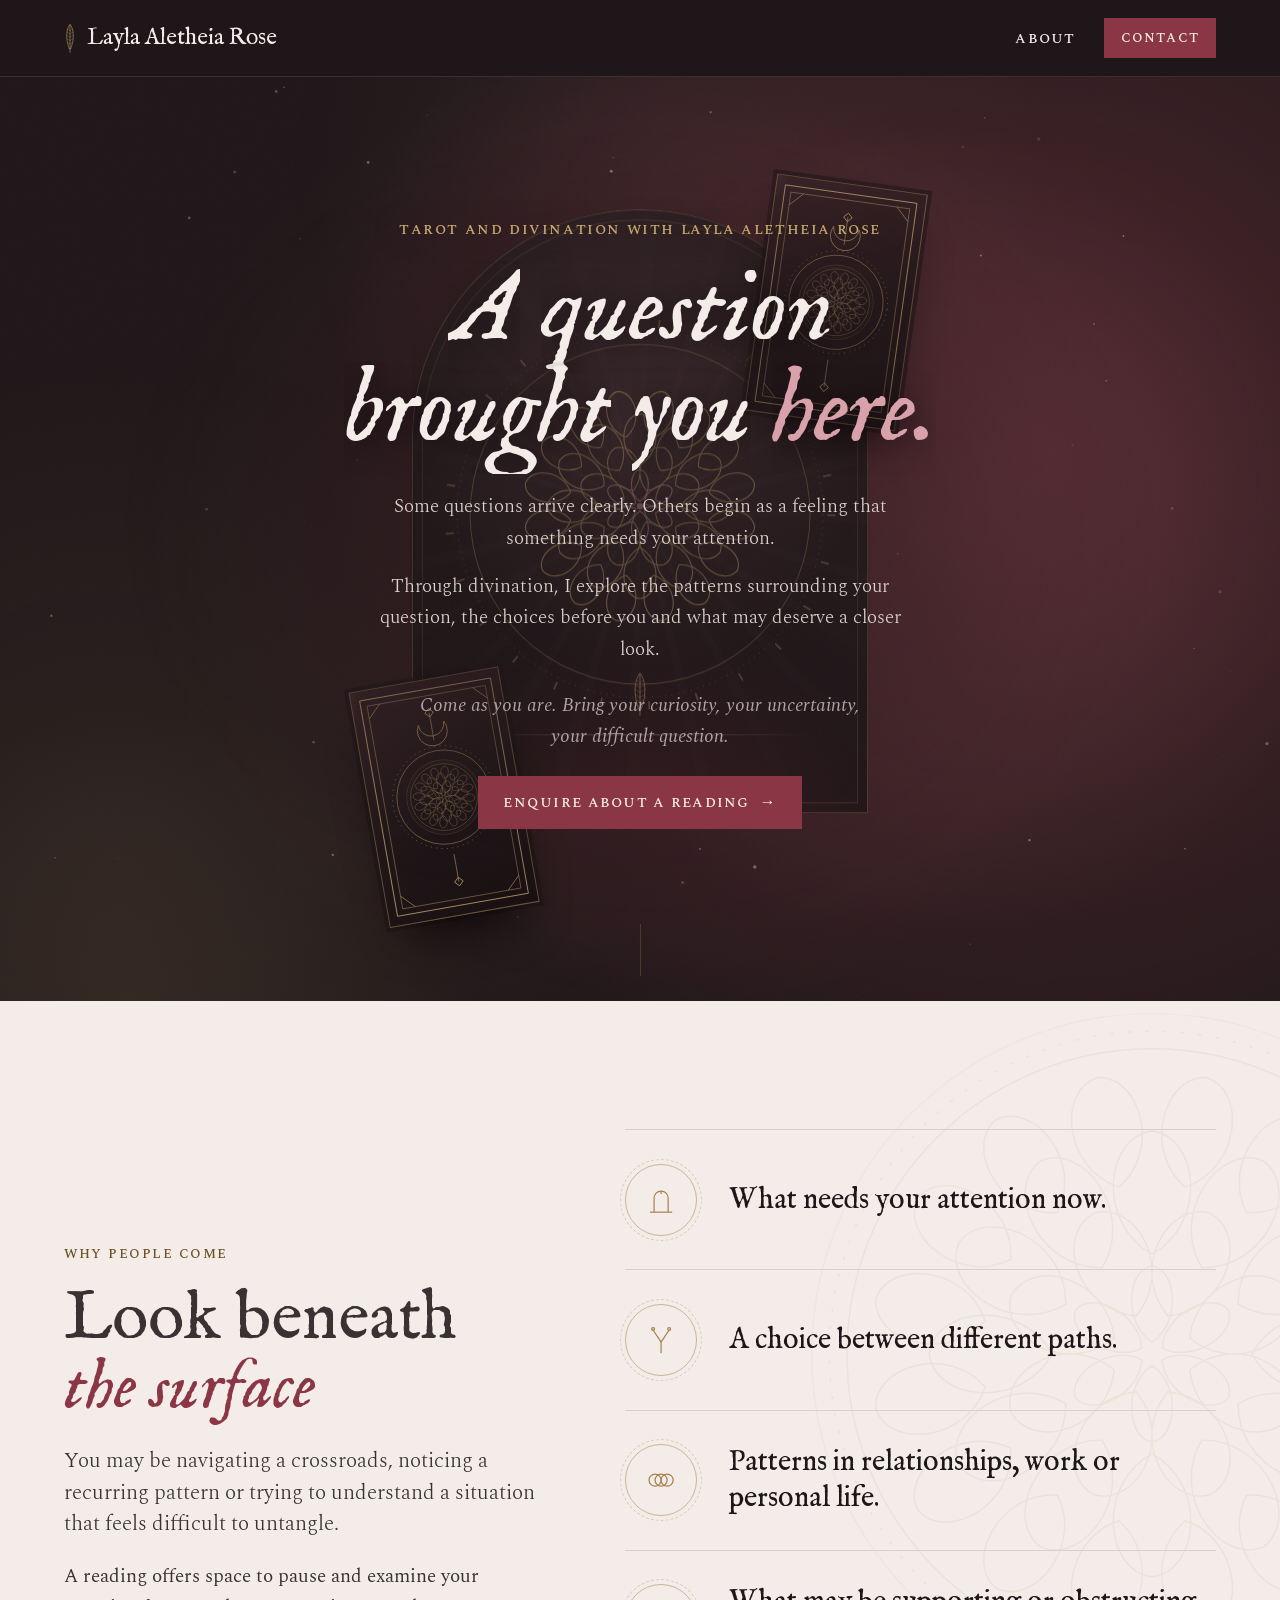
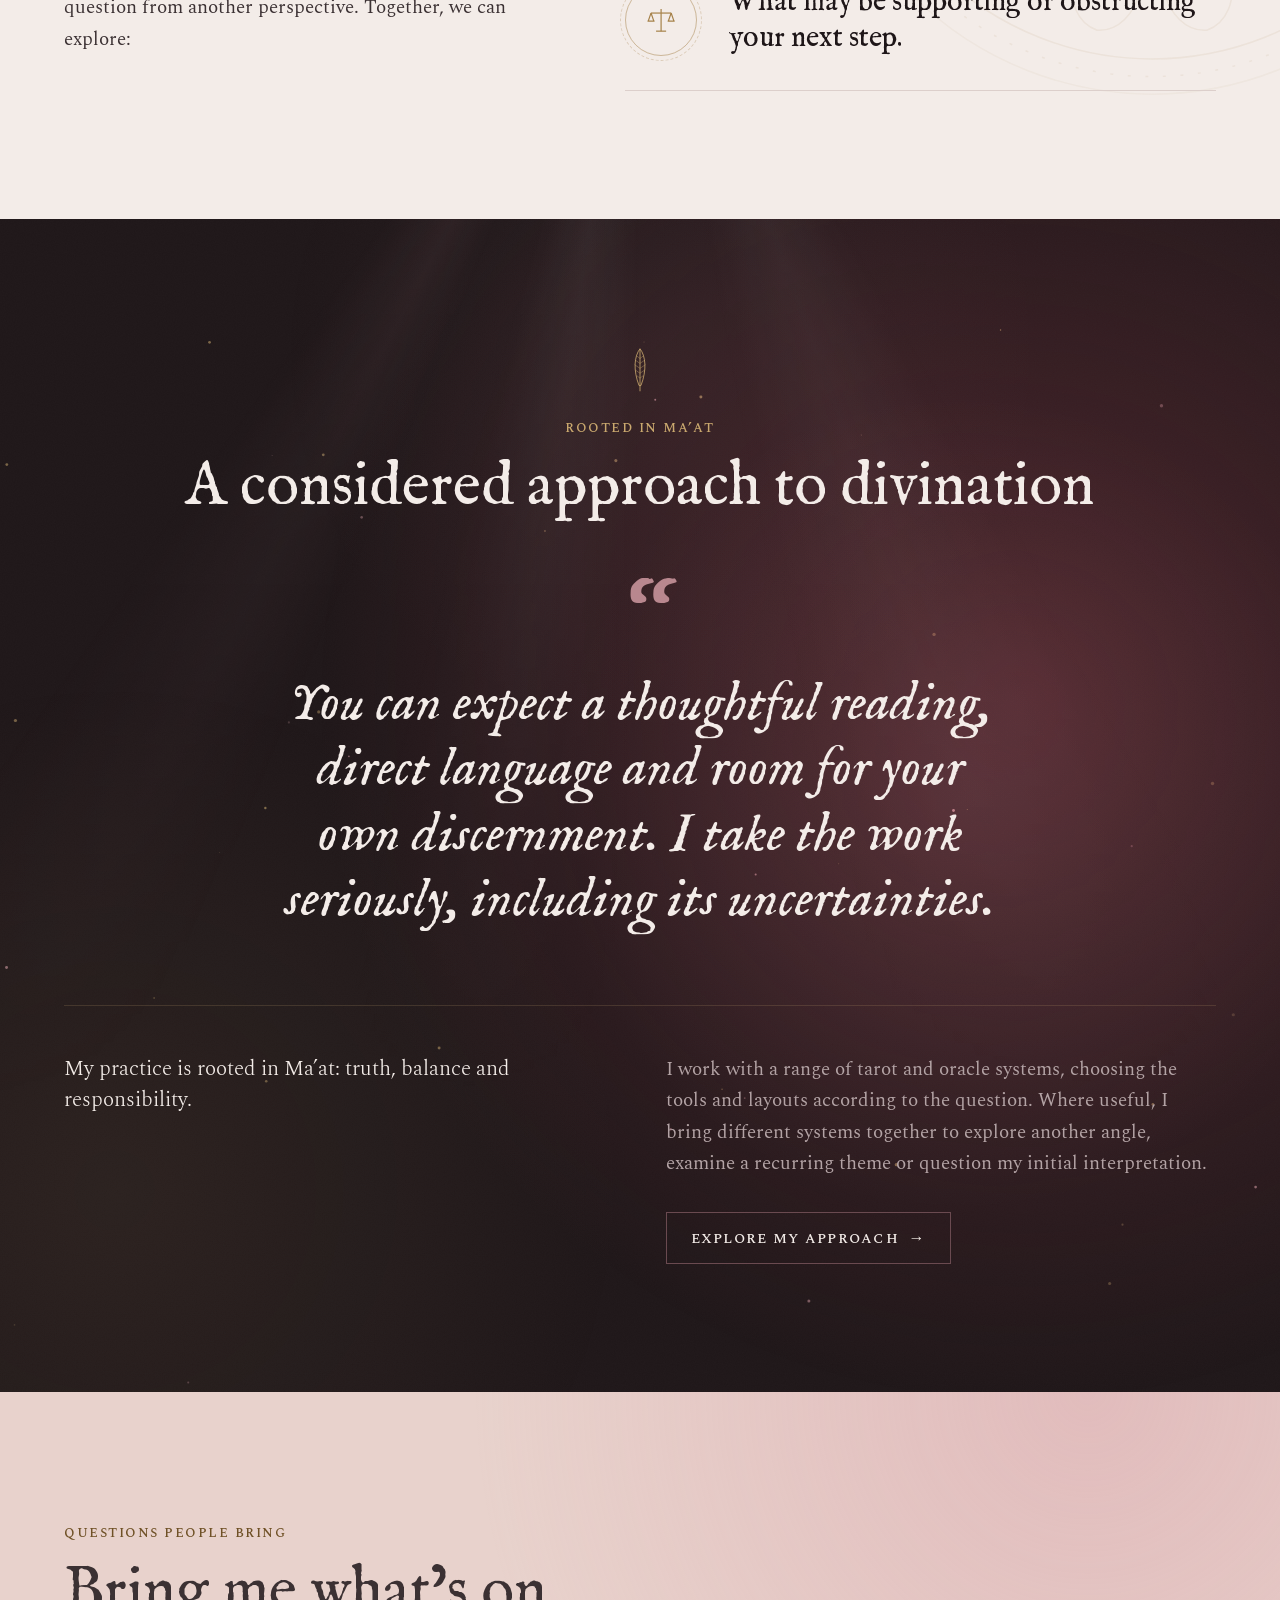
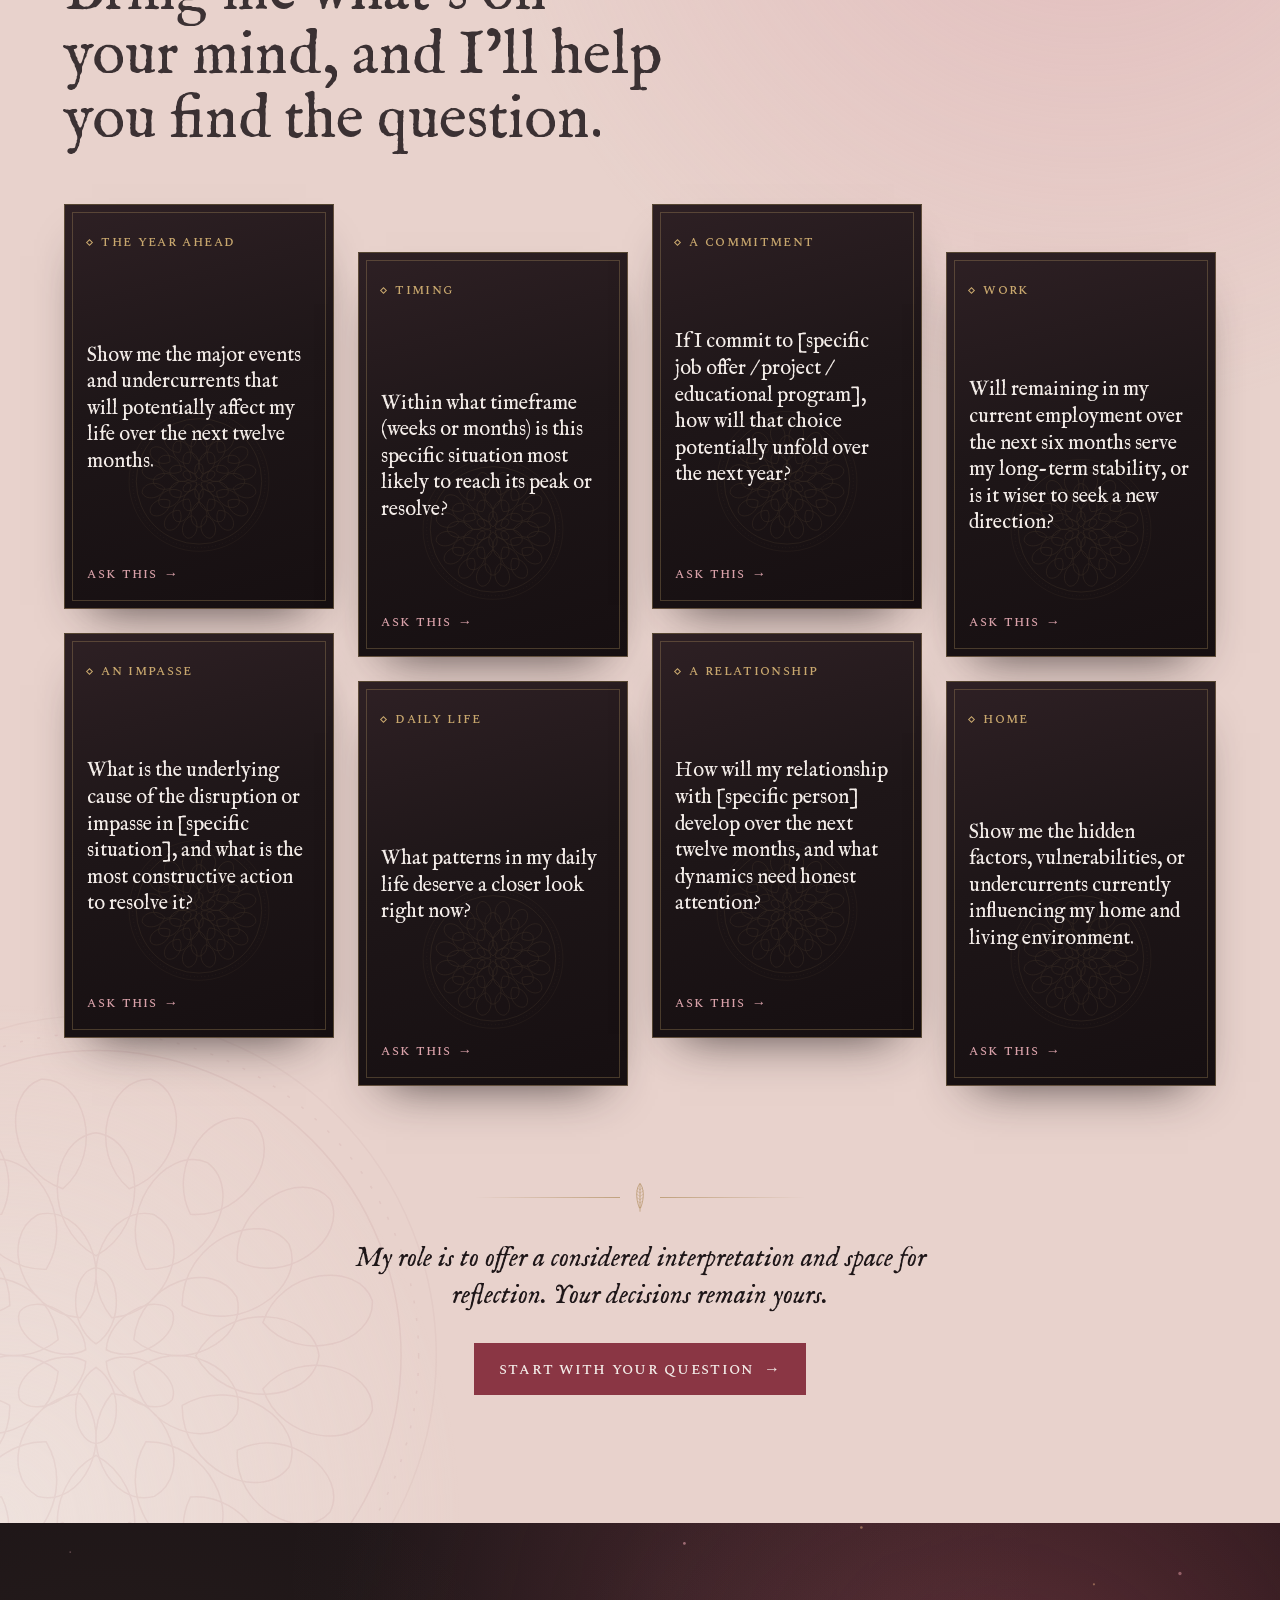
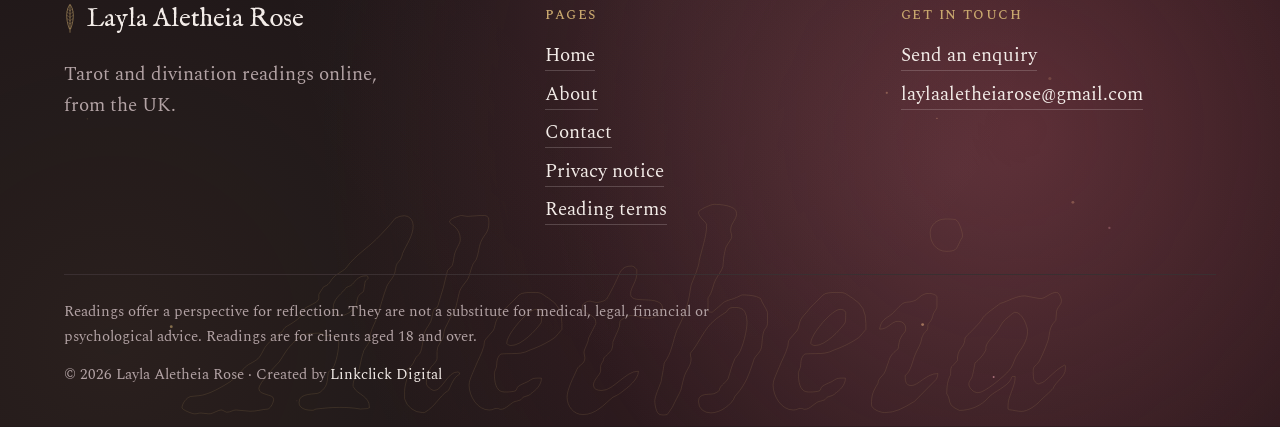
==== index.html @ e6409110 "Shorten footer credit to "Created by Linkclick Digital" Co-Authored-By: Claude Opus 5.5 <noreply@ant" ====
<!DOCTYPE html>
<html lang="en-GB">
<head>
<meta charset="utf-8">
<meta name="viewport" content="width=device-width, initial-scale=1, viewport-fit=cover">
<title>Tarot &amp; Divination Readings Online | Layla Aletheia Rose</title>
<meta name="description" content="Considered tarot and divination readings online from the UK. Bring your question; Layla reads across several systems, in direct language rooted in Ma’at.">
<link rel="canonical" href="https://laylaaletheiarose.com/">
<meta name="theme-color" content="#1E1618">
<link rel="icon" href="assets/img/favicon.svg" type="image/svg+xml">
<link rel="apple-touch-icon" href="assets/img/apple-touch-icon.png">
<link rel="preload" href="assets/fonts/im-fell-english-latin-400-italic.woff2" as="font" type="font/woff2" crossorigin>
<link rel="preload" href="assets/fonts/spectral-latin-400-normal.woff2" as="font" type="font/woff2" crossorigin>
<script>(function(){var d=document.documentElement;if("IntersectionObserver" in window&&!(window.matchMedia&&matchMedia("(prefers-reduced-motion: reduce)").matches)){d.classList.add("js-motion");setTimeout(function(){if(!window.__larMotion)d.classList.remove("js-motion")},3500)}})();</script>
<link rel="stylesheet" href="assets/css/site.css">
<meta property="og:type" content="website">
<meta property="og:site_name" content="Layla Aletheia Rose">
<meta property="og:locale" content="en_GB">
<meta property="og:title" content="Tarot &amp; divination with Layla Aletheia Rose">
<meta property="og:description" content="A question brought you here. Considered tarot and divination readings online, from the UK.">
<meta property="og:url" content="https://laylaaletheiarose.com/">
<meta property="og:image" content="https://laylaaletheiarose.com/assets/img/og-image.jpg">
<meta property="og:image:width" content="1200">
<meta property="og:image:height" content="630">
<meta property="og:image:alt" content="Layla Aletheia Rose: tarot and divination">
<meta name="twitter:card" content="summary_large_image">
<script type="application/ld+json">
{
  "@context": "https://schema.org",
  "@type": "Person",
  "name": "Layla Aletheia Rose",
  "url": "https://laylaaletheiarose.com/",
  "email": "mailto:laylaaletheiarose@gmail.com",
  "description": "Tarot and divination readings online from the UK, rooted in Ma’at: truth, balance and responsibility.",
  "knowsAbout": ["Tarot", "Divination", "Oracle cards", "Ma’at"],
  "makesOffer": [
    { "@type": "Offer", "name": "Live tarot reading, 30 minutes", "price": "20.00", "priceCurrency": "GBP" },
    { "@type": "Offer", "name": "Live tarot reading, 60 minutes", "price": "35.00", "priceCurrency": "GBP" }
  ]
}
</script>
</head>
<body>
<svg style="position:absolute;width:0;height:0;overflow:hidden" aria-hidden="true" focusable="false">
  <symbol id="feather" viewBox="0 0 22 56">
    <path d="M11 2 C18 11 19.5 28 12.2 47 L11 47 L9.8 47 C2.5 28 4 11 11 2 Z" fill="none" stroke="currentColor" stroke-width="1"/>
    <path d="M11 3 L11 54" fill="none" stroke="currentColor" stroke-width="1"/>
    <path d="M11 14 L16 10 M11 20 L17.3 15.5 M11 26 L17.6 21.5 M11 32 L16.8 28 M11 38 L14.8 35 M11 14 L6 10 M11 20 L4.7 15.5 M11 26 L4.4 21.5 M11 32 L5.2 28 M11 38 L7.2 35" fill="none" stroke="currentColor" stroke-width="0.7" opacity="0.7"/>
  </symbol>
  <symbol id="rosette" viewBox="-120 -120 240 240">
    <g fill="none" stroke="currentColor">
      <path class="ring ring--1" pathLength="1" d="M0.0 -4.0C10.0 -10.5 8.5 -28.7 0.0 -30.0C-8.5 -28.7 -10.0 -10.5 0.0 -4.0ZM3.5 -2.0C14.1 3.4 29.1 -7.0 26.0 -15.0C20.6 -21.7 4.1 -13.9 3.5 -2.0ZM3.5 2.0C4.1 13.9 20.6 21.7 26.0 15.0C29.1 7.0 14.1 -3.4 3.5 2.0ZM0.0 4.0C-10.0 10.5 -8.5 28.7 0.0 30.0C8.5 28.7 10.0 10.5 0.0 4.0ZM-3.5 2.0C-14.1 -3.4 -29.1 7.0 -26.0 15.0C-20.6 21.7 -4.1 13.9 -3.5 2.0ZM-3.5 -2.0C-4.1 -13.9 -20.6 -21.7 -26.0 -15.0C-29.1 -7.0 -14.1 3.4 -3.5 -2.0Z"/>
<path class="ring ring--2" pathLength="1" d="M5.4 -12.9C25.6 -14.8 33.3 -40.4 19.9 -48.0C5.0 -52.1 -7.6 -28.6 5.4 -12.9ZM12.9 -5.4C28.6 7.6 52.1 -5.0 48.0 -19.9C40.4 -33.3 14.8 -25.6 12.9 -5.4ZM12.9 5.4C14.8 25.6 40.4 33.3 48.0 19.9C52.1 5.0 28.6 -7.6 12.9 5.4ZM5.4 12.9C-7.6 28.6 5.0 52.1 19.9 48.0C33.3 40.4 25.6 14.8 5.4 12.9ZM-5.4 12.9C-25.6 14.8 -33.3 40.4 -19.9 48.0C-5.0 52.1 7.6 28.6 -5.4 12.9ZM-12.9 5.4C-28.6 -7.6 -52.1 5.0 -48.0 19.9C-40.4 33.3 -14.8 25.6 -12.9 5.4ZM-12.9 -5.4C-14.8 -25.6 -40.4 -33.3 -48.0 -19.9C-52.1 -5.0 -28.6 7.6 -12.9 -5.4ZM-5.4 -12.9C7.6 -28.6 -5.0 -52.1 -19.9 -48.0C-33.3 -40.4 -25.6 -14.8 -5.4 -12.9Z"/>
<path class="ring ring--3" pathLength="1" d="M0.0 -34.0C19.0 -44.5 16.1 -73.9 0.0 -76.0C-16.1 -73.9 -19.0 -44.5 0.0 -34.0ZM17.0 -29.4C38.7 -29.0 50.9 -55.9 38.0 -65.8C23.0 -72.1 5.8 -48.0 17.0 -29.4ZM29.4 -17.0C48.0 -5.8 72.1 -23.0 65.8 -38.0C55.9 -50.9 29.0 -38.7 29.4 -17.0ZM34.0 -0.0C44.5 19.0 73.9 16.1 76.0 -0.0C73.9 -16.2 44.5 -19.0 34.0 -0.0ZM29.4 17.0C29.0 38.7 55.9 50.9 65.8 38.0C72.1 23.0 48.0 5.8 29.4 17.0ZM17.0 29.4C5.8 48.0 23.0 72.1 38.0 65.8C50.9 55.9 38.7 29.0 17.0 29.4ZM0.0 34.0C-19.0 44.5 -16.1 73.9 0.0 76.0C16.2 73.9 19.0 44.5 0.0 34.0ZM-17.0 29.4C-38.7 29.0 -50.9 55.9 -38.0 65.8C-23.0 72.1 -5.8 48.0 -17.0 29.4ZM-29.4 17.0C-48.0 5.8 -72.1 23.0 -65.8 38.0C-55.9 50.9 -29.0 38.7 -29.4 17.0ZM-34.0 0.0C-44.5 -19.0 -73.9 -16.1 -76.0 0.0C-73.9 16.2 -44.5 19.0 -34.0 0.0ZM-29.4 -17.0C-29.0 -38.7 -55.9 -50.9 -65.8 -38.0C-72.1 -23.0 -48.0 -5.8 -29.4 -17.0ZM-17.0 -29.4C-5.8 -48.0 -23.0 -72.1 -38.0 -65.8C-50.9 -55.9 -38.7 -29.0 -17.0 -29.4Z"/>
<path class="ring ring--4" pathLength="1" d="M11.3 -56.9C29.8 -62.9 32.5 -89.5 18.7 -94.2C4.2 -95.1 -3.5 -69.5 11.3 -56.9ZM32.2 -48.2C51.6 -46.7 64.3 -70.2 53.3 -79.8C40.3 -86.3 23.4 -65.6 32.2 -48.2ZM48.2 -32.2C65.6 -23.4 86.3 -40.3 79.8 -53.3C70.2 -64.3 46.7 -51.6 48.2 -32.2ZM56.9 -11.3C69.5 3.5 95.1 -4.2 94.2 -18.7C89.5 -32.5 62.9 -29.8 56.9 -11.3ZM56.9 11.3C62.9 29.8 89.5 32.5 94.2 18.7C95.1 4.2 69.5 -3.5 56.9 11.3ZM48.2 32.2C46.7 51.6 70.2 64.3 79.8 53.3C86.3 40.3 65.6 23.4 48.2 32.2ZM32.2 48.2C23.4 65.6 40.3 86.3 53.3 79.8C64.3 70.2 51.6 46.7 32.2 48.2ZM11.3 56.9C-3.5 69.5 4.2 95.1 18.7 94.2C32.5 89.5 29.8 62.9 11.3 56.9ZM-11.3 56.9C-29.8 62.9 -32.5 89.5 -18.7 94.2C-4.2 95.1 3.5 69.5 -11.3 56.9ZM-32.2 48.2C-51.6 46.7 -64.3 70.2 -53.3 79.8C-40.3 86.3 -23.4 65.6 -32.2 48.2ZM-48.2 32.2C-65.6 23.4 -86.3 40.3 -79.8 53.3C-70.2 64.3 -46.7 51.6 -48.2 32.2ZM-56.9 11.3C-69.5 -3.5 -95.1 4.2 -94.2 18.7C-89.5 32.5 -62.9 29.8 -56.9 11.3ZM-56.9 -11.3C-62.9 -29.8 -89.5 -32.5 -94.2 -18.7C-95.1 -4.2 -69.5 3.5 -56.9 -11.3ZM-48.2 -32.2C-46.7 -51.6 -70.2 -64.3 -79.8 -53.3C-86.3 -40.3 -65.6 -23.4 -48.2 -32.2ZM-32.2 -48.2C-23.4 -65.6 -40.3 -86.3 -53.3 -79.8C-64.3 -70.2 -51.6 -46.7 -32.2 -48.2ZM-11.3 -56.9C3.5 -69.5 -4.2 -95.1 -18.7 -94.2C-32.5 -89.5 -29.8 -62.9 -11.3 -56.9Z"/>
      <circle r="104"/><circle r="110" stroke-dasharray="1 5"/><circle r="116" opacity="0.6"/>
    </g>
  </symbol>
  <symbol id="cardback" viewBox="0 0 140 220">
    <g fill="none" stroke="currentColor" stroke-width="0.8">
      <rect x="8" y="8" width="124" height="204"/>
      <rect x="14" y="14" width="112" height="192" opacity="0.55"/>
      <path d="M14 26 L26 14 M114 14 L126 26 M126 194 L114 206 M26 206 L14 194" opacity="0.7"/>
      <circle cx="70" cy="110" r="44" opacity="0.6"/>
      <circle cx="70" cy="110" r="48" stroke-dasharray="1 4" opacity="0.6"/>
      <path d="M70 30 L70 56 M70 164 L70 190" opacity="0.7"/>
      <path d="M70 26 l4 4 l-4 4 l-4 -4 Z M70 186 l4 4 l-4 4 l-4 -4 Z"/>
      <path d="M58 40 A14 14 0 1 0 82 40 A11 11 0 1 1 58 40 Z" opacity="0.8"/>
    </g>
    <use href="#rosette" x="34" y="74" width="72" height="72"/>
  </symbol>
</svg>
<a class="skip-link" href="#main">Skip to content</a>

<header class="site-header site-header--dark wrap on-dark">
  <div class="container">
    <a class="wordmark" href="index.html" aria-current="page"><svg class="feather" aria-hidden="true"><use href="#feather"/></svg><span>Layla Aletheia Rose</span></a>
    <nav class="site-nav" aria-label="Main">
      <a href="about.html">About</a>
      <a class="btn btn--small" href="contact.html">Contact</a>
    </nav>
  </div>
</header>

<main id="main">

  <!-- Hero: the darkest point of the site -->
  <section class="hero hero--layered section--dark wrap on-dark" data-atmos="1" aria-labelledby="hero-title">
    <div class="hero__glow" aria-hidden="true"></div>
    <div class="container hero__grid">
      <div class="hero__copy">
        <h1 class="hero__title" id="hero-title">
          <span class="kicker">Tarot and divination with Layla Aletheia Rose</span>
          <span class="display"><span class="rise"><span style="--i:0">A</span></span> <span class="rise"><span style="--i:1">question</span></span> <span class="rise"><span style="--i:2">brought</span></span> <span class="rise"><span style="--i:3">you</span></span> <em class="rise"><span style="--i:4">here.</span></em></span>
        </h1>
        <div class="hero__intro">
          <p>Some questions arrive clearly. Others begin as a feeling that something needs your attention.</p>
          <p>Through divination, I explore the patterns surrounding your question, the choices before you and what may deserve a closer look.</p>
        </div>
        <p class="hero__aside">Come as you are. Bring your curiosity, your uncertainty, your difficult question.</p>
        <div class="actions">
          <a class="btn" href="contact.html#enquiry">Enquire about a reading <span class="arrow" aria-hidden="true">→</span></a>
        </div>
      </div>
      <!-- Image slot: bespoke line art (rose window inside an arch of light, two card backs).
           A photograph can later replace .arch__stage with <img src="assets/img/hero.jpg" alt="…"> -->
      <div class="hero-art" aria-hidden="true">
        <div data-depth="-0.05">
          <div class="arch">
            <div class="arch__rays"></div>
            <div class="arch__stage">
              <svg class="arch__ring" viewBox="-120 -120 240 240" fill="none" stroke="currentColor" stroke-width="0.6">
                <circle r="112" stroke-dasharray="0.6 3.4"/>
                <circle r="104"/>
                <circle r="117" stroke-dasharray="1 28.6" stroke-width="5"/>
              </svg>
              <div class="arch__rose-wrap">
          <svg class="arch__rose" viewBox="-120 -120 240 240" aria-hidden="true">
            <path class="ring ring--1" pathLength="1" d="M0.0 -4.0C10.0 -10.5 8.5 -28.7 0.0 -30.0C-8.5 -28.7 -10.0 -10.5 0.0 -4.0ZM3.5 -2.0C14.1 3.4 29.1 -7.0 26.0 -15.0C20.6 -21.7 4.1 -13.9 3.5 -2.0ZM3.5 2.0C4.1 13.9 20.6 21.7 26.0 15.0C29.1 7.0 14.1 -3.4 3.5 2.0ZM0.0 4.0C-10.0 10.5 -8.5 28.7 0.0 30.0C8.5 28.7 10.0 10.5 0.0 4.0ZM-3.5 2.0C-14.1 -3.4 -29.1 7.0 -26.0 15.0C-20.6 21.7 -4.1 13.9 -3.5 2.0ZM-3.5 -2.0C-4.1 -13.9 -20.6 -21.7 -26.0 -15.0C-29.1 -7.0 -14.1 3.4 -3.5 -2.0Z"/>
<path class="ring ring--2" pathLength="1" d="M5.4 -12.9C25.6 -14.8 33.3 -40.4 19.9 -48.0C5.0 -52.1 -7.6 -28.6 5.4 -12.9ZM12.9 -5.4C28.6 7.6 52.1 -5.0 48.0 -19.9C40.4 -33.3 14.8 -25.6 12.9 -5.4ZM12.9 5.4C14.8 25.6 40.4 33.3 48.0 19.9C52.1 5.0 28.6 -7.6 12.9 5.4ZM5.4 12.9C-7.6 28.6 5.0 52.1 19.9 48.0C33.3 40.4 25.6 14.8 5.4 12.9ZM-5.4 12.9C-25.6 14.8 -33.3 40.4 -19.9 48.0C-5.0 52.1 7.6 28.6 -5.4 12.9ZM-12.9 5.4C-28.6 -7.6 -52.1 5.0 -48.0 19.9C-40.4 33.3 -14.8 25.6 -12.9 5.4ZM-12.9 -5.4C-14.8 -25.6 -40.4 -33.3 -48.0 -19.9C-52.1 -5.0 -28.6 7.6 -12.9 -5.4ZM-5.4 -12.9C7.6 -28.6 -5.0 -52.1 -19.9 -48.0C-33.3 -40.4 -25.6 -14.8 -5.4 -12.9Z"/>
<path class="ring ring--3" pathLength="1" d="M0.0 -34.0C19.0 -44.5 16.1 -73.9 0.0 -76.0C-16.1 -73.9 -19.0 -44.5 0.0 -34.0ZM17.0 -29.4C38.7 -29.0 50.9 -55.9 38.0 -65.8C23.0 -72.1 5.8 -48.0 17.0 -29.4ZM29.4 -17.0C48.0 -5.8 72.1 -23.0 65.8 -38.0C55.9 -50.9 29.0 -38.7 29.4 -17.0ZM34.0 -0.0C44.5 19.0 73.9 16.1 76.0 -0.0C73.9 -16.2 44.5 -19.0 34.0 -0.0ZM29.4 17.0C29.0 38.7 55.9 50.9 65.8 38.0C72.1 23.0 48.0 5.8 29.4 17.0ZM17.0 29.4C5.8 48.0 23.0 72.1 38.0 65.8C50.9 55.9 38.7 29.0 17.0 29.4ZM0.0 34.0C-19.0 44.5 -16.1 73.9 0.0 76.0C16.2 73.9 19.0 44.5 0.0 34.0ZM-17.0 29.4C-38.7 29.0 -50.9 55.9 -38.0 65.8C-23.0 72.1 -5.8 48.0 -17.0 29.4ZM-29.4 17.0C-48.0 5.8 -72.1 23.0 -65.8 38.0C-55.9 50.9 -29.0 38.7 -29.4 17.0ZM-34.0 0.0C-44.5 -19.0 -73.9 -16.1 -76.0 0.0C-73.9 16.2 -44.5 19.0 -34.0 0.0ZM-29.4 -17.0C-29.0 -38.7 -55.9 -50.9 -65.8 -38.0C-72.1 -23.0 -48.0 -5.8 -29.4 -17.0ZM-17.0 -29.4C-5.8 -48.0 -23.0 -72.1 -38.0 -65.8C-50.9 -55.9 -38.7 -29.0 -17.0 -29.4Z"/>
<path class="ring ring--4" pathLength="1" d="M11.3 -56.9C29.8 -62.9 32.5 -89.5 18.7 -94.2C4.2 -95.1 -3.5 -69.5 11.3 -56.9ZM32.2 -48.2C51.6 -46.7 64.3 -70.2 53.3 -79.8C40.3 -86.3 23.4 -65.6 32.2 -48.2ZM48.2 -32.2C65.6 -23.4 86.3 -40.3 79.8 -53.3C70.2 -64.3 46.7 -51.6 48.2 -32.2ZM56.9 -11.3C69.5 3.5 95.1 -4.2 94.2 -18.7C89.5 -32.5 62.9 -29.8 56.9 -11.3ZM56.9 11.3C62.9 29.8 89.5 32.5 94.2 18.7C95.1 4.2 69.5 -3.5 56.9 11.3ZM48.2 32.2C46.7 51.6 70.2 64.3 79.8 53.3C86.3 40.3 65.6 23.4 48.2 32.2ZM32.2 48.2C23.4 65.6 40.3 86.3 53.3 79.8C64.3 70.2 51.6 46.7 32.2 48.2ZM11.3 56.9C-3.5 69.5 4.2 95.1 18.7 94.2C32.5 89.5 29.8 62.9 11.3 56.9ZM-11.3 56.9C-29.8 62.9 -32.5 89.5 -18.7 94.2C-4.2 95.1 3.5 69.5 -11.3 56.9ZM-32.2 48.2C-51.6 46.7 -64.3 70.2 -53.3 79.8C-40.3 86.3 -23.4 65.6 -32.2 48.2ZM-48.2 32.2C-65.6 23.4 -86.3 40.3 -79.8 53.3C-70.2 64.3 -46.7 51.6 -48.2 32.2ZM-56.9 11.3C-69.5 -3.5 -95.1 4.2 -94.2 18.7C-89.5 32.5 -62.9 29.8 -56.9 11.3ZM-56.9 -11.3C-62.9 -29.8 -89.5 -32.5 -94.2 -18.7C-95.1 -4.2 -69.5 3.5 -56.9 -11.3ZM-48.2 -32.2C-46.7 -51.6 -70.2 -64.3 -79.8 -53.3C-86.3 -40.3 -65.6 -23.4 -48.2 -32.2ZM-32.2 -48.2C-23.4 -65.6 -40.3 -86.3 -53.3 -79.8C-64.3 -70.2 -51.6 -46.7 -32.2 -48.2ZM-11.3 -56.9C3.5 -69.5 -4.2 -95.1 -18.7 -94.2C-32.5 -89.5 -29.8 -62.9 -11.3 -56.9Z"/>
            <circle class="core" r="2.6"/>
          </svg>
              </div>
              <span class="arch__base"></span>
              <svg class="arch__feather"><use href="#feather"/></svg>
            </div>
          </div>
        </div>
        <div class="tcard tcard--a"><div data-depth="0.14"><div class="tcard__tilt"><div class="tcard__face"><svg><use href="#cardback"/></svg></div></div></div></div>
        <div class="tcard tcard--b"><div data-depth="0.26"><div class="tcard__tilt"><div class="tcard__face"><svg><use href="#cardback"/></svg></div></div></div></div>
      </div>
    </div>
    <span class="scroll-cue" aria-hidden="true"></span>
  </section>

  <!-- Look beneath the surface -->
  <section class="section section--vellum beneath wrap" aria-labelledby="beneath-title">
    <div class="watermark" aria-hidden="true"><div data-depth="0.12"><svg><use href="#rosette"/></svg></div></div>
    <div class="container beneath__grid">
      <div class="flow measure beneath__intro">
        <span class="eyebrow" data-reveal>Why people come</span>
        <h2 class="h2" id="beneath-title" data-reveal>Look beneath <em>the surface</em></h2>
        <p class="lede" data-reveal>You may be navigating a crossroads, noticing a recurring pattern or trying to understand a situation that feels difficult to untangle.</p>
        <p data-reveal>A reading offers space to pause and examine your question from another perspective. Together, we can explore:</p>
      </div>
      <ul class="prompts" role="list" data-stagger="140">
        <li class="prompt" data-reveal>
          <span class="prompt__icon"><svg viewBox="0 0 32 32" fill="none" stroke="currentColor" stroke-width="1.2" aria-hidden="true"><path d="M9 28V14a7 7 0 0 1 14 0v14"/><path d="M5 28h22"/><path d="M16 7v3"/></svg></span>
          <p>What needs your attention now.</p>
        </li>
        <li class="prompt" data-reveal>
          <span class="prompt__icon"><svg viewBox="0 0 32 32" fill="none" stroke="currentColor" stroke-width="1.2" aria-hidden="true"><path d="M16 29V18"/><path d="M16 18L8 6"/><path d="M16 18l8-12"/><circle cx="8" cy="5" r="1.4"/><circle cx="24" cy="5" r="1.4"/></svg></span>
          <p>A choice between different paths.</p>
        </li>
        <li class="prompt" data-reveal>
          <span class="prompt__icon"><svg viewBox="0 0 32 32" fill="none" stroke="currentColor" stroke-width="1.2" aria-hidden="true"><circle cx="10" cy="16" r="6"/><circle cx="16" cy="16" r="6"/><circle cx="22" cy="16" r="6"/></svg></span>
          <p>Patterns in relationships, work or personal life.</p>
        </li>
        <li class="prompt" data-reveal>
          <span class="prompt__icon"><svg viewBox="0 0 32 32" fill="none" stroke="currentColor" stroke-width="1.2" aria-hidden="true"><path d="M16 5v22"/><path d="M11 27h10"/><path d="M6 9h20"/><path d="M6 9l-2.8 8M6 9l2.8 8M2.5 17h7"/><path d="M26 9l-2.8 8M26 9l2.8 8M22.5 17h7"/></svg></span>
          <p>What may be supporting or obstructing your next step.</p>
        </li>
      </ul>
    </div>
  </section>

  <!-- A considered approach -->
  <section class="section section--dark approach wrap on-dark" data-atmos="0.7" aria-labelledby="approach-title">
    <div class="lightrays" aria-hidden="true"></div>
    <div class="container">
      <div class="approach__head">
        <svg class="feather" aria-hidden="true" data-reveal><use href="#feather"/></svg>
        <span class="eyebrow" data-reveal>Rooted in Ma’at</span>
        <h2 class="h2" id="approach-title" data-reveal>A considered approach to divination</h2>
      </div>
      <blockquote class="quote approach__quote" data-reveal="unveil">
        <p>You can expect a thoughtful reading, direct language and room for your own discernment. I take the work seriously, including its uncertainties.</p>
      </blockquote>
      <div class="approach__body" data-stagger="160">
        <p class="lede" data-reveal>My practice is rooted in Ma’at: truth, balance and responsibility.</p>
        <div class="flow" data-reveal>
          <p class="muted">I work with a range of tarot and oracle systems, choosing the tools and layouts according to the question. Where useful, I bring different systems together to explore another angle, examine a recurring theme or question my initial interpretation.</p>
          <div class="actions" style="margin-top:2rem">
            <a class="btn btn--ghost" href="about.html">Explore my approach <span class="arrow" aria-hidden="true">→</span></a>
          </div>
        </div>
      </div>
    </div>
  </section>

  <!-- Sample questions -->
  <section class="section deck wrap" aria-labelledby="questions-title">
    <div class="watermark" aria-hidden="true"><div data-depth="-0.1"><svg><use href="#rosette"/></svg></div></div>
    <div class="container">
      <div class="section-head measure">
        <span class="eyebrow" data-reveal>Questions people bring</span>
        <h2 class="h2" id="questions-title" data-reveal>Bring me what’s on your mind, and I’ll help you find the question.</h2>
      </div>
      <ul class="questions" role="list" data-stagger="90">
        <li data-reveal><a class="qcard" href="contact.html?q=year#enquiry" data-question="year"><span class="qcard__orn" aria-hidden="true"><svg><use href="#rosette"/></svg></span><span class="qcard__theme">The year ahead</span><span class="qcard__text">Show me the major events and undercurrents that will potentially affect my life over the next twelve months.</span><span class="qcard__ask">Ask this <span class="arr" aria-hidden="true">→</span></span></a></li>
        <li data-reveal><a class="qcard" href="contact.html?q=timing#enquiry" data-question="timing"><span class="qcard__orn" aria-hidden="true"><svg><use href="#rosette"/></svg></span><span class="qcard__theme">Timing</span><span class="qcard__text">Within what timeframe (weeks or months) is this specific situation most likely to reach its peak or resolve?</span><span class="qcard__ask">Ask this <span class="arr" aria-hidden="true">→</span></span></a></li>
        <li data-reveal><a class="qcard" href="contact.html?q=decision#enquiry" data-question="decision"><span class="qcard__orn" aria-hidden="true"><svg><use href="#rosette"/></svg></span><span class="qcard__theme">A commitment</span><span class="qcard__text">If I commit to [specific job offer / project / educational program], how will that choice potentially unfold over the next year?</span><span class="qcard__ask">Ask this <span class="arr" aria-hidden="true">→</span></span></a></li>
        <li data-reveal><a class="qcard" href="contact.html?q=work#enquiry" data-question="work"><span class="qcard__orn" aria-hidden="true"><svg><use href="#rosette"/></svg></span><span class="qcard__theme">Work</span><span class="qcard__text">Will remaining in my current employment over the next six months serve my long-term stability, or is it wiser to seek a new direction?</span><span class="qcard__ask">Ask this <span class="arr" aria-hidden="true">→</span></span></a></li>
        <li data-reveal><a class="qcard" href="contact.html?q=impasse#enquiry" data-question="impasse"><span class="qcard__orn" aria-hidden="true"><svg><use href="#rosette"/></svg></span><span class="qcard__theme">An impasse</span><span class="qcard__text">What is the underlying cause of the disruption or impasse in [specific situation], and what is the most constructive action to resolve it?</span><span class="qcard__ask">Ask this <span class="arr" aria-hidden="true">→</span></span></a></li>
        <li data-reveal><a class="qcard" href="contact.html?q=daily#enquiry" data-question="daily"><span class="qcard__orn" aria-hidden="true"><svg><use href="#rosette"/></svg></span><span class="qcard__theme">Daily life</span><span class="qcard__text">What patterns in my daily life deserve a closer look right now?</span><span class="qcard__ask">Ask this <span class="arr" aria-hidden="true">→</span></span></a></li>
        <li data-reveal><a class="qcard" href="contact.html?q=relationship#enquiry" data-question="relationship"><span class="qcard__orn" aria-hidden="true"><svg><use href="#rosette"/></svg></span><span class="qcard__theme">A relationship</span><span class="qcard__text">How will my relationship with [specific person] develop over the next twelve months, and what dynamics need honest attention?</span><span class="qcard__ask">Ask this <span class="arr" aria-hidden="true">→</span></span></a></li>
        <li data-reveal><a class="qcard" href="contact.html?q=home#enquiry" data-question="home"><span class="qcard__orn" aria-hidden="true"><svg><use href="#rosette"/></svg></span><span class="qcard__theme">Home</span><span class="qcard__text">Show me the hidden factors, vulnerabilities, or undercurrents currently influencing my home and living environment.</span><span class="qcard__ask">Ask this <span class="arr" aria-hidden="true">→</span></span></a></li>
      </ul>
      <div class="questions-foot">
        <span class="ornament" aria-hidden="true"><svg><use href="#feather"/></svg></span>
        <p class="measure" data-reveal>My role is to offer a considered interpretation and space for reflection. Your decisions remain yours.</p>
        <a class="btn" href="contact.html#enquiry" data-reveal>Start with your question <span class="arrow" aria-hidden="true">→</span></a>
      </div>
    </div>
  </section>

</main>

<footer class="site-footer wrap on-dark" data-atmos="0.5">
  <p class="footer-mark" aria-hidden="true"><span data-depth="-0.08">Aletheia</span></p>
  <div class="container">
    <div class="footer-grid">
      <div>
        <a class="wordmark" href="index.html"><svg class="feather" aria-hidden="true"><use href="#feather"/></svg><span>Layla Aletheia Rose</span></a>
        <p class="tagline">Tarot and divination readings online, from the UK.</p>
      </div>
      <nav aria-label="Footer">
        <p class="footer-title">Pages</p>
        <ul class="footer-links" role="list">
          <li><a href="index.html">Home</a></li>
          <li><a href="about.html">About</a></li>
          <li><a href="contact.html">Contact</a></li>
          <li><a href="privacy.html">Privacy notice</a></li>
          <li><a href="terms.html">Reading terms</a></li>
        </ul>
      </nav>
      <div>
        <p class="footer-title">Get in touch</p>
        <ul class="footer-links" role="list">
          <li><a href="contact.html#enquiry">Send an enquiry</a></li>
          <li class="footer-email"><a href="mailto:laylaaletheiarose@gmail.com">laylaaletheiarose@gmail.com</a></li>
        </ul>
      </div>
    </div>
    <div class="footer-base">
      <p class="advice">Readings offer a perspective for reflection. They are not a substitute for medical, legal, financial or psychological advice. Readings are for clients aged 18 and over.</p>
      <p>© 2026 Layla Aletheia Rose <span aria-hidden="true">·</span> Created by <a href="https://www.linkclickdigital.com" target="_blank" rel="noopener">Linkclick Digital</a></p>
    </div>
  </div>
</footer>
<script src="assets/js/site.js" defer></script>
</body>
</html>
---- assets/css/site.css ----
/* ==========================================================================
   Layla Aletheia Rose — site styles
   Brand idea: "coming into view". Sections move from shadow (Sub Rosa) to
   light (Vellum) as the visitor gets closer to their question.
   ========================================================================== */

/* ---------- Fonts (self-hosted, SIL Open Font License) ---------- */
@font-face {
  font-family: "IM Fell English";
  src: url("../fonts/im-fell-english-latin-400-normal.woff2") format("woff2");
  font-weight: 400; font-style: normal; font-display: swap;
}
@font-face {
  font-family: "IM Fell English";
  src: url("../fonts/im-fell-english-latin-400-italic.woff2") format("woff2");
  font-weight: 400; font-style: italic; font-display: swap;
}
@font-face {
  font-family: "Spectral";
  src: url("../fonts/spectral-latin-300-normal.woff2") format("woff2");
  font-weight: 300; font-style: normal; font-display: swap;
}
@font-face {
  font-family: "Spectral";
  src: url("../fonts/spectral-latin-400-normal.woff2") format("woff2");
  font-weight: 400; font-style: normal; font-display: swap;
  unicode-range: U+0000-00FF, U+0131, U+0152-0153, U+02BB-02BC, U+02C6, U+02DA, U+02DC, U+0304, U+0308, U+0329, U+2000-206F, U+20AC, U+2122, U+2191, U+2193, U+2212, U+2215, U+FEFF, U+FFFD;
}
@font-face {
  font-family: "Spectral";
  src: url("../fonts/spectral-latin-ext-400-normal.woff2") format("woff2");
  font-weight: 400; font-style: normal; font-display: swap;
  unicode-range: U+0100-02BA, U+02BD-02C5, U+02C7-02CC, U+02CE-02D7, U+02DD-02FF, U+0304, U+0308, U+0329, U+1D00-1DBF, U+1E00-1E9F, U+1EF2-1EFF, U+2020, U+20A0-20AB, U+20AD-20C0, U+2113, U+2C60-2C7F, U+A720-A7FF;
}
@font-face {
  font-family: "Spectral";
  src: url("../fonts/spectral-latin-400-italic.woff2") format("woff2");
  font-weight: 400; font-style: italic; font-display: swap;
}
@font-face {
  font-family: "Spectral";
  src: url("../fonts/spectral-latin-500-normal.woff2") format("woff2");
  font-weight: 500; font-style: normal; font-display: swap;
}
@font-face {
  font-family: "Spectral SC";
  src: url("../fonts/spectral-sc-latin-500-normal.woff2") format("woff2");
  font-weight: 500; font-style: normal; font-display: swap;
}

/* ---------- Tokens ---------- */
:root {
  /* Brand palette */
  --subrosa: #1E1618;      /* primary ground: the darkest petal of a red rose */
  --subrosa-raised: #282023;
  --rose: #8A3644;         /* Aletheia Rose: actions and links */
  --rose-deep: #742B39;
  --rose-light: #D9A1A9;   /* rose for text on dark grounds */
  --vellum: #F3ECE8;       /* light ground */
  --vellum-bright: #FAF6F4;
  --petal: #E8D2CC;        /* soft panels */
  --ochre: #A6824A;        /* Ma'at ochre: hairlines and marks only on light */
  --ochre-text: #6F5126;   /* ochre for small text on light grounds */
  --ochre-light: #C9A86E;  /* ochre for text on dark grounds */
  --ink: #3B3133;          /* body text on light */
  --ink-soft: #5E5052;     /* secondary text on light */
  --mist: #B3A3A5;         /* secondary text on dark */
  --line-light: #DCCFCB;
  --line-dark: #3A2F31;
  --error: #8A3644;

  /* Type */
  --f-display: "IM Fell English", "Iowan Old Style", "Palatino Linotype", Palatino, Georgia, serif;
  --f-text: "Spectral", "Iowan Old Style", Georgia, "Times New Roman", serif;
  --f-label: "Spectral SC", "Spectral", Georgia, serif;

  --t-small: 0.9rem;
  --t-body: 1.125rem;
  --t-lede: 1.3rem;
  --t-h3: 1.6rem;
  --t-h2: clamp(2.1rem, 4.6vw, 3.3rem);
  --t-h1: clamp(2.7rem, 7vw, 5rem);

  /* Space */
  --gutter: max(20px, env(safe-area-inset-left, 0px));
  --gutter-r: max(20px, env(safe-area-inset-right, 0px));
  --wide: 72rem;
  --measure: 38rem;
  --section: clamp(4.5rem, 10vw, 8rem);

  /* Atmosphere: a fine grain laid over dark grounds */
  --grain: url("data:image/svg+xml,%3Csvg xmlns='http://www.w3.org/2000/svg' width='160' height='160'%3E%3Cfilter id='n'%3E%3CfeTurbulence type='fractalNoise' baseFrequency='0.9' numOctaves='2' stitchTiles='stitch'/%3E%3CfeColorMatrix values='0 0 0 0 1 0 0 0 0 1 0 0 0 0 1 0 0 0 0.5 0'/%3E%3C/filter%3E%3Crect width='100%25' height='100%25' filter='url(%23n)'/%3E%3C/svg%3E");
}
@media (min-width: 48rem) {
  :root { --t-body: 1.1875rem; }
}

/* ---------- Base ---------- */
*, *::before, *::after { box-sizing: border-box; }
html { -webkit-text-size-adjust: 100%; text-size-adjust: 100%; }
body {
  margin: 0;
  background: var(--vellum);
  color: var(--ink);
  font-family: var(--f-text);
  font-size: var(--t-body);
  line-height: 1.65;
  font-weight: 400;
  -webkit-font-smoothing: antialiased;
  text-rendering: optimizeLegibility;
}
[hidden] { display: none !important; }
img, svg { max-width: 100%; display: block; }
h1, h2, h3, h4 {
  font-family: var(--f-display);
  font-weight: 400;
  line-height: 1.1;
  margin: 0;
  text-wrap: balance;
  color: inherit;
}
p, ul, ol, figure, blockquote, dl, dd { margin: 0; }
ul, ol { padding: 0; }
a { color: var(--rose); text-decoration-thickness: 1px; text-underline-offset: 0.2em; }
a:hover { color: var(--rose-deep); }
strong { font-weight: 500; }
em { font-style: italic; }
:focus-visible { outline: 2px solid var(--rose); outline-offset: 3px; }
.on-dark :focus-visible { outline-color: var(--rose-light); }
::selection { background: var(--petal); color: var(--subrosa); }

.skip-link {
  position: absolute; left: 1rem; top: -4rem; z-index: 50;
  background: var(--vellum); color: var(--subrosa);
  padding: 0.6rem 1rem; font-family: var(--f-label); letter-spacing: 0.06em;
}
.skip-link:focus { top: 1rem; }
.visually-hidden {
  position: absolute !important; width: 1px; height: 1px; padding: 0; margin: -1px;
  overflow: hidden; clip: rect(0, 0, 0, 0); white-space: nowrap; border: 0;
}

/* ---------- Layout ---------- */
.wrap { padding-left: var(--gutter); padding-right: var(--gutter-r); }
.container { max-width: var(--wide); margin-inline: auto; }
.measure { max-width: var(--measure); }
.flow > * + * { margin-top: 1.1em; }
.section { padding-block: var(--section); position: relative; }
.section--dark { background-color: var(--subrosa); color: var(--vellum); }
.section--dark::before {
  content: ""; position: absolute; inset: 0; pointer-events: none;
  background-image: var(--grain); opacity: 0.035; mix-blend-mode: screen;
}
.section--dark > * { position: relative; }
.section--vellum { background: var(--vellum); }
.section--petal { background: var(--petal); }
.section--bright { background: var(--vellum-bright); }
.split {
  display: grid; gap: clamp(2.5rem, 6vw, 5rem);
  grid-template-columns: 1fr;
  align-items: start;
}
.split > * { min-width: 0; }
@media (min-width: 56rem) {
  .split { grid-template-columns: minmax(0, 1fr) minmax(0, 1fr); }
  .split--wide-left { grid-template-columns: minmax(0, 1.15fr) minmax(0, 0.85fr); }
  .split--center { align-items: center; }
}

/* ---------- Type helpers ---------- */
.eyebrow {
  font-family: var(--f-label); font-weight: 500; text-transform: lowercase;
  letter-spacing: 0.1em; font-size: 0.95rem; color: var(--ochre-text);
  display: block;
}
.on-dark .eyebrow, .section--dark .eyebrow { color: var(--ochre-light); }
.h2 { font-size: var(--t-h2); }
.h3 { font-size: var(--t-h3); }
.lede { font-size: var(--t-lede); font-weight: 300; line-height: 1.5; }
.muted { color: var(--ink-soft); }
.section--dark .muted, .on-dark .muted { color: var(--mist); }
.quote {
  font-family: var(--f-display); font-style: italic;
  font-size: clamp(1.7rem, 3.4vw, 2.4rem); line-height: 1.25;
  text-wrap: balance;
}
.small { font-size: var(--t-small); }
.section-head { display: grid; gap: 1rem; margin-bottom: clamp(2rem, 5vw, 3.25rem); }

/* ---------- Buttons ---------- */
.btn {
  display: inline-flex; align-items: center; justify-content: center; gap: 0.6rem;
  min-height: 3rem; padding: 0.75rem 1.5rem;
  font-family: var(--f-label); font-weight: 500; font-size: 1rem;
  letter-spacing: 0.08em; text-transform: lowercase; text-decoration: none;
  background: var(--rose); color: var(--vellum); border: 1px solid var(--rose);
  cursor: pointer; transition: background-color 0.2s ease, border-color 0.2s ease, color 0.2s ease;
}
.btn:hover { background: var(--rose-deep); border-color: var(--rose-deep); color: var(--vellum); }
.btn--ghost { background: transparent; color: var(--rose); border-color: var(--rose); }
.btn--ghost:hover { background: var(--rose); color: var(--vellum); }
.section--dark .btn--ghost, .on-dark .btn--ghost { color: var(--vellum); border-color: #6A4A50; }
.section--dark .btn--ghost:hover, .on-dark .btn--ghost:hover { background: var(--vellum); color: var(--subrosa); border-color: var(--vellum); }
.btn--small { min-height: 2.5rem; padding: 0.45rem 1rem; font-size: 0.92rem; }
.btn .arrow { transition: transform 0.2s ease; }
.btn:hover .arrow { transform: translateX(3px); }
.actions { display: flex; flex-wrap: wrap; gap: 0.9rem 1.25rem; align-items: center; }

/* ---------- Marks ---------- */
.feather { width: 18px; height: 46px; color: var(--ochre); flex: none; }
.section--dark .feather, .on-dark .feather { color: var(--ochre-light); }
.feather--large { width: 28px; height: 72px; }
.rule {
  display: flex; align-items: center; gap: 1rem; color: var(--ochre);
}
.rule::before, .rule::after { content: ""; flex: 1; height: 1px; background: currentColor; opacity: 0.45; }
.section--dark .rule { color: var(--ochre-light); }

/* ---------- Header ---------- */
.site-header { position: relative; z-index: 5; }
.site-header--dark { background: var(--subrosa); color: var(--vellum); border-bottom: 1px solid var(--line-dark); }
.site-header--light { background: var(--vellum); color: var(--ink); border-bottom: 1px solid var(--line-light); }
.site-header .container {
  display: flex; align-items: center; justify-content: space-between; gap: 1rem;
  min-height: 4.75rem; padding-block: 0.75rem;
}
.wordmark {
  display: inline-flex; align-items: center; gap: 0.7rem;
  font-family: var(--f-display); font-size: clamp(1.15rem, 3.6vw, 1.45rem);
  color: inherit; text-decoration: none; line-height: 1.1;
}
.wordmark:hover { color: inherit; }
.wordmark .feather { width: 12px; height: 31px; }
.site-header--light .wordmark .feather { color: var(--rose); }
.site-nav { display: flex; align-items: center; gap: clamp(0.9rem, 3vw, 1.75rem); }
.site-nav a:not(.btn) {
  font-family: var(--f-label); font-weight: 500; letter-spacing: 0.08em;
  text-transform: lowercase; font-size: 1rem; color: inherit; text-decoration: none;
  padding-block: 0.4rem; border-bottom: 1px solid transparent;
}
.site-nav a:not(.btn):hover, .site-nav a[aria-current="page"]:not(.btn) { border-bottom-color: currentColor; }

/* ---------- Hero ---------- */
.hero { padding-block: clamp(3.5rem, 9vw, 7rem) clamp(4rem, 10vw, 8rem); overflow: hidden; }
.hero__grid {
  display: grid; gap: clamp(2.5rem, 6vw, 4rem); grid-template-columns: 1fr; align-items: center;
}
.hero__grid > * { min-width: 0; }
@media (min-width: 56rem) {
  .hero__grid { grid-template-columns: minmax(0, 1.15fr) minmax(0, 0.85fr); }
}
.hero__copy { display: grid; gap: 1.5rem; }
.hero__title { font-size: var(--t-h1); line-height: 1.02; }
.hero__title .display { display: block; font-style: italic; }
.hero__title .kicker {
  display: block; margin-bottom: 1.25rem;
  font-family: var(--f-label); font-style: normal; font-weight: 500; font-size: 1rem;
  letter-spacing: 0.1em; text-transform: lowercase; line-height: 1.5; color: var(--ochre-light);
}
.hero__intro { display: grid; gap: 1rem; max-width: 33rem; color: #DED2CE; font-weight: 300; font-size: 1.2rem; }
.hero__aside { color: var(--mist); font-style: italic; max-width: 30rem; }

/* Light panel: stands in for photography until the stock image or portrait is added */
.light-panel {
  position: relative; aspect-ratio: 4 / 5; width: 100%; max-width: 100%;
  background: #150F11; overflow: hidden; isolation: isolate;
  border: 1px solid var(--line-dark);
}
.light-panel::before {
  /* window light falling from the upper left */
  content: ""; position: absolute; inset: -20%;
  background:
    radial-gradient(ellipse 38% 30% at 34% 36%, rgba(243, 236, 232, 0.30), transparent 70%),
    radial-gradient(ellipse 60% 52% at 36% 40%, rgba(217, 161, 169, 0.20), transparent 72%),
    linear-gradient(118deg, rgba(243, 236, 232, 0.10) 0%, rgba(243, 236, 232, 0.04) 28%, transparent 46%);
  z-index: -1;
}
.light-panel::after {
  content: ""; position: absolute; inset: 0; background-image: var(--grain); opacity: 0.06; mix-blend-mode: screen; z-index: -1;
}
.light-panel .feather { position: absolute; left: 50%; top: 50%; transform: translate(-50%, -50%); width: 34px; height: 88px; color: var(--ochre-light); opacity: 0.9; }
.light-panel img { width: 100%; height: 100%; object-fit: cover; }
.light-panel--wide { aspect-ratio: 16 / 10; }
@media (prefers-reduced-motion: no-preference) {
  .light-panel::before { animation: emerge 2.6s ease-out both; }
  .light-panel .feather { animation: emerge-mark 2.6s ease-out both; }
  @keyframes emerge { from { opacity: 0.15; } to { opacity: 1; } }
  @keyframes emerge-mark { from { opacity: 0; } to { opacity: 0.9; } }
}

/* ---------- Home: look beneath the surface ---------- */
.prompts { display: grid; gap: 1px; background: var(--line-light); border: 1px solid var(--line-light); grid-template-columns: 1fr; }
@media (min-width: 36rem) { .prompts { grid-template-columns: 1fr 1fr; } }
.prompt { background: var(--vellum); padding: 1.5rem 1.4rem 1.6rem; display: grid; gap: 0.9rem; align-content: start; }
.prompt svg { width: 34px; height: 34px; color: var(--ochre); }
.prompt p { font-size: 1.1rem; line-height: 1.45; color: var(--subrosa); }

/* ---------- Home: approach ---------- */
.approach__mark { margin-bottom: 1.5rem; }
.approach .quote { color: var(--vellum); border-left: 1px solid var(--ochre-light); padding-left: clamp(1.25rem, 3vw, 2rem); }

/* ---------- Home: sample questions ---------- */
.questions {
  display: grid; gap: 1rem; grid-template-columns: 1fr;
  list-style: none;
}
@media (min-width: 36rem) { .questions { grid-template-columns: repeat(2, minmax(0, 1fr)); } }
@media (min-width: 64rem) { .questions { grid-template-columns: repeat(4, minmax(0, 1fr)); } }
.qcard {
  position: relative; height: 100%;
  display: flex; flex-direction: column; justify-content: space-between; gap: 1.5rem;
  min-height: 15rem; padding: 1.4rem 1.3rem 1.25rem;
  background: var(--subrosa); color: var(--vellum); text-decoration: none;
  border: 1px solid #4A3A3E; transition: border-color 0.25s ease, transform 0.25s ease;
}
@media (min-width: 64rem) { .qcard { aspect-ratio: 7 / 10.5; min-height: 0; } }
.qcard::after { content: ""; position: absolute; inset: 6px; border: 1px solid rgba(201, 168, 110, 0.32); pointer-events: none; transition: border-color 0.25s ease; }
.qcard:hover, .qcard:focus-visible { color: var(--vellum); border-color: var(--rose-light); }
.qcard:hover::after, .qcard:focus-visible::after { border-color: var(--rose-light); }
@media (prefers-reduced-motion: no-preference) { .qcard:hover { transform: translateY(-3px); } }
.qcard__theme { font-family: var(--f-label); font-weight: 500; font-size: 0.85rem; letter-spacing: 0.1em; text-transform: lowercase; color: var(--ochre-light); }
.qcard__text { font-family: var(--f-display); font-size: 1.22rem; line-height: 1.3; }
.qcard__ask { font-family: var(--f-label); font-weight: 500; font-size: 0.88rem; letter-spacing: 0.08em; text-transform: lowercase; color: var(--rose-light); display: inline-flex; gap: 0.4rem; align-items: center; }
.questions-foot { margin-top: clamp(2rem, 5vw, 3rem); display: grid; gap: 1.5rem; justify-items: start; }

/* ---------- About ---------- */
.maat { text-align: center; }
.maat .measure { margin-inline: auto; }
.maat .feather { margin: 0 auto 1.75rem; }
.maat .quote { color: var(--subrosa); margin-block: 2rem; }
.convergence { width: 100%; max-width: 26rem; color: var(--ochre-light); margin-inline: auto; }
.tools { list-style: none; border-top: 1px solid var(--line-dark); margin-top: 0.5rem; }
.tools li {
  font-family: var(--f-label); font-weight: 500; letter-spacing: 0.06em; font-size: 1.05rem;
  padding-block: 0.7rem; border-bottom: 1px solid var(--line-dark);
  display: flex; gap: 1rem; align-items: baseline;
}
.tools li::before { content: ""; width: 0.6rem; height: 1px; background: var(--ochre-light); flex: none; transform: translateY(-0.3em); }
.tools-coda { font-family: var(--f-display); font-style: italic; font-size: 1.5rem; color: var(--rose-light); margin-top: 1.5rem; }
.entries { display: grid; gap: 1.5rem; }
.entry { border-top: 1px solid rgba(59, 49, 51, 0.25); padding-top: 1.1rem; display: grid; gap: 0.35rem; }
.entry__word { font-family: var(--f-display); font-size: clamp(2rem, 4vw, 2.6rem); line-height: 1.1; color: var(--subrosa); }
.entry__word [lang="grc"] { font-family: "Gentium Plus", "GFS Didot", Georgia, "Times New Roman", serif; font-size: 0.85em; margin-right: 0.35em; }
.entry__meta { font-family: var(--f-label); font-weight: 500; letter-spacing: 0.08em; text-transform: lowercase; font-size: 0.92rem; color: var(--rose); }
.entry__gloss { font-style: italic; color: var(--ink); }

/* ---------- Contact ---------- */
.offers { display: grid; gap: 1.25rem; grid-template-columns: 1fr; }
@media (min-width: 48rem) { .offers { grid-template-columns: 1fr 1fr; } }
.offer {
  background: var(--vellum-bright); border: 1px solid var(--line-light);
  padding: clamp(1.4rem, 3vw, 2rem); display: grid; gap: 1rem; align-content: start;
}
.offer__name { font-size: 1.7rem; color: var(--subrosa); }
.offer__how { color: var(--ink-soft); }
.prices { list-style: none; border-top: 1px solid var(--line-light); }
.prices li {
  display: flex; justify-content: space-between; align-items: baseline; gap: 1rem;
  padding-block: 0.65rem; border-bottom: 1px solid var(--line-light);
}
.prices .amount { font-family: var(--f-text); font-weight: 500; font-size: 1.4rem; color: var(--rose); font-variant-numeric: lining-nums tabular-nums; white-space: nowrap; }
.prices .amount--note { font-family: var(--f-text); font-size: 1rem; font-style: italic; color: var(--ink-soft); }

.enquiry { background: var(--petal); padding: clamp(1.5rem, 4vw, 2.75rem); border: 1px solid #D5BDB6; }
.form { display: grid; gap: 1.5rem; }
.field { display: grid; gap: 0.45rem; }
.field label, .field legend, .field .label {
  font-family: var(--f-label); font-weight: 500; letter-spacing: 0.06em; text-transform: lowercase;
  font-size: 1rem; color: var(--subrosa);
}
.field .optional { font-family: var(--f-text); text-transform: none; letter-spacing: 0; font-style: italic; color: var(--ink-soft); font-size: 0.95rem; margin-left: 0.35rem; }
.field .hint { font-size: 0.98rem; color: var(--ink-soft); line-height: 1.5; }
.field input[type="text"], .field input[type="tel"], .field input[type="email"], .field textarea {
  width: 100%; font: inherit; font-size: 1.05rem; color: var(--subrosa);
  background: var(--vellum-bright); border: 1px solid #C9B2AB; border-radius: 0;
  padding: 0.8rem 0.9rem; min-height: 3rem;
  transition: border-color 0.2s ease, box-shadow 0.2s ease;
}
.field textarea { min-height: 10rem; resize: vertical; line-height: 1.55; }
.field input:focus, .field textarea:focus { outline: none; border-color: var(--rose); box-shadow: 0 0 0 3px rgba(138, 54, 68, 0.18); }
.field [aria-invalid="true"] { border-color: var(--error); }
.field .error { color: var(--error); font-size: 0.95rem; font-style: italic; }
.field .counter { font-size: 0.85rem; color: var(--ink-soft); justify-self: end; font-variant-numeric: tabular-nums; }
fieldset.field { border: 0; padding: 0; margin: 0; min-width: 0; }
.choices { display: flex; flex-wrap: wrap; gap: 0.6rem; margin-top: 0.3rem; }
.choice { position: relative; }
.choice input { position: absolute; opacity: 0; inset: 0; width: 100%; height: 100%; margin: 0; cursor: pointer; }
.choice span {
  display: inline-block; padding: 0.55rem 1rem; border: 1px solid #C9B2AB; background: var(--vellum-bright);
  font-size: 1rem; color: var(--subrosa); transition: background-color 0.2s ease, border-color 0.2s ease, color 0.2s ease;
}
.choice input:checked + span { background: var(--subrosa); border-color: var(--subrosa); color: var(--vellum); }
.choice input:focus-visible + span { outline: 2px solid var(--rose); outline-offset: 2px; }
.check { display: grid; grid-template-columns: auto 1fr; gap: 0.75rem; align-items: start; font-size: 1.02rem; line-height: 1.5; }
.check input { width: 1.25rem; height: 1.25rem; margin: 0.15rem 0 0; accent-color: var(--rose); }
.form-foot { display: grid; gap: 0.9rem; }
.form-foot .note { font-size: 0.98rem; color: var(--ink-soft); }
.status { border-left: 2px solid var(--rose); padding: 0.9rem 1rem; background: var(--vellum-bright); display: grid; gap: 0.6rem; }
.status pre { white-space: pre-wrap; font-family: var(--f-text); font-size: 0.97rem; margin: 0; color: var(--ink); background: var(--vellum); padding: 0.75rem; border: 1px solid var(--line-light); overflow-wrap: anywhere; }

.steps { list-style: none; display: grid; gap: 0; counter-reset: step; border-top: 1px solid var(--line-light); }
.steps li { counter-increment: step; display: grid; grid-template-columns: 2.75rem 1fr; gap: 1rem; padding-block: 1rem; border-bottom: 1px solid var(--line-light); align-items: baseline; }
.steps li::before { content: counter(step); font-family: var(--f-display); font-style: italic; font-size: 1.8rem; color: var(--ochre); line-height: 1; }

.faq { border-top: 1px solid var(--line-light); }
.faq details { border-bottom: 1px solid var(--line-light); }
.faq summary {
  list-style: none; cursor: pointer; display: flex; justify-content: space-between; gap: 1rem; align-items: baseline;
  padding-block: 1.1rem; font-family: var(--f-display); font-size: 1.35rem; color: var(--subrosa);
}
.faq summary::-webkit-details-marker { display: none; }
.faq summary::after { content: "+"; font-family: var(--f-text); font-size: 1.4rem; color: var(--rose); line-height: 1; transition: transform 0.2s ease; }
.faq details[open] summary::after { transform: rotate(45deg); }
.faq .answer { padding-bottom: 1.3rem; display: grid; gap: 0.8rem; max-width: var(--measure); }

.signoff { display: grid; gap: 0.6rem; }
.signature { font-family: var(--f-display); font-style: italic; font-size: clamp(1.9rem, 4vw, 2.5rem); color: var(--subrosa); }

/* ---------- Legal pages ---------- */
.legal h1 { font-size: clamp(2.4rem, 5vw, 3.4rem); }
.legal h2 { font-size: 1.6rem; margin-top: 2.6rem; margin-bottom: 0.8rem; color: var(--subrosa); }
.legal p + p, .legal p + ul, .legal ul + p { margin-top: 0.9rem; }
.legal ul { padding-left: 1.2rem; display: grid; gap: 0.45rem; }
.legal .updated { font-family: var(--f-label); font-weight: 500; letter-spacing: 0.08em; text-transform: lowercase; color: var(--ochre-text); }

/* ---------- Footer ---------- */
.site-footer { background: var(--subrosa); color: var(--vellum); padding-block: clamp(3.5rem, 8vw, 5rem) 2.5rem; }
.footer-grid { display: grid; gap: 2.5rem; grid-template-columns: 1fr; }
@media (min-width: 48rem) { .footer-grid { grid-template-columns: minmax(0, 1.4fr) minmax(0, 1fr) minmax(0, 1fr); } }
.footer-grid > * { min-width: 0; }
.site-footer .wordmark { font-size: 1.6rem; }
.site-footer .tagline { color: var(--mist); margin-top: 0.9rem; max-width: 22rem; }
.footer-title { font-family: var(--f-label); font-weight: 500; letter-spacing: 0.1em; text-transform: lowercase; font-size: 0.92rem; color: var(--ochre-light); margin-bottom: 0.8rem; }
.footer-links { list-style: none; display: grid; gap: 0.45rem; }
.site-footer a { color: var(--vellum); text-decoration-color: rgba(243, 236, 232, 0.35); }
.site-footer a:hover { color: var(--rose-light); }
.footer-email { overflow-wrap: anywhere; }
.footer-base { margin-top: 3rem; padding-top: 1.5rem; border-top: 1px solid var(--line-dark); display: grid; gap: 0.8rem; color: var(--mist); font-size: 0.95rem; }
.footer-base .advice { max-width: 46rem; }

/* ---------- 404 ---------- */
.notfound { min-height: 60vh; display: grid; align-content: center; }

/* ---------- Fixes and small screens ---------- */
.hero { position: relative; }
.site-header .container { flex-wrap: wrap; row-gap: 0.5rem; }
@media (max-width: 26rem) {
  .site-header .wordmark .feather { display: none; }
  .site-nav { gap: 0.85rem; }
  .site-nav .btn--small { padding-inline: 0.85rem; }
}
@media (max-width: 26rem) {
  .site-header .container { gap: 0.75rem; }
  .site-header.wrap { padding-left: max(16px, env(safe-area-inset-left, 0px)); padding-right: max(16px, env(safe-area-inset-right, 0px)); }
  .site-header .wordmark { font-size: 1rem; }
  .site-nav { gap: 0.75rem; }
  .site-nav a:not(.btn) { font-size: 0.92rem; }
  .site-nav .btn--small { font-size: 0.85rem; padding-inline: 0.7rem; }
}
@media (max-width: 35.99rem) {
  .qcard { min-height: 0; }
}

/* ==========================================================================
   Atmosphere layer (v2)
   Motion idea: light moving slowly in a dark room. Candle glow drifts, dust
   rises, line drawings come into view the way an image surfaces in shadow.
   Everything here degrades to a still, complete page under reduced motion.
   ========================================================================== */
:root {
  --ease-out: cubic-bezier(0.16, 1, 0.3, 1);
  --ease-soft: cubic-bezier(0.45, 0, 0.2, 1);
  --gold-sheen: linear-gradient(105deg, transparent 20%, rgba(232, 205, 150, 0.0) 35%, rgba(232, 205, 150, 0.35) 50%, rgba(232, 205, 150, 0.0) 65%, transparent 80%);
}
html { overflow-x: clip; scroll-behavior: smooth; }
@media (prefers-reduced-motion: reduce) { html { scroll-behavior: auto; } }
body { overflow-x: clip; }

/* ---------- Sticky header with glass on scroll ---------- */
.site-header {
  position: sticky; top: env(safe-area-inset-top, 0px); z-index: 40;
  transition: background-color 0.5s var(--ease-soft), border-color 0.5s ease, box-shadow 0.5s ease;
}
.site-header .container { transition: min-height 0.5s var(--ease-out); }
.site-header--dark.is-scrolled { background: rgba(30, 22, 24, 0.78); border-bottom-color: rgba(201, 168, 110, 0.18); box-shadow: 0 10px 40px -20px rgba(0,0,0,0.6); }
.site-header--light.is-scrolled { background: rgba(243, 236, 232, 0.82); box-shadow: 0 10px 40px -24px rgba(30,22,24,0.35); }
.site-header.is-scrolled { -webkit-backdrop-filter: blur(14px) saturate(1.2); backdrop-filter: blur(14px) saturate(1.2); }
.site-header.is-scrolled .container { min-height: 4rem; }
.site-nav a:not(.btn) { position: relative; border-bottom: 0; }
.site-nav a:not(.btn)::after {
  content: ""; position: absolute; left: 0; right: 0; bottom: 0.15rem; height: 1px; background: currentColor;
  transform: scaleX(0); transform-origin: center; transition: transform 0.45s var(--ease-out);
}
.site-nav a:not(.btn):hover::after, .site-nav a[aria-current="page"]:not(.btn)::after { transform: scaleX(1); }
.wordmark .feather { transition: transform 0.8s var(--ease-out); }
.wordmark:hover .feather { transform: rotate(-12deg) translateY(-2px); }

/* ---------- Buttons: a slow gold sweep ---------- */
.btn { position: relative; overflow: hidden; isolation: isolate; transition: background-color 0.35s ease, border-color 0.35s ease, color 0.35s ease, box-shadow 0.5s ease, transform 0.5s var(--ease-out); }
.btn::after {
  content: ""; position: absolute; inset: 0; z-index: -1; pointer-events: none;
  background: var(--gold-sheen); transform: translateX(-110%);
}
.btn:hover { box-shadow: 0 14px 34px -16px rgba(138, 54, 68, 0.9); }
@media (prefers-reduced-motion: no-preference) {
  .btn:hover::after { transition: transform 1.1s var(--ease-soft); transform: translateX(110%); }
}

/* ---------- Atmosphere canvas (inserted by site.js) ---------- */
[data-atmos] { position: relative; isolation: isolate; }
.atmos-canvas { position: absolute; inset: 0; width: 100%; height: 100%; z-index: -1; pointer-events: none; }
.section--dark::before { z-index: 0; }

/* ---------- Reveal on scroll (only when JS confirmed it can run) ---------- */
.js-motion [data-reveal] {
  opacity: 0; transform: translate3d(0, 28px, 0);
  transition: opacity 1.2s var(--ease-out), transform 1.4s var(--ease-out), filter 1.6s var(--ease-out);
  transition-delay: calc(var(--d, 0) * 1ms);
}
.js-motion [data-reveal="fade"] { transform: none; }
.js-motion [data-reveal="unveil"] { transform: none; filter: blur(12px); opacity: 0.08; }
.js-motion [data-reveal].is-in { opacity: 1; transform: none; filter: none; }

/* Hero title: words rise out of a mask on load */
.rise { display: inline-block; overflow: hidden; vertical-align: top; padding-bottom: 0.12em; margin-bottom: -0.12em; }
.rise > span { display: inline-block; }
@media (prefers-reduced-motion: no-preference) {
  .rise > span { animation: rise 1.5s var(--ease-out) both; animation-delay: calc(var(--i, 0) * 90ms + 200ms); }
  .hero__copy > :not(.hero__title), .hero__title .kicker { animation: fade-up 1.4s var(--ease-out) both; animation-delay: 0.9s; }
  .hero__title .kicker { animation-delay: 0.05s; }
  .hero__intro { animation-delay: 0.85s !important; }
  .hero__aside { animation-delay: 1.05s !important; }
  .hero__copy .actions { animation-delay: 1.2s !important; }
}
@keyframes rise { from { transform: translateY(110%) rotate(2deg); } to { transform: none; } }
@keyframes fade-up { from { opacity: 0; transform: translateY(18px); } to { opacity: 1; transform: none; } }

/* ---------- Hero ---------- */
.hero { padding-block: clamp(3rem, 8vw, 6rem) clamp(4.5rem, 10vw, 8rem); }
.hero__title { font-size: clamp(3rem, 8.2vw, 6.4rem); line-height: 0.98; letter-spacing: -0.01em; }
.hero__title .display { padding-bottom: 0.05em; }
.hero__title .display em { font-style: italic; color: var(--rose-light); }
.hero__glow {
  position: absolute; inset: 0; z-index: -1; pointer-events: none;
  background:
    radial-gradient(60% 70% at 78% 40%, rgba(138, 54, 68, 0.28), transparent 70%),
    radial-gradient(40% 50% at 10% 100%, rgba(166, 130, 74, 0.10), transparent 70%);
}
.scroll-cue { position: absolute; left: 50%; bottom: 1.6rem; width: 1px; height: 3.25rem; background: rgba(201, 168, 110, 0.22); overflow: hidden; }
.scroll-cue::after { content: ""; position: absolute; left: 0; top: -40%; width: 1px; height: 40%; background: var(--ochre-light); }
@media (prefers-reduced-motion: no-preference) { .scroll-cue::after { animation: cue 2.8s var(--ease-soft) infinite; } }
@keyframes cue { 0% { top: -40%; } 100% { top: 110%; } }
@media (max-width: 55.99rem) { .scroll-cue { display: none; } }

/* The arch: a doorway of light standing in for photography */
.hero-art { position: relative; width: 100%; max-width: 31rem; margin-inline: auto; padding: 2.5rem 2.75rem 3.5rem; }
.arch {
  position: relative; aspect-ratio: 4 / 5.3; max-width: 100%;
  border-radius: 999px 999px 0 0; overflow: hidden; isolation: isolate;
  background:
    radial-gradient(70% 55% at 50% 38%, rgba(217, 161, 169, 0.22), transparent 70%),
    radial-gradient(90% 60% at 50% 110%, rgba(138, 54, 68, 0.35), transparent 70%),
    linear-gradient(180deg, #2A1E21 0%, #150F11 100%);
  box-shadow: inset 0 0 0 1px rgba(201, 168, 110, 0.35), 0 40px 90px -40px rgba(0, 0, 0, 0.9);
}
.arch::after { /* the second, inner frame */
  content: ""; position: absolute; inset: 10px; border-radius: 999px 999px 0 0;
  border: 1px solid rgba(201, 168, 110, 0.22); pointer-events: none; z-index: 3;
}
.arch::before { content: ""; position: absolute; inset: 0; background-image: var(--grain); opacity: 0.08; mix-blend-mode: screen; z-index: 2; pointer-events: none; }
.arch__rays {
  position: absolute; inset: -40%; z-index: 0; opacity: 0.55;
  background: repeating-conic-gradient(from 0deg at 50% 50%, rgba(243, 236, 232, 0.07) 0deg 3deg, transparent 3deg 15deg);
  -webkit-mask-image: radial-gradient(circle at 50% 50%, #000 0%, transparent 55%);
          mask-image: radial-gradient(circle at 50% 50%, #000 0%, transparent 55%);
}
.arch__stage { position: absolute; inset: 0; z-index: 1; display: grid; place-items: center; }
.arch__ring, .arch__rose { position: absolute; width: 86%; left: 7%; top: 18%; color: var(--ochre-light); overflow: visible; }
.arch__ring { opacity: 0.55; }
.arch__rose { width: 64%; left: 18%; top: 25%; fill: none; stroke: currentColor; stroke-width: 0.9; }
.arch__rose .ring { stroke-dasharray: 1; stroke-dashoffset: 0; }
.arch__rose .ring--1 { stroke: var(--rose-light); }
.arch__rose .core { fill: var(--rose-light); stroke: none; }
.arch__base { position: absolute; left: 12%; right: 12%; bottom: 13%; height: 1px; background: linear-gradient(90deg, transparent, rgba(201,168,110,0.6), transparent); }
.arch__feather { position: absolute; left: 0; right: 0; margin-inline: auto; bottom: 16%; width: 18px; height: 46px; color: var(--ochre-light); }
.arch__feather--big { width: 64px; height: 164px; bottom: auto; top: 26%; }
.arch__feather--big path { stroke-width: 0.6; }

@media (prefers-reduced-motion: no-preference) {
  .arch { animation: arch-in 2.4s var(--ease-out) both 0.2s; }
  .arch__rays { animation: spin 140s linear infinite; }
  .arch__ring { animation: spin 240s linear infinite; }
  .arch__rose .ring { animation: draw 3.6s var(--ease-soft) both; }
  .arch__rose .ring--1 { animation-delay: 0.6s; }
  .arch__rose .ring--2 { animation-delay: 1.0s; }
  .arch__rose .ring--3 { animation-delay: 1.4s; }
  .arch__rose .ring--4 { animation-delay: 1.8s; }
  .arch__rose .core { animation: pulse 5s ease-in-out infinite 3s; transform-origin: center; transform-box: fill-box; }
  .arch__rose-wrap { animation: breathe 14s ease-in-out infinite; }
  .arch__feather { animation: fade-up 2s var(--ease-out) both 2.6s; }
  .arch__feather.arch__feather--big { animation: none; }
  .arch__feather--big path { stroke-dasharray: 1; animation: draw 4s var(--ease-soft) both 0.6s; }
}
@keyframes arch-in { from { opacity: 0; transform: translateY(30px) scale(0.98); clip-path: inset(100% 0 0 0); } to { opacity: 1; transform: none; clip-path: inset(0 0 0 0); } }
@keyframes spin { to { transform: rotate(360deg); } }
@keyframes draw { from { stroke-dashoffset: 1; } to { stroke-dashoffset: 0; } }
@keyframes pulse { 0%, 100% { opacity: 0.7; transform: scale(1); } 50% { opacity: 1; transform: scale(1.5); } }
@keyframes breathe { 0%, 100% { transform: scale(1) rotate(0deg); } 50% { transform: scale(1.03) rotate(4deg); } }
.arch__rose-wrap { position: absolute; inset: 0; }

/* Floating tarot cards around the arch */
.tcard { position: absolute; width: 34%; max-width: 9.5rem; z-index: 4; }
.tcard--a { right: 0; top: 4%; }
.tcard--b { left: 0; bottom: 4%; width: 30%; }
.tcard__tilt { transform: rotate(var(--rot, 8deg)); }
.tcard--b .tcard__tilt { --rot: -10deg; }
.tcard__face {
  position: relative; aspect-ratio: 7 / 11; color: var(--ochre-light); overflow: hidden;
  background: linear-gradient(160deg, #3A2529 0%, #1E1618 55%, #170F12 100%);
  border: 1px solid rgba(201, 168, 110, 0.45);
  box-shadow: 0 30px 50px -18px rgba(0, 0, 0, 0.85), 0 0 0 4px rgba(30, 22, 24, 0.6);
}
.tcard__face svg { width: 100%; height: 100%; }
.tcard__face::after { content: ""; position: absolute; inset: -50%; background: var(--gold-sheen); transform: translateX(-60%) rotate(8deg); opacity: 0.8; }
@media (prefers-reduced-motion: no-preference) {
  .tcard { animation: fade-up 1.8s var(--ease-out) both 1.6s; }
  .tcard--b { animation-delay: 1.9s; }
  .tcard__tilt { animation: float 9s ease-in-out infinite; }
  .tcard--b .tcard__tilt { animation-duration: 11s; animation-delay: -3s; }
  .tcard__face::after { animation: sheen 7s ease-in-out infinite 3s; }
  .tcard--b .tcard__face::after { animation-delay: 5.5s; }
}
@keyframes float { 0%, 100% { transform: translateY(0) rotate(var(--rot, 8deg)); } 50% { transform: translateY(-12px) rotate(calc(var(--rot, 8deg) + 2deg)); } }
@keyframes sheen { 0%, 70% { transform: translateX(-60%) rotate(8deg); } 100% { transform: translateX(60%) rotate(8deg); } }

/* ---------- Ornamental divider ---------- */
.ornament { display: flex; align-items: center; justify-content: center; gap: 0.9rem; color: var(--ochre); }
.ornament::before, .ornament::after { content: ""; height: 1px; width: min(9rem, 28vw); background: linear-gradient(90deg, transparent, currentColor); opacity: 0.6; }
.ornament::after { transform: scaleX(-1); }
.ornament svg { width: 12px; height: 31px; }
.section--dark .ornament, .on-dark .ornament { color: var(--ochre-light); }

/* ---------- Watermark rosette (parallax) ---------- */
.watermark { position: absolute; pointer-events: none; z-index: 0; color: var(--ochre); opacity: 0.09; width: min(44rem, 90vw); aspect-ratio: 1; }
.watermark svg { width: 100%; height: 100%; fill: none; stroke: currentColor; stroke-width: 0.5; }
@media (prefers-reduced-motion: no-preference) { .watermark svg { animation: spin 300s linear infinite; } }
.section > .container { position: relative; z-index: 1; }

/* ---------- Home: beneath the surface ---------- */
.beneath { overflow: hidden; }
.beneath .watermark { right: -14rem; top: -6rem; }
.beneath__grid { display: grid; gap: clamp(2.5rem, 6vw, 6rem); grid-template-columns: 1fr; align-items: start; }
@media (min-width: 56rem) {
  .beneath__grid { grid-template-columns: minmax(0, 0.9fr) minmax(0, 1.1fr); }
  .beneath__intro { position: sticky; top: 7rem; }
}
.beneath__grid > * { min-width: 0; }
.beneath .h2 { font-size: clamp(2.4rem, 5.6vw, 4.2rem); line-height: 1.02; }
.beneath .h2 em { color: var(--rose); }
.prompts { display: grid; gap: 0; background: none; border: 0; border-top: 1px solid var(--line-light); grid-template-columns: 1fr !important; }
.prompt {
  background: transparent; padding: clamp(1.5rem, 3vw, 2.1rem) 0; border-bottom: 1px solid var(--line-light);
  display: grid; grid-template-columns: auto 1fr; gap: clamp(1.1rem, 3vw, 2rem); align-items: center;
}
.prompt__icon {
  width: clamp(3.5rem, 7vw, 4.5rem); aspect-ratio: 1; border-radius: 50%; display: grid; place-items: center;
  border: 1px solid rgba(166, 130, 74, 0.5); color: var(--ochre); position: relative;
  transition: background-color 0.6s ease, color 0.6s ease, border-color 0.6s ease, transform 0.8s var(--ease-out);
}
.prompt__icon::after { content: ""; position: absolute; inset: -6px; border-radius: 50%; border: 1px dashed rgba(166, 130, 74, 0.3); }
.prompt svg { width: 46%; height: 46%; color: inherit; }
.prompt p { font-family: var(--f-display); font-size: clamp(1.35rem, 2.6vw, 1.8rem); line-height: 1.25; color: var(--subrosa); transition: transform 0.8s var(--ease-out); }
.prompt:hover .prompt__icon { background: var(--subrosa); color: var(--ochre-light); border-color: var(--subrosa); transform: rotate(-8deg); }
.prompt:hover p { transform: translateX(6px); }
@media (prefers-reduced-motion: no-preference) { .prompt__icon::after { animation: spin 40s linear infinite; } }

/* ---------- Home: approach ---------- */
.approach { overflow: hidden; text-align: left; }
.approach__head { display: grid; justify-items: center; text-align: center; gap: 0.9rem; }
.approach__head .feather { margin: 0 0 0.5rem; }
.approach .h2 { font-size: clamp(2.2rem, 5vw, 3.8rem); }
.approach__quote {
  margin: clamp(2.5rem, 6vw, 4.5rem) auto; max-width: 56rem; text-align: center;
  font-size: clamp(1.9rem, 4.4vw, 3.4rem); line-height: 1.2; color: var(--vellum);
  border: 0; padding: 0; position: relative;
}
.approach__quote::before {
  content: "“"; display: block; font-family: var(--f-display); font-size: 1.8em; line-height: 0.6; color: var(--rose-light); opacity: 0.8; margin-bottom: 0.2em;
}
.approach__body { display: grid; gap: clamp(1.75rem, 4vw, 4rem); grid-template-columns: 1fr; margin-top: clamp(2.5rem, 6vw, 4rem); padding-top: clamp(2rem, 5vw, 3rem); border-top: 1px solid rgba(201, 168, 110, 0.18); }
@media (min-width: 56rem) { .approach__body { grid-template-columns: minmax(0, 1fr) minmax(0, 1fr); } }
.approach__body > * { min-width: 0; }
.lightrays {
  position: absolute; left: 50%; top: -30%; width: 140%; aspect-ratio: 1; transform: translateX(-50%); pointer-events: none; z-index: 0;
  background: conic-gradient(from 180deg at 50% 0%, transparent 0deg, rgba(243, 236, 232, 0.06) 8deg, transparent 16deg, transparent 22deg, rgba(217, 161, 169, 0.07) 28deg, transparent 36deg, transparent 330deg, rgba(243, 236, 232, 0.05) 340deg, transparent 350deg);
  -webkit-mask-image: linear-gradient(180deg, #000 10%, transparent 70%); mask-image: linear-gradient(180deg, #000 10%, transparent 70%);
  transform-origin: 50% 0%;
}
@media (prefers-reduced-motion: no-preference) { .lightrays { animation: sway 18s ease-in-out infinite; } }
@keyframes sway { 0%, 100% { transform: translateX(-50%) rotate(-4deg); } 50% { transform: translateX(-50%) rotate(4deg); } }

/* ---------- Home: the deck of questions ---------- */
.deck { overflow: hidden; background: radial-gradient(80% 60% at 85% 0%, rgba(217, 161, 169, 0.45), transparent 60%), radial-gradient(60% 50% at 0% 100%, rgba(243, 236, 232, 0.6), transparent 60%), var(--petal); }
.deck .watermark { left: -16rem; bottom: -10rem; color: var(--rose); opacity: 0.07; }
.deck .h2 { font-size: clamp(2.2rem, 5vw, 3.8rem); line-height: 1.05; }
.questions { gap: clamp(1rem, 2vw, 1.5rem); perspective: 1400px; }
@media (min-width: 64rem) {
  .questions { padding-bottom: 3rem; }
  .questions li:nth-child(4n+2), .questions li:nth-child(4n+4) { margin-top: 3rem; margin-bottom: -3rem; }
}
.qcard {
  --rx: 0; --ry: 0; --mx: 50%; --my: 50%;
  background: linear-gradient(165deg, #2E2024 0%, #1E1618 45%, #160F11 100%);
  border: 1px solid rgba(201, 168, 110, 0.35);
  box-shadow: 0 24px 48px -28px rgba(30, 22, 24, 0.85);
  padding: 1.6rem 1.4rem 1.4rem; overflow: hidden; transform-style: preserve-3d;
  transition: border-color 0.5s ease, box-shadow 0.6s ease, transform 0.7s var(--ease-out);
}
.qcard::before { /* foil light that follows the pointer */
  content: ""; position: absolute; inset: 0; pointer-events: none; opacity: 0; transition: opacity 0.5s ease;
  background: radial-gradient(circle at var(--mx) var(--my), rgba(232, 205, 150, 0.22), transparent 45%);
}
.qcard::after { inset: 7px; border-color: rgba(201, 168, 110, 0.28); }
.qcard__orn { position: absolute; left: 50%; bottom: 3.4rem; width: 54%; transform: translateX(-50%); color: var(--ochre-light); opacity: 0.12; pointer-events: none; transition: opacity 0.6s ease, transform 1.2s var(--ease-out); }
.qcard__orn svg { width: 100%; height: auto; aspect-ratio: 1; fill: none; stroke: currentColor; stroke-width: 1.2; }
.qcard__theme, .qcard__text, .qcard__ask { position: relative; z-index: 1; }
.qcard__theme { display: flex; align-items: center; gap: 0.55rem; }
.qcard__theme::before { content: ""; width: 5px; height: 5px; transform: rotate(45deg); border: 1px solid currentColor; flex: none; }
.qcard__text { font-size: 1.28rem; }
.qcard__ask .arr { transition: transform 0.5s var(--ease-out); }
.qcard:hover, .qcard:focus-visible { border-color: rgba(217, 161, 169, 0.7); box-shadow: 0 40px 70px -30px rgba(30, 22, 24, 0.95), 0 0 0 1px rgba(217, 161, 169, 0.25); }
.qcard:hover::before, .qcard:focus-visible::before { opacity: 1; }
.qcard:hover .qcard__orn { opacity: 0.22; transform: translateX(-50%) rotate(30deg) scale(1.08); }
.qcard:hover .qcard__ask .arr { transform: translateX(5px); }
@media (prefers-reduced-motion: no-preference) { .qcard:hover { transform: translateY(-4px); } }
@media (hover: hover) and (pointer: fine) and (prefers-reduced-motion: no-preference) {
  .qcard:hover { transform: rotateX(calc(var(--ry) * -9deg)) rotateY(calc(var(--rx) * 11deg)) translateY(-6px); }
}
.questions-foot { justify-items: center; text-align: center; margin-top: clamp(4rem, 8vw, 6rem); gap: 1.75rem; }
.questions-foot p { font-family: var(--f-display); font-style: italic; font-size: clamp(1.35rem, 2.6vw, 1.7rem); line-height: 1.35; color: var(--subrosa); }

/* ---------- Footer ---------- */
.site-footer { position: relative; overflow: hidden; isolation: isolate; }
.site-footer > .container { position: relative; z-index: 1; }
.footer-mark {
  position: absolute; left: 50%; bottom: -0.28em; transform: translateX(-50%); z-index: 0; pointer-events: none;
  font-family: var(--f-display); font-style: italic; font-size: clamp(6rem, 22vw, 20rem); line-height: 1; white-space: nowrap;
  color: transparent; -webkit-text-stroke: 1px rgba(201, 168, 110, 0.14);
  background: linear-gradient(180deg, rgba(138, 54, 68, 0.22), transparent 80%); -webkit-background-clip: text; background-clip: text;
}
.footer-mark span { display: block; }
.site-footer a:not(.wordmark) { background: linear-gradient(currentColor, currentColor) 0 100% / 0 1px no-repeat; text-decoration: none; transition: background-size 0.5s var(--ease-out), color 0.3s ease; }
.site-footer a:not(.wordmark):hover { background-size: 100% 1px; }
.footer-links a { border-bottom: 1px solid rgba(243, 236, 232, 0.2); }
.footer-links a:hover { border-bottom-color: transparent; }

/* ---------- About: scales of Ma'at ---------- */
.scales { width: min(15rem, 70vw); margin: 0 auto 2rem; color: var(--ochre); overflow: visible; }
.scales * { vector-effect: non-scaling-stroke; }
.scales .beam { transform-box: view-box; transform-origin: 120px 46px; }
.scales .pan-l { transform-box: view-box; transform-origin: 40px 46px; }
.scales .pan-r { transform-box: view-box; transform-origin: 200px 46px; }
@media (prefers-reduced-motion: no-preference) {
  .scales .beam { animation: tip 9s ease-in-out infinite; }
  .scales .pan-l, .scales .pan-r { animation: untip 9s ease-in-out infinite; }
}
@keyframes tip { 0%, 100% { transform: rotate(-3deg); } 50% { transform: rotate(3deg); } }
@keyframes untip { 0%, 100% { transform: rotate(3deg); } 50% { transform: rotate(-3deg); } }
.maat { overflow: hidden; background: radial-gradient(50% 60% at 50% 30%, rgba(232, 210, 204, 0.8), transparent 70%), var(--vellum); }
.maat .quote { font-size: clamp(2rem, 4.6vw, 3.2rem); }
.maat .h2 { font-size: clamp(2.4rem, 5.6vw, 4rem); }

/* About: convergent sight */
.sight { overflow: hidden; }
.convergence { overflow: visible; filter: drop-shadow(0 0 18px rgba(201, 168, 110, 0.15)); }
.convergence circle { transform-box: view-box; }
.convergence .c { stroke-dasharray: 1; stroke-dashoffset: 0; }
@media (prefers-reduced-motion: no-preference) {
  .convergence .c1 { animation: orbit-a 16s ease-in-out infinite; }
  .convergence .c2 { animation: orbit-b 19s ease-in-out infinite; }
  .convergence .c3 { animation: orbit-c 22s ease-in-out infinite; }
  .convergence .dot { animation: glow 4s ease-in-out infinite; transform-origin: 120px 117px; }
  .js-motion .convergence:not(.is-in) .c { stroke-dashoffset: 1; }
  .convergence.is-in .c { transition: stroke-dashoffset 3s var(--ease-soft); }
  .convergence.is-in .c2 { transition-delay: 0.4s; }
  .convergence.is-in .c3 { transition-delay: 0.8s; }
}
@keyframes orbit-a { 0%, 100% { transform: translate(0, 0); } 50% { transform: translate(0, -7px); } }
@keyframes orbit-b { 0%, 100% { transform: translate(0, 0); } 50% { transform: translate(-7px, 5px); } }
@keyframes orbit-c { 0%, 100% { transform: translate(0, 0); } 50% { transform: translate(7px, 5px); } }
@keyframes glow { 0%, 100% { transform: scale(1); opacity: 0.8; } 50% { transform: scale(1.8); opacity: 1; } }
.tools li { transition: padding-left 0.6s var(--ease-out), color 0.4s ease; }
.tools li::before { transition: width 0.6s var(--ease-out); }
.tools li:hover { padding-left: 0.4rem; color: var(--rose-light); }
.tools li:hover::before { width: 1.6rem; }

/* About: the name */
.name { overflow: hidden; }
.name .watermark { right: -12rem; top: -8rem; color: var(--rose); opacity: 0.08; }
.entry__word { font-size: clamp(2.6rem, 6vw, 4.2rem); }
.entry__word [lang="grc"] { display: block; font-size: 0.7em; color: var(--rose); margin: 0 0 0.1em; }

/* About: welcome */
.welcome { overflow: hidden; }
.welcome .h2 { font-size: clamp(2.4rem, 5.6vw, 4rem); }

/* ---------- Contact ---------- */
.dawn { overflow: hidden; }
.dawn::after {
  content: ""; position: absolute; inset: -20% -10% auto auto; width: 70%; aspect-ratio: 1; pointer-events: none; z-index: 0;
  background: radial-gradient(closest-side, rgba(217, 161, 169, 0.45), rgba(232, 210, 204, 0.25) 50%, transparent);
  filter: blur(10px);
}
@media (prefers-reduced-motion: no-preference) { .dawn::after { animation: drift 20s ease-in-out infinite; } }
@keyframes drift { 0%, 100% { transform: translate(0, 0) scale(1); } 50% { transform: translate(-8%, 6%) scale(1.08); } }
.dawn .hero__title { font-size: clamp(2.8rem, 7vw, 5.4rem); }
.offer { position: relative; overflow: hidden; transition: transform 0.7s var(--ease-out), box-shadow 0.7s ease, border-color 0.5s ease; }
.offer::before { content: ""; position: absolute; inset: 7px; border: 1px solid rgba(166, 130, 74, 0.28); pointer-events: none; }
.offer::after { content: ""; position: absolute; inset: -50%; background: var(--gold-sheen); opacity: 0.6; transform: translateX(-70%) rotate(8deg); pointer-events: none; }
.offer:hover { border-color: rgba(166, 130, 74, 0.6); box-shadow: 0 30px 60px -34px rgba(30, 22, 24, 0.55); }
@media (prefers-reduced-motion: no-preference) {
  .offer:hover { transform: translateY(-5px); }
  .offer:hover::after { transition: transform 1.4s var(--ease-soft); transform: translateX(70%) rotate(8deg); }
}
.offer__name { font-size: clamp(1.9rem, 3.4vw, 2.4rem); font-style: italic; }
.prices .amount { font-family: var(--f-display); font-weight: 400; font-style: italic; font-size: 2rem; line-height: 1; }
.enquiry { position: relative; background: linear-gradient(170deg, #EFDDD8 0%, var(--petal) 100%); box-shadow: 0 40px 80px -50px rgba(30, 22, 24, 0.5); }
.enquiry::before { content: ""; position: absolute; inset: 8px; border: 1px solid rgba(166, 130, 74, 0.3); pointer-events: none; }
.enquiry > * { position: relative; }
.steps { border-top: 0; position: relative; }
.steps::before { content: ""; position: absolute; left: 1.35rem; top: 1.6rem; bottom: 1.6rem; width: 1px; background: linear-gradient(180deg, var(--ochre), rgba(166, 130, 74, 0.1)); }
.steps li { grid-template-columns: 2.7rem 1fr; border-bottom: 0; padding-block: 0.85rem; align-items: center; }
.steps li::before {
  width: 2.7rem; height: 2.7rem; border-radius: 50%; display: grid; place-items: center; position: relative;
  background: var(--vellum-bright); border: 1px solid rgba(166, 130, 74, 0.55); font-size: 1.35rem; padding-top: 0.15rem;
}
.faq summary { transition: color 0.3s ease, padding-left 0.5s var(--ease-out); }
.faq summary:hover { color: var(--rose); padding-left: 0.35rem; }
.faq details { interpolate-size: allow-keywords; }
.faq details::details-content { height: 0; overflow: clip; transition: height 0.6s var(--ease-out), content-visibility 0.6s allow-discrete; }
.faq details[open]::details-content { height: auto; }
.signature { font-size: clamp(2.4rem, 5vw, 3.4rem); }
.js-motion .signature[data-reveal] { opacity: 1; transform: none; clip-path: inset(0 100% 0 0); transition: clip-path 2.2s var(--ease-soft); }
.js-motion .signature[data-reveal].is-in { clip-path: inset(0 0 0 0); }

/* ---------- Reduced motion: everything still and visible ---------- */
@media (prefers-reduced-motion: reduce) {
  *, *::before, *::after { animation-duration: 0.001ms !important; animation-iteration-count: 1 !important; transition-duration: 0.001ms !important; }
}
.watermark > div { width: 100%; height: 100%; }
.flow > .eyebrow + .h2 { margin-top: 0.3em; }
.approach .approach__quote { border-left: 0; padding-left: 0; }

/* ---------- Home hero: artwork sits behind the text ---------- */
.hero--layered .hero__grid { grid-template-columns: minmax(0, 1fr) !important; place-items: center; }
.hero--layered .hero__grid > * { grid-area: 1 / 1; }
.hero--layered .hero-art { z-index: 0; max-width: 34rem; opacity: 0.85; pointer-events: none; }
.hero--layered .hero__glow { background: radial-gradient(55% 75% at 50% 50%, rgba(138, 54, 68, 0.32), transparent 70%), radial-gradient(40% 50% at 10% 100%, rgba(166, 130, 74, 0.10), transparent 70%); }
.hero--layered .hero__copy { position: relative; z-index: 1; justify-items: center; text-align: center; max-width: 46rem; }
.hero--layered .hero__copy::before {
  content: ""; position: absolute; inset: -14% -20%; z-index: -1; pointer-events: none;
  background: radial-gradient(closest-side, rgba(30, 22, 24, 0.62), rgba(30, 22, 24, 0.32) 60%, transparent);
}
.hero--layered .hero__title, .hero--layered .hero__intro, .hero--layered .hero__aside { margin-inline: auto; }
.hero--layered .hero__title { text-shadow: 0 2px 30px rgba(20, 14, 16, 0.6); }
.hero--layered .actions { justify-content: center; }
@media (max-width: 55.99rem) { .hero--layered .hero-art { opacity: 0.55; max-width: 30rem; } }

/* ==========================================================================
   Enquiry form errors (v4): say exactly which part needs filling in.
   A summary at the top lists every problem; each field shows its own message.
   ========================================================================== */
.form-intro { font-size: 0.98rem; color: var(--ink-soft); margin-bottom: -0.5rem; }
.error-summary {
  display: grid; gap: 0.45rem;
  background: var(--vellum-bright); color: var(--ink);
  border: 2px solid var(--error); border-left-width: 6px;
  padding: 1.1rem 1.25rem 1.25rem;
  scroll-margin-top: 6rem;
}
.error-summary:focus { outline: 3px solid rgba(138, 54, 68, 0.35); outline-offset: 3px; }
.error-summary__title { font-family: var(--f-display); font-size: 1.5rem; line-height: 1.2; color: var(--error); }
.error-summary__list { list-style: none; display: grid; gap: 0.4rem; margin-top: 0.2rem; }
.error-summary__list li { display: flex; gap: 0.6rem; align-items: baseline; }
.error-summary__list li::before { content: ""; width: 0.45rem; height: 0.45rem; border-radius: 50%; background: var(--error); flex: none; transform: translateY(-0.1rem); }
.error-summary__list a { color: var(--error); font-weight: 500; text-decoration-thickness: 2px; text-underline-offset: 0.18em; }
.error-summary__list a:hover { color: var(--rose-deep); }

.field--error { border-left: 4px solid var(--error); padding-left: 0.9rem; }
.field--error > label, .field--error > legend { color: var(--error); }
.field .error {
  display: flex; gap: 0.55rem; align-items: flex-start;
  font-style: normal; font-weight: 500; font-size: 1rem; line-height: 1.4; color: var(--error);
}
.field .error::before {
  content: "!"; flex: none; display: inline-grid; place-items: center;
  width: 1.3rem; height: 1.3rem; border-radius: 50%;
  background: var(--error); color: var(--vellum);
  font-family: var(--f-text); font-size: 0.85rem; font-weight: 600; line-height: 1;
  margin-top: 0.05rem;
}
.field--error input[type="text"], .field--error input[type="tel"],
.field--error input[type="email"], .field--error textarea {
  border: 2px solid var(--error); background: #FFF8F8;
}
.field--error .check input { outline: 2px solid var(--error); outline-offset: 2px; }

/* Footer credit: underline so the link is recognisable without relying on colour */
.footer-base a { text-decoration: underline; text-decoration-thickness: 1px; text-underline-offset: 0.2em; text-decoration-color: rgba(243, 236, 232, 0.6); }
.footer-base a:hover { color: var(--rose-light); text-decoration-color: currentColor; }
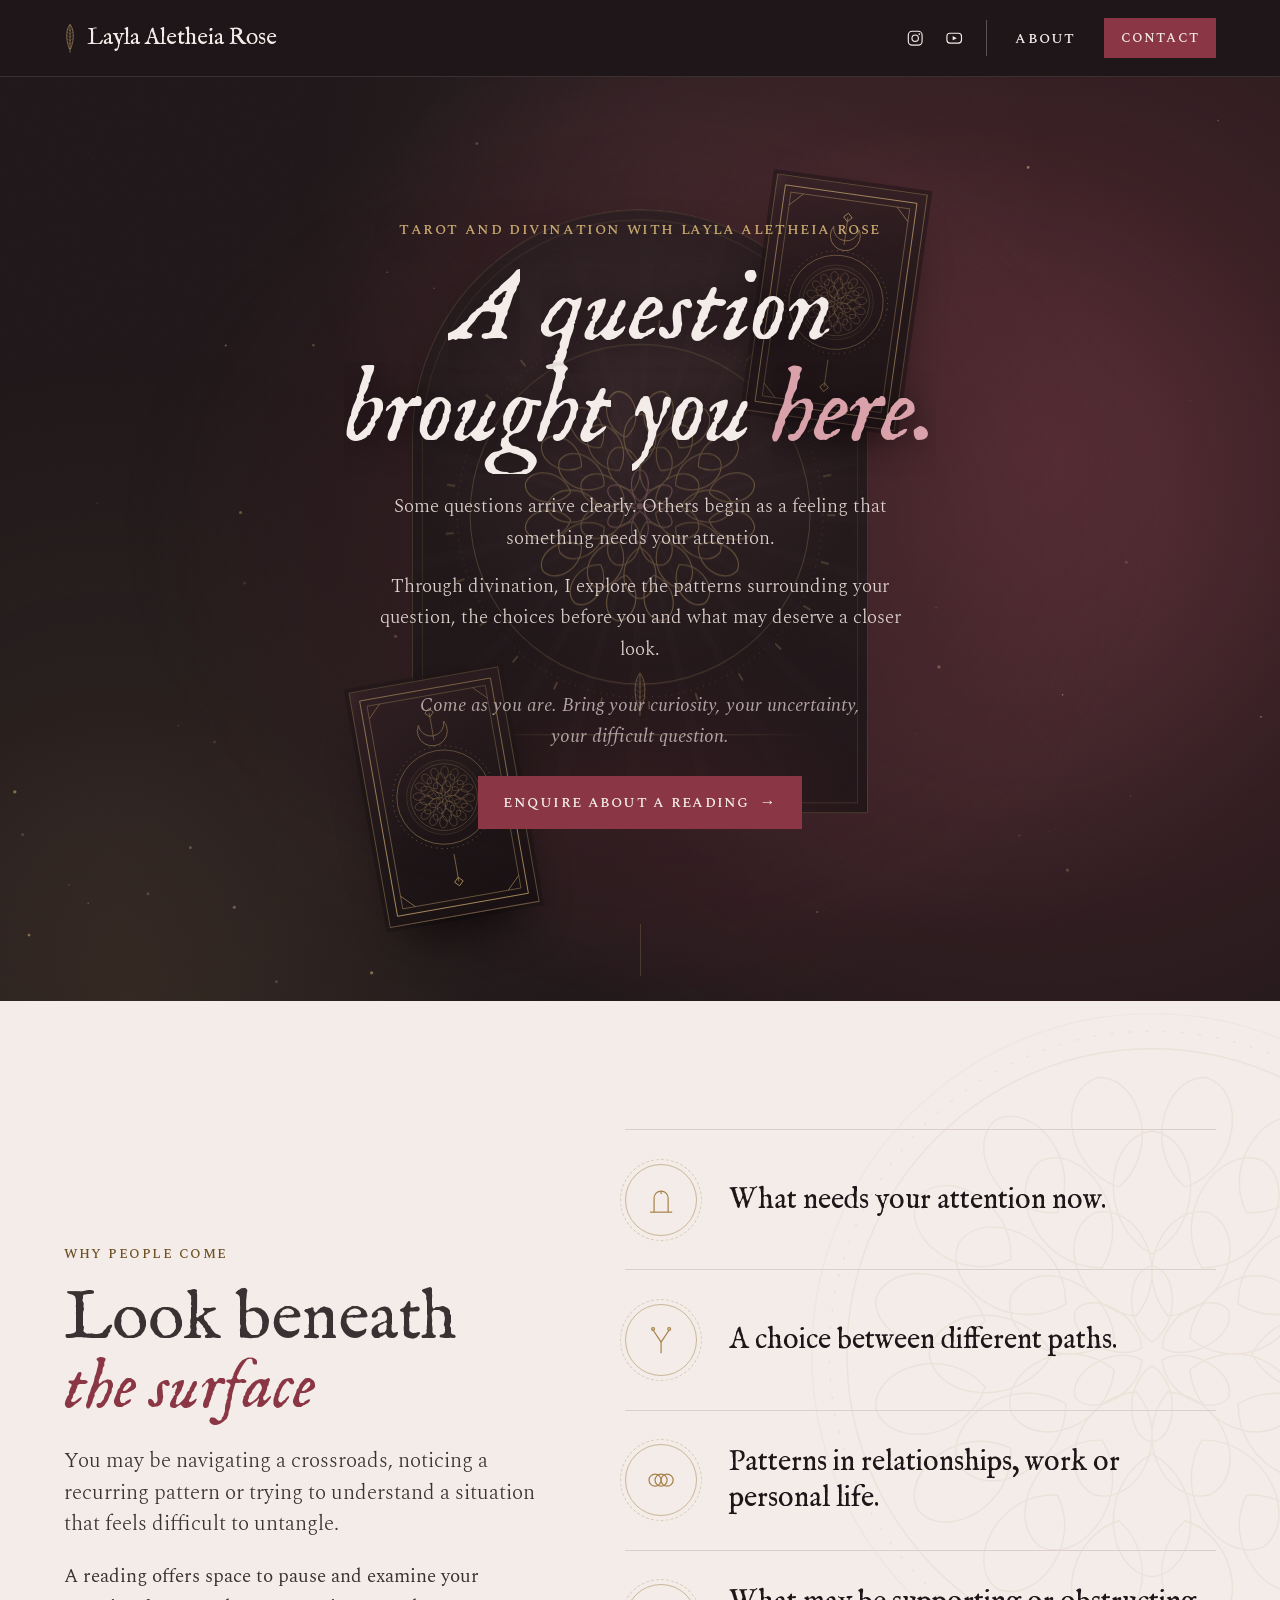
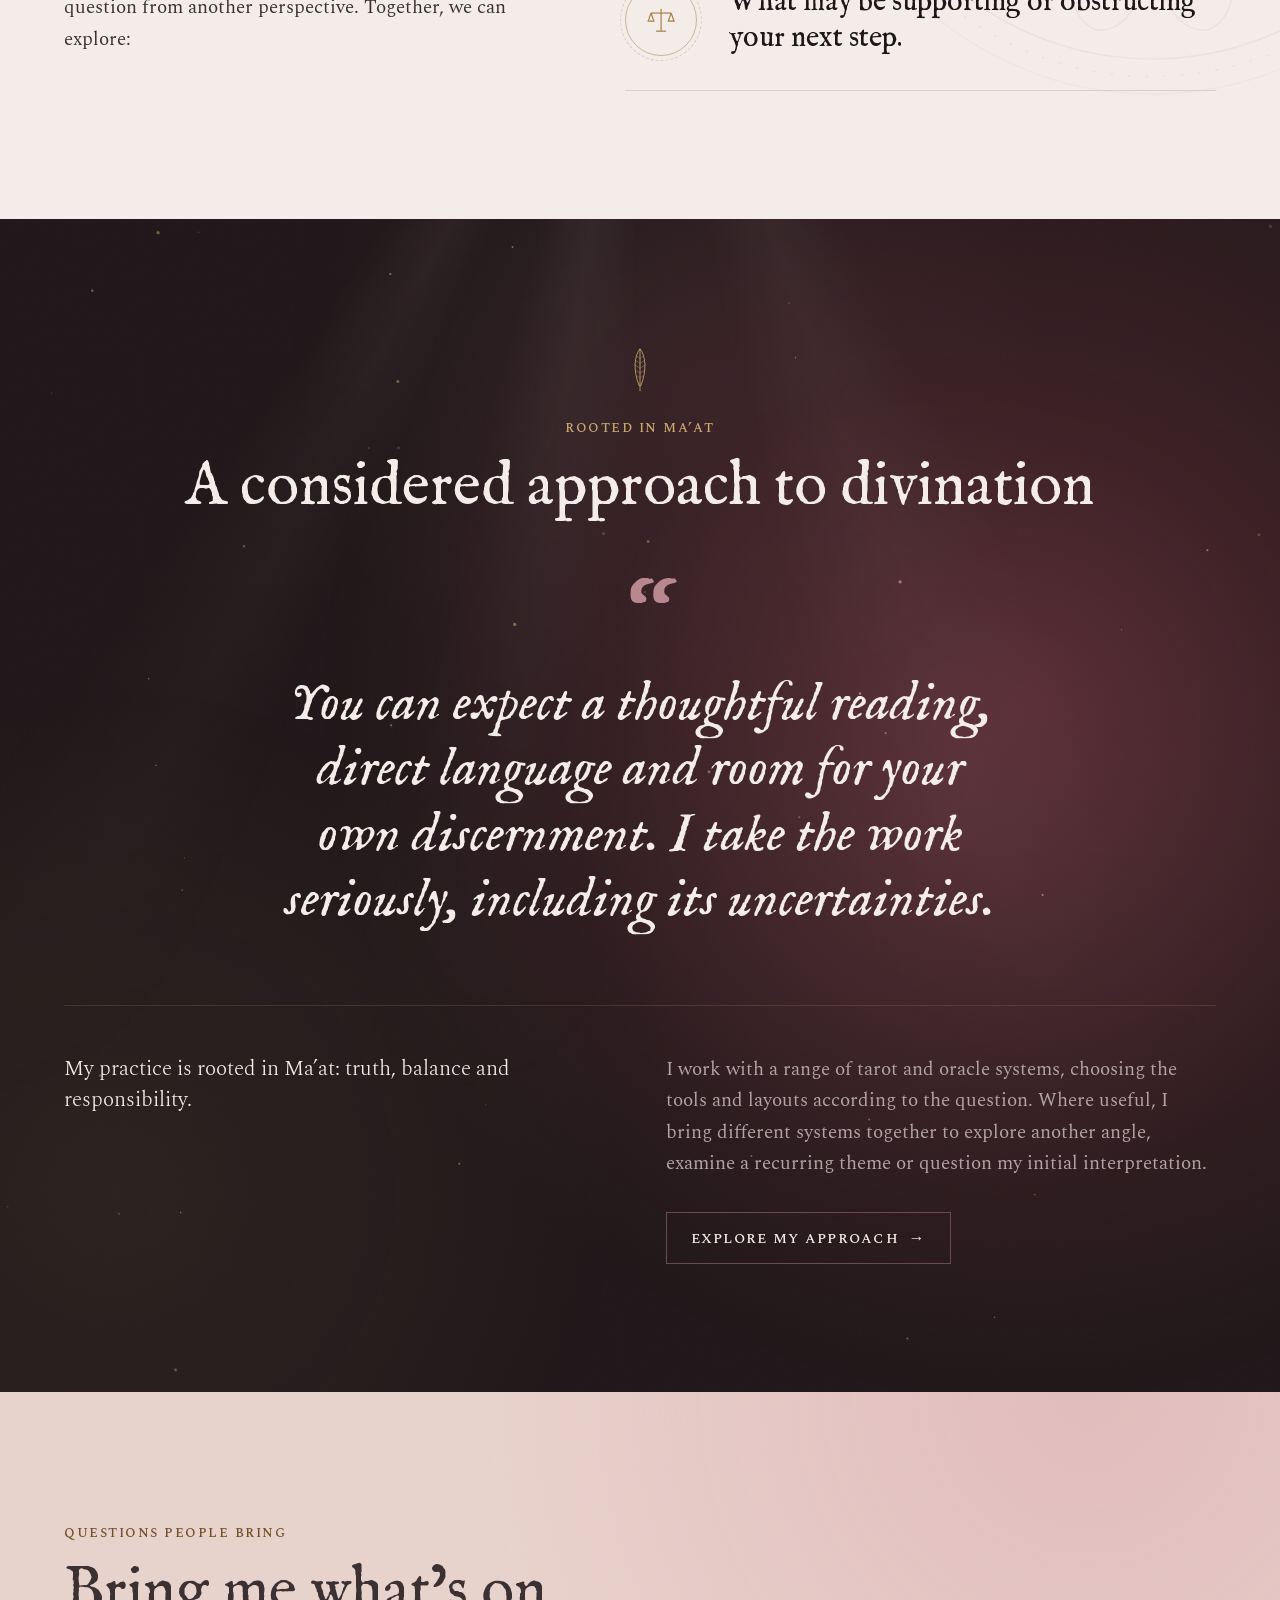
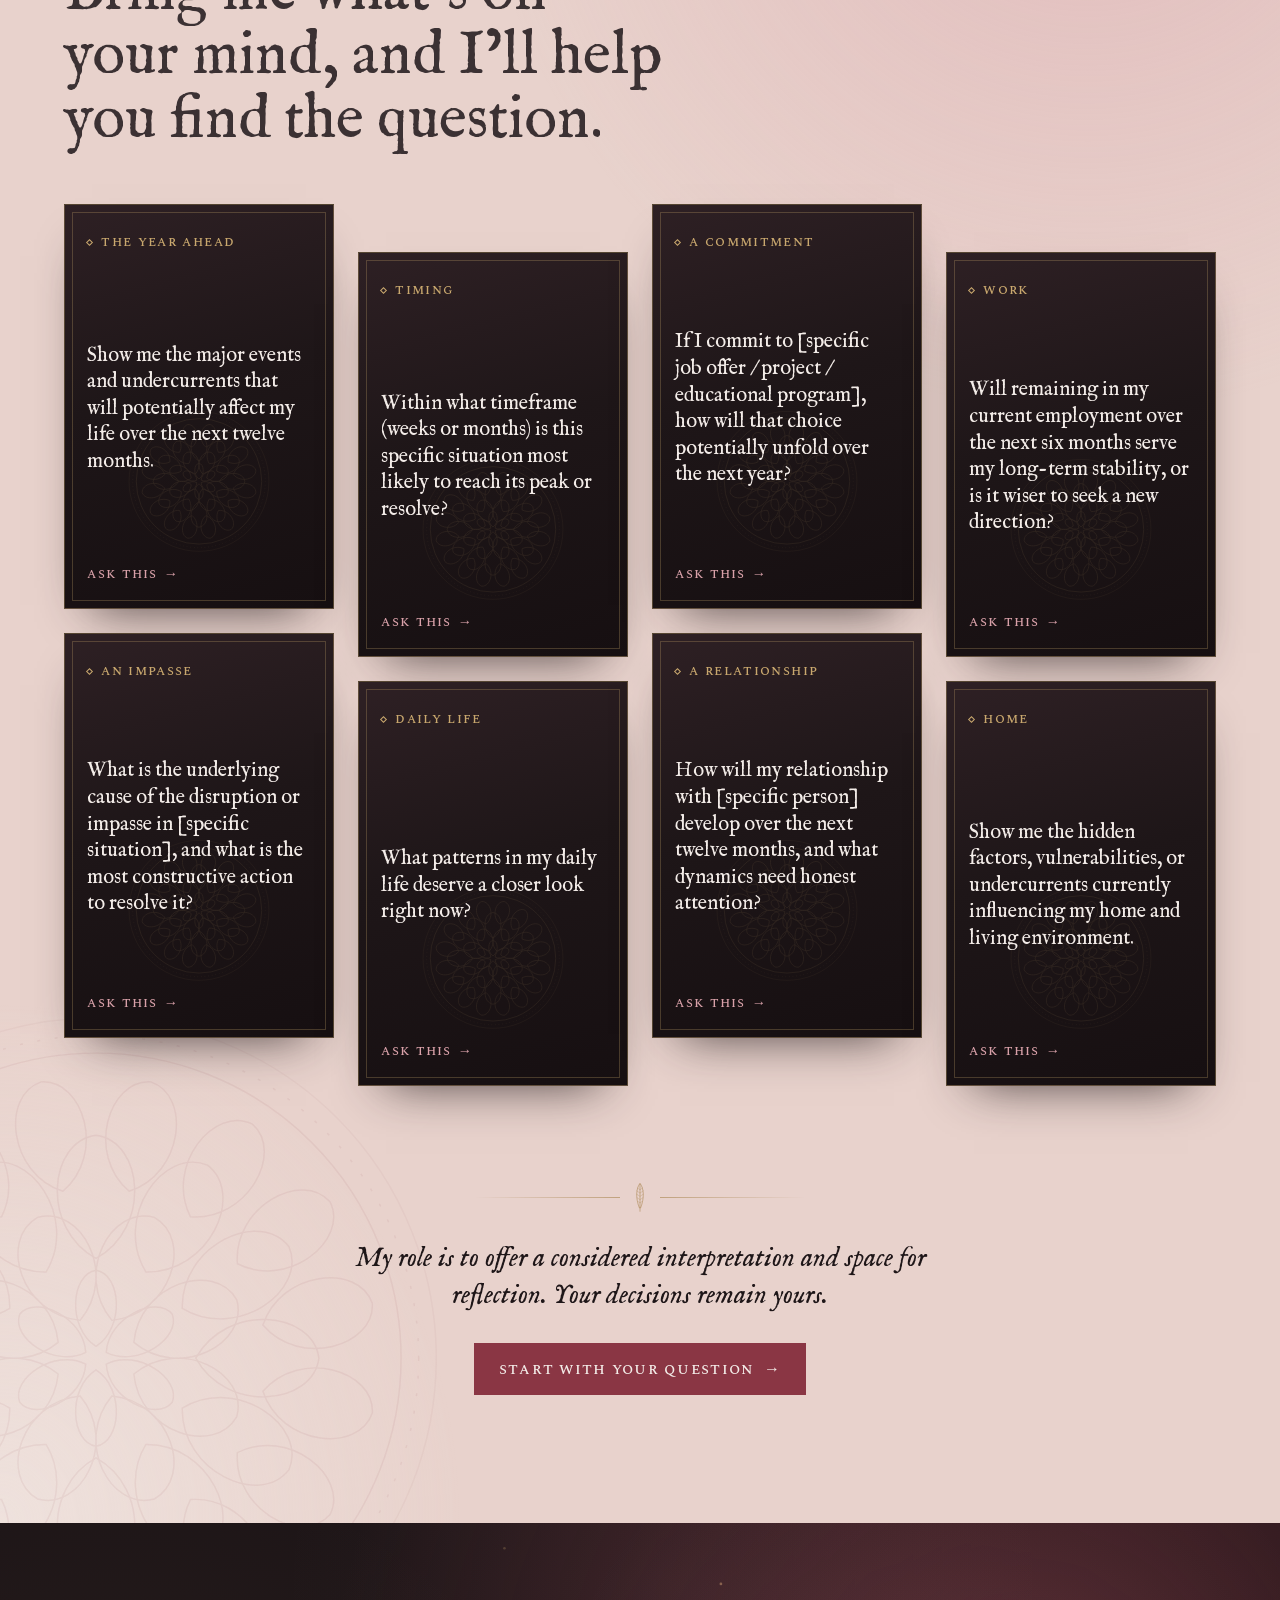
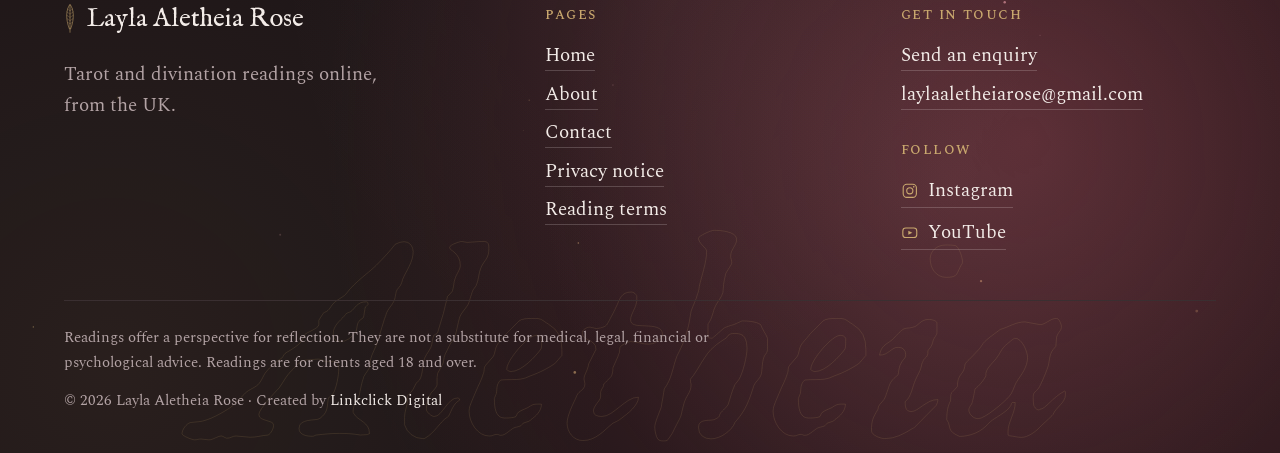
==== commit 0707359e: "Add Instagram and YouTube links to header and footer - Header: Instagram and YouTube icons beside th" ====
--- a/index.html
+++ b/index.html
@@ -32,6 +32,7 @@
   "url": "https://laylaaletheiarose.com/",
   "email": "mailto:laylaaletheiarose@gmail.com",
   "description": "Tarot and divination readings online from the UK, rooted in Ma’at: truth, balance and responsibility.",
+  "sameAs": ["https://www.instagram.com/laylaaletheiarose/", "https://www.youtube.com/@LaylaAletheiaRose"],
   "knowsAbout": ["Tarot", "Divination", "Oracle cards", "Ma’at"],
   "makesOffer": [
     { "@type": "Offer", "name": "Live tarot reading, 30 minutes", "price": "20.00", "priceCurrency": "GBP" },
@@ -47,6 +48,14 @@
     <path d="M11 3 L11 54" fill="none" stroke="currentColor" stroke-width="1"/>
     <path d="M11 14 L16 10 M11 20 L17.3 15.5 M11 26 L17.6 21.5 M11 32 L16.8 28 M11 38 L14.8 35 M11 14 L6 10 M11 20 L4.7 15.5 M11 26 L4.4 21.5 M11 32 L5.2 28 M11 38 L7.2 35" fill="none" stroke="currentColor" stroke-width="0.7" opacity="0.7"/>
   </symbol>
+  <symbol id="icon-instagram" viewBox="0 0 24 24">
+    <g fill="none" stroke="currentColor" stroke-width="1.5"><rect x="3" y="3" width="18" height="18" rx="5"/><circle cx="12" cy="12" r="4.2"/></g>
+    <circle cx="17.4" cy="6.6" r="1.1" fill="currentColor"/>
+  </symbol>
+  <symbol id="icon-youtube" viewBox="0 0 24 24">
+    <rect x="2.5" y="5.5" width="19" height="13" rx="4" fill="none" stroke="currentColor" stroke-width="1.5"/>
+    <path d="M10 9.2 L15.4 12 L10 14.8 Z" fill="currentColor"/>
+  </symbol>
   <symbol id="rosette" viewBox="-120 -120 240 240">
     <g fill="none" stroke="currentColor">
       <path class="ring ring--1" pathLength="1" d="M0.0 -4.0C10.0 -10.5 8.5 -28.7 0.0 -30.0C-8.5 -28.7 -10.0 -10.5 0.0 -4.0ZM3.5 -2.0C14.1 3.4 29.1 -7.0 26.0 -15.0C20.6 -21.7 4.1 -13.9 3.5 -2.0ZM3.5 2.0C4.1 13.9 20.6 21.7 26.0 15.0C29.1 7.0 14.1 -3.4 3.5 2.0ZM0.0 4.0C-10.0 10.5 -8.5 28.7 0.0 30.0C8.5 28.7 10.0 10.5 0.0 4.0ZM-3.5 2.0C-14.1 -3.4 -29.1 7.0 -26.0 15.0C-20.6 21.7 -4.1 13.9 -3.5 2.0ZM-3.5 -2.0C-4.1 -13.9 -20.6 -21.7 -26.0 -15.0C-29.1 -7.0 -14.1 3.4 -3.5 -2.0Z"/>
@@ -76,6 +85,10 @@
   <div class="container">
     <a class="wordmark" href="index.html" aria-current="page"><svg class="feather" aria-hidden="true"><use href="#feather"/></svg><span>Layla Aletheia Rose</span></a>
     <nav class="site-nav" aria-label="Main">
+      <span class="social social--header">
+        <a class="social__link" href="https://www.instagram.com/laylaaletheiarose/" target="_blank" rel="noopener" aria-label="Instagram (opens in a new tab)"><svg aria-hidden="true"><use href="#icon-instagram"/></svg></a>
+        <a class="social__link" href="https://www.youtube.com/@LaylaAletheiaRose" target="_blank" rel="noopener" aria-label="YouTube (opens in a new tab)"><svg aria-hidden="true"><use href="#icon-youtube"/></svg></a>
+      </span>
       <a href="about.html">About</a>
       <a class="btn btn--small" href="contact.html">Contact</a>
     </nav>
@@ -242,11 +255,16 @@
           <li><a href="contact.html#enquiry">Send an enquiry</a></li>
           <li class="footer-email"><a href="mailto:laylaaletheiarose@gmail.com">laylaaletheiarose@gmail.com</a></li>
         </ul>
+        <p class="footer-title footer-title--follow">Follow</p>
+        <ul class="footer-links footer-social" role="list">
+          <li><a href="https://www.instagram.com/laylaaletheiarose/" target="_blank" rel="noopener"><svg aria-hidden="true"><use href="#icon-instagram"/></svg>Instagram<span class="visually-hidden"> (opens in a new tab)</span></a></li>
+          <li><a href="https://www.youtube.com/@LaylaAletheiaRose" target="_blank" rel="noopener"><svg aria-hidden="true"><use href="#icon-youtube"/></svg>YouTube<span class="visually-hidden"> (opens in a new tab)</span></a></li>
+        </ul>
       </div>
     </div>
     <div class="footer-base">
       <p class="advice">Readings offer a perspective for reflection. They are not a substitute for medical, legal, financial or psychological advice. Readings are for clients aged 18 and over.</p>
-      <p>© 2026 Layla Aletheia Rose <span aria-hidden="true">·</span> Created by <a href="https://www.linkclickdigital.com" target="_blank" rel="noopener">Linkclick Digital</a></p>
+      <p>© 2026 Layla Aletheia Rose <span aria-hidden="true">·</span> Created by <a href="https://www.linkclickdigital.com" target="_blank" rel="noopener">Linkclick Digital<span class="visually-hidden"> (opens in a new tab)</span></a></p>
     </div>
   </div>
 </footer>
--- a/assets/css/site.css
+++ b/assets/css/site.css
@@ -908,3 +908,21 @@
 /* Footer credit: underline so the link is recognisable without relying on colour */
 .footer-base a { text-decoration: underline; text-decoration-thickness: 1px; text-underline-offset: 0.2em; text-decoration-color: rgba(243, 236, 232, 0.6); }
 .footer-base a:hover { color: var(--rose-light); text-decoration-color: currentColor; }
+
+/* ---------- Social links (Instagram, YouTube) ---------- */
+.social { display: inline-flex; align-items: center; gap: 0.15rem; }
+.social--header { padding-right: clamp(0.5rem, 1.4vw, 0.9rem); border-right: 1px solid color-mix(in srgb, currentColor 28%, transparent); }
+.social__link {
+  display: inline-grid; place-items: center; width: 2.25rem; height: 2.25rem; border-radius: 50%;
+  color: inherit; transition: color 0.2s ease, background-color 0.2s ease;
+}
+.social__link svg { width: 1.15rem; height: 1.15rem; }
+.site-header--dark .social__link:hover { color: var(--rose-light); background: rgba(243, 236, 232, 0.07); }
+.site-header--light .social__link:hover { color: var(--rose); background: rgba(138, 54, 68, 0.07); }
+/* Phones: no room beside the navigation, so the icons live in the footer only */
+@media (max-width: 35.99rem) { .social--header { display: none; } }
+
+.footer-title--follow { margin-top: 1.75rem; }
+.footer-social a { display: inline-flex; align-items: center; gap: 0.6rem; }
+.footer-social svg { width: 1.1rem; height: 1.1rem; flex: none; color: var(--ochre-light); }
+.footer-social a:hover svg { color: inherit; }
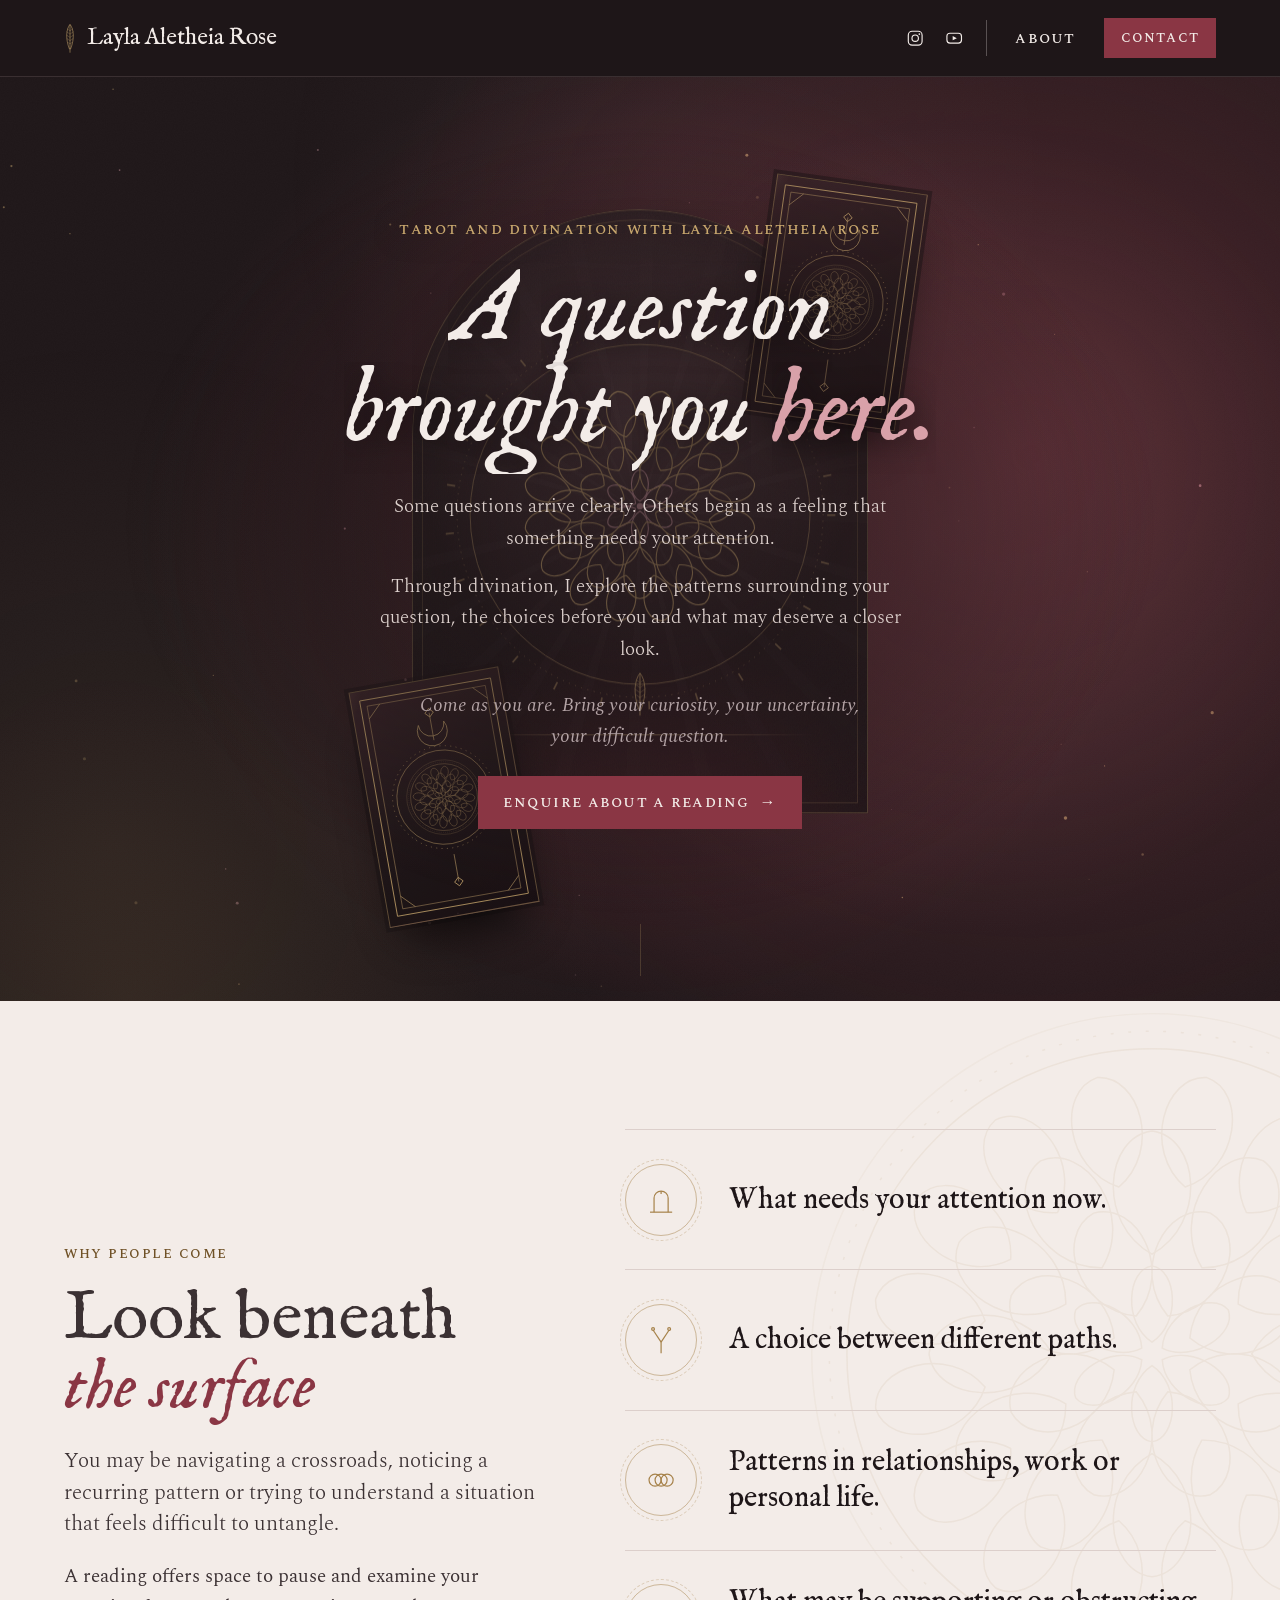
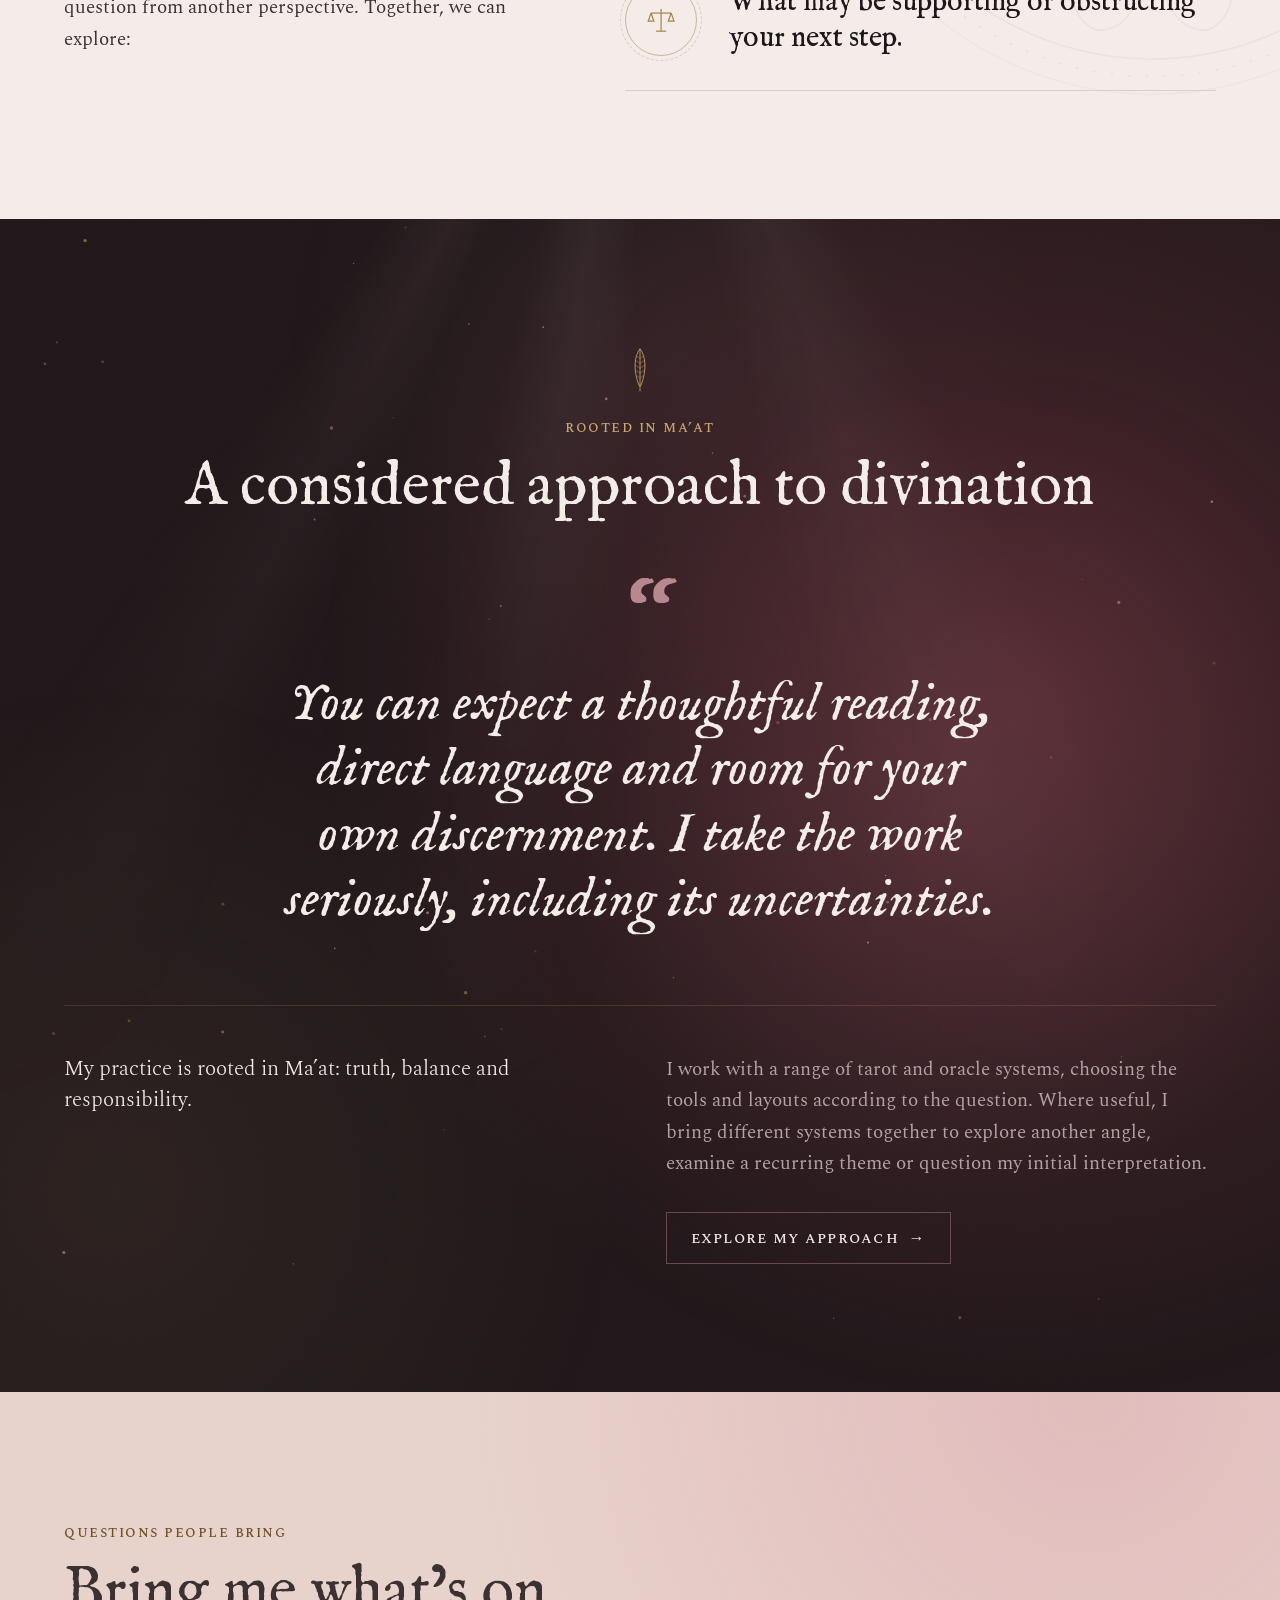
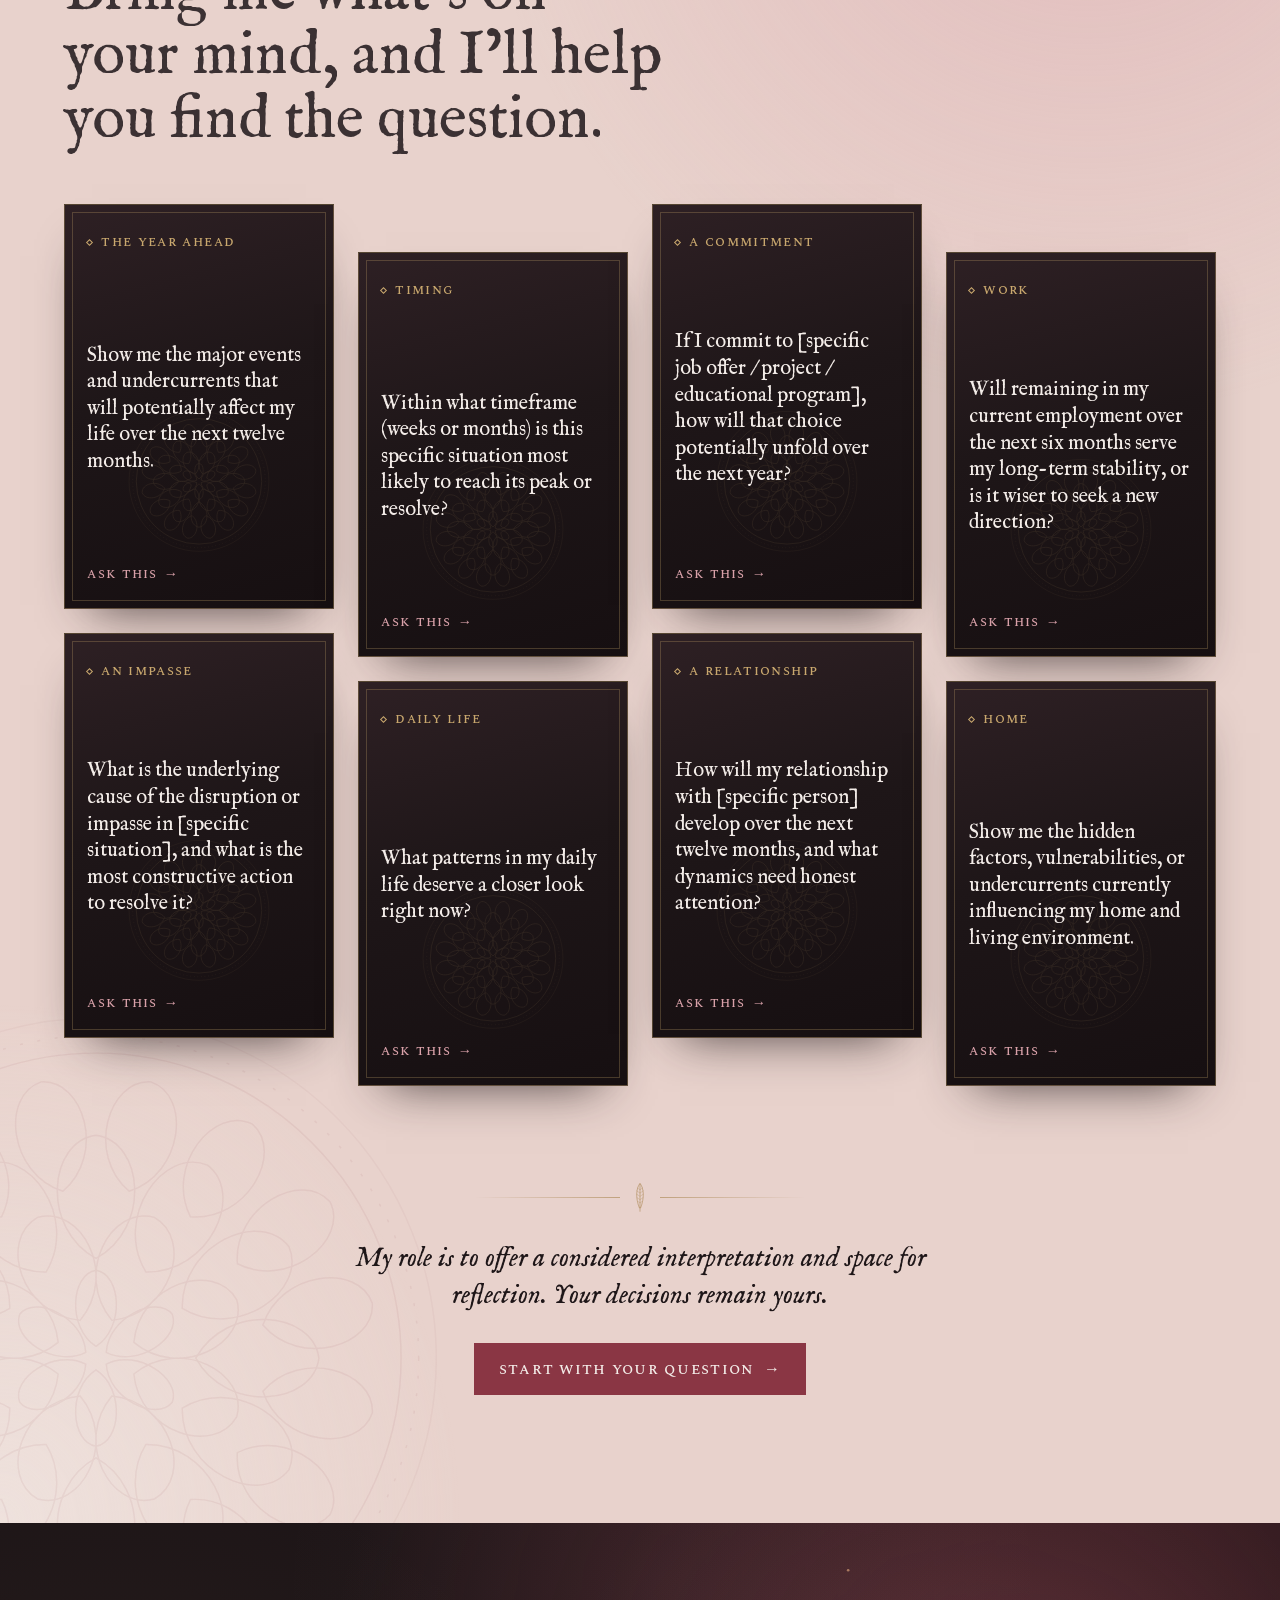
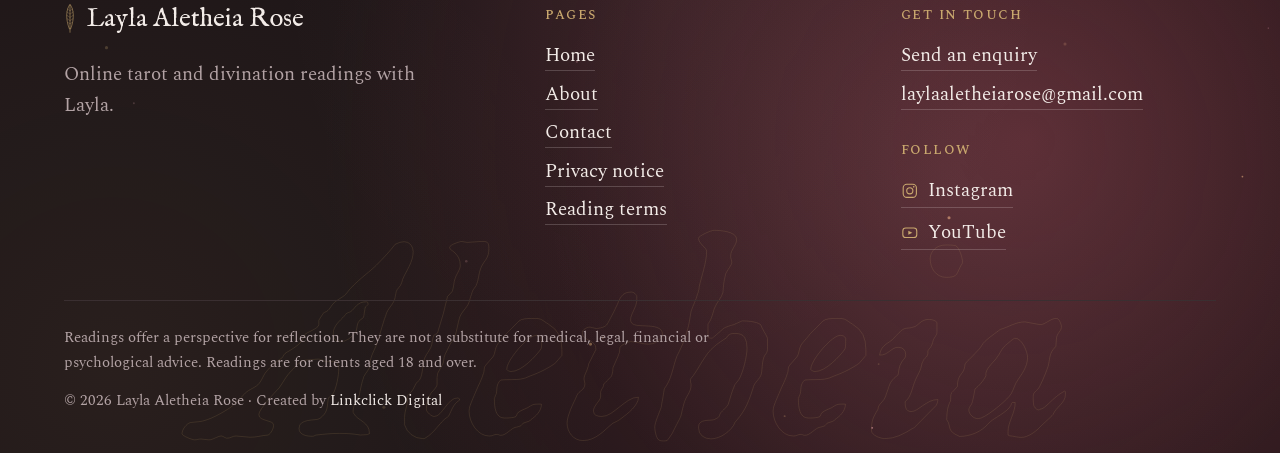
==== commit 7482f766: "Republic of Ireland details, refund policy and new tagline - Footer tagline: "Online tarot and divin" ====
--- a/index.html
+++ b/index.html
@@ -4,7 +4,7 @@
 <meta charset="utf-8">
 <meta name="viewport" content="width=device-width, initial-scale=1, viewport-fit=cover">
 <title>Tarot &amp; Divination Readings Online | Layla Aletheia Rose</title>
-<meta name="description" content="Considered tarot and divination readings online from the UK. Bring your question; Layla reads across several systems, in direct language rooted in Ma’at.">
+<meta name="description" content="Considered tarot and divination readings online from the Republic of Ireland. Bring your question; Layla reads across several systems, in direct language rooted in Ma’at.">
 <link rel="canonical" href="https://laylaaletheiarose.com/">
 <meta name="theme-color" content="#1E1618">
 <link rel="icon" href="assets/img/favicon.svg" type="image/svg+xml">
@@ -17,7 +17,7 @@
 <meta property="og:site_name" content="Layla Aletheia Rose">
 <meta property="og:locale" content="en_GB">
 <meta property="og:title" content="Tarot &amp; divination with Layla Aletheia Rose">
-<meta property="og:description" content="A question brought you here. Considered tarot and divination readings online, from the UK.">
+<meta property="og:description" content="A question brought you here. Considered tarot and divination readings online, from the Republic of Ireland.">
 <meta property="og:url" content="https://laylaaletheiarose.com/">
 <meta property="og:image" content="https://laylaaletheiarose.com/assets/img/og-image.jpg">
 <meta property="og:image:width" content="1200">
@@ -31,7 +31,7 @@
   "name": "Layla Aletheia Rose",
   "url": "https://laylaaletheiarose.com/",
   "email": "mailto:laylaaletheiarose@gmail.com",
-  "description": "Tarot and divination readings online from the UK, rooted in Ma’at: truth, balance and responsibility.",
+  "description": "Tarot and divination readings online from the Republic of Ireland, rooted in Ma’at: truth, balance and responsibility.",
   "sameAs": ["https://www.instagram.com/laylaaletheiarose/", "https://www.youtube.com/@LaylaAletheiaRose"],
   "knowsAbout": ["Tarot", "Divination", "Oracle cards", "Ma’at"],
   "makesOffer": [
@@ -237,7 +237,7 @@
     <div class="footer-grid">
       <div>
         <a class="wordmark" href="index.html"><svg class="feather" aria-hidden="true"><use href="#feather"/></svg><span>Layla Aletheia Rose</span></a>
-        <p class="tagline">Tarot and divination readings online, from the UK.</p>
+        <p class="tagline">Online tarot and divination readings with Layla.</p>
       </div>
       <nav aria-label="Footer">
         <p class="footer-title">Pages</p>
--- a/assets/css/site.css
+++ b/assets/css/site.css
@@ -926,3 +926,7 @@
 .footer-social a { display: inline-flex; align-items: center; gap: 0.6rem; }
 .footer-social svg { width: 1.1rem; height: 1.1rem; flex: none; color: var(--ochre-light); }
 .footer-social a:hover svg { color: inherit; }
+
+/* Refund policy under the prices on the Contact page */
+.refund-policy { margin-top: 0.75rem; max-width: 46rem; font-size: 0.98rem; line-height: 1.55; color: var(--ink); padding: 0.85rem 1rem; border-left: 3px solid var(--ochre); background: var(--vellum-bright); }
+.refund-policy strong { color: var(--subrosa); }
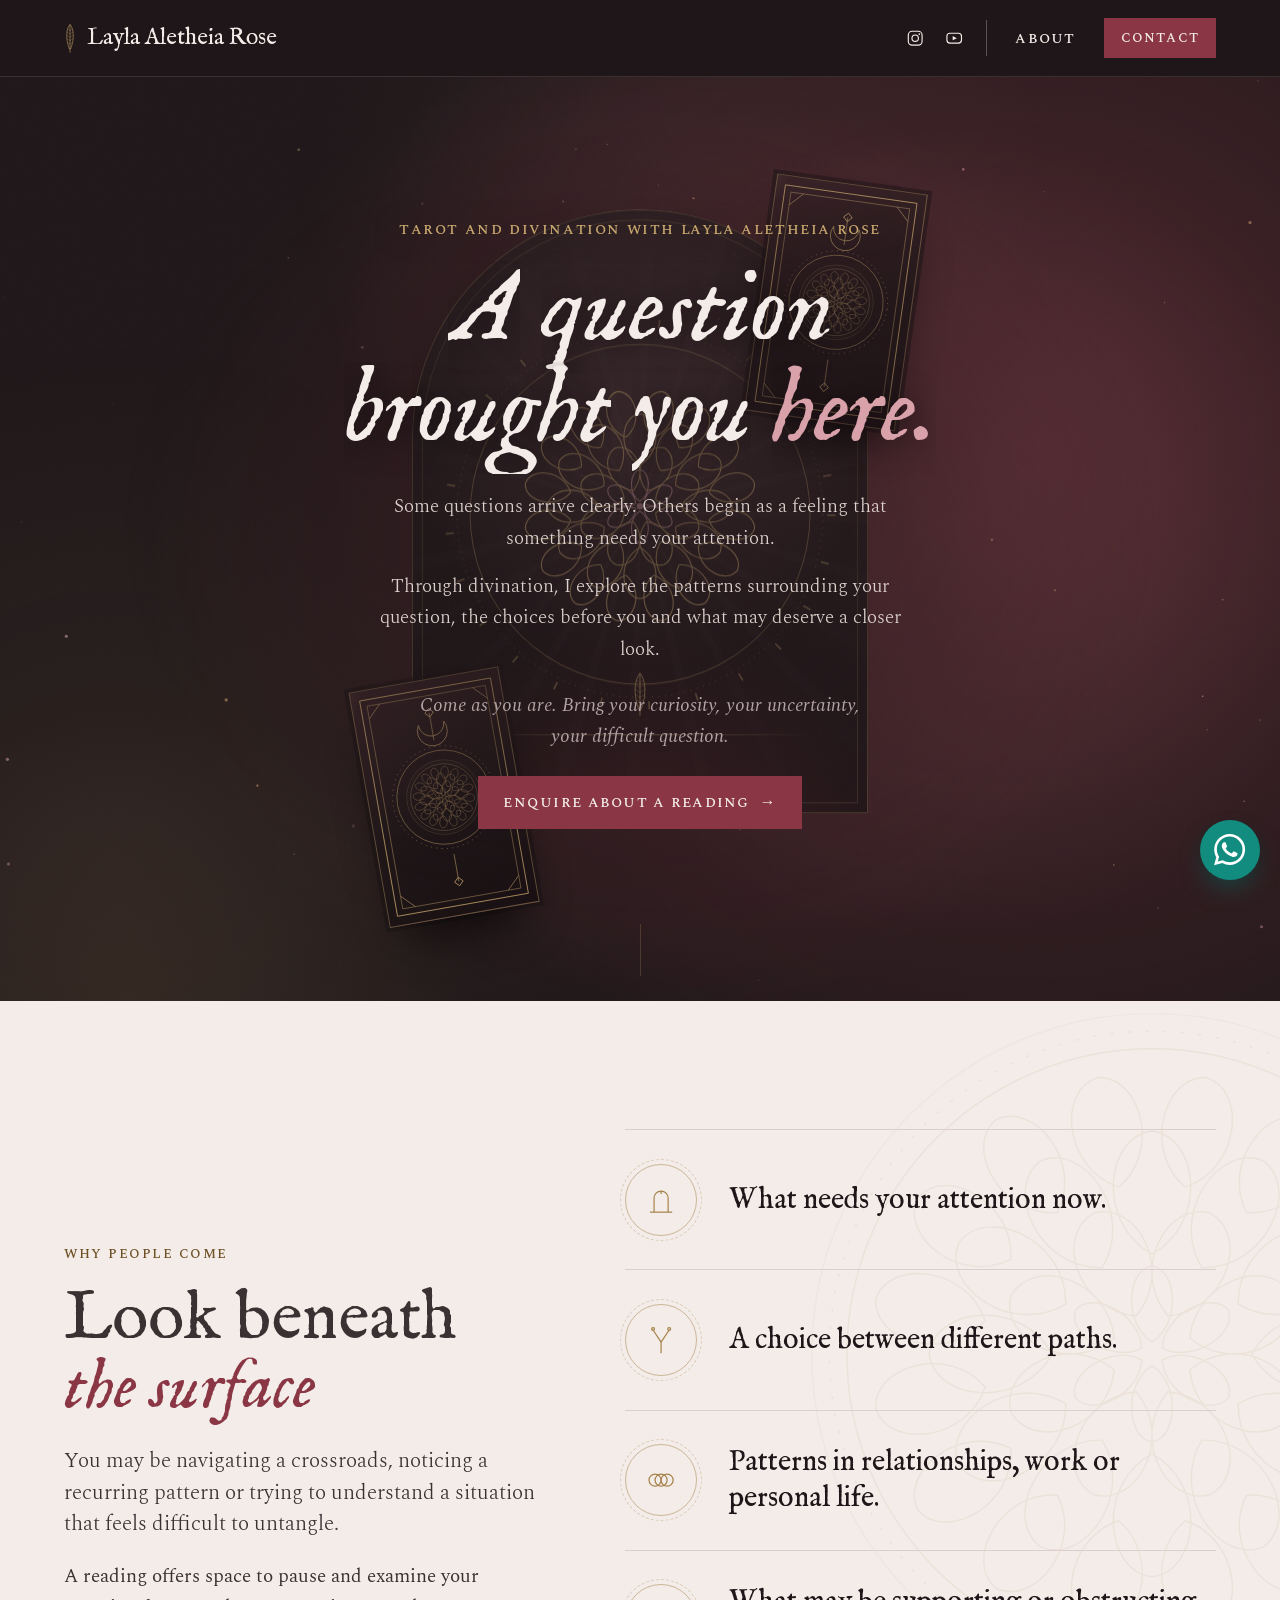
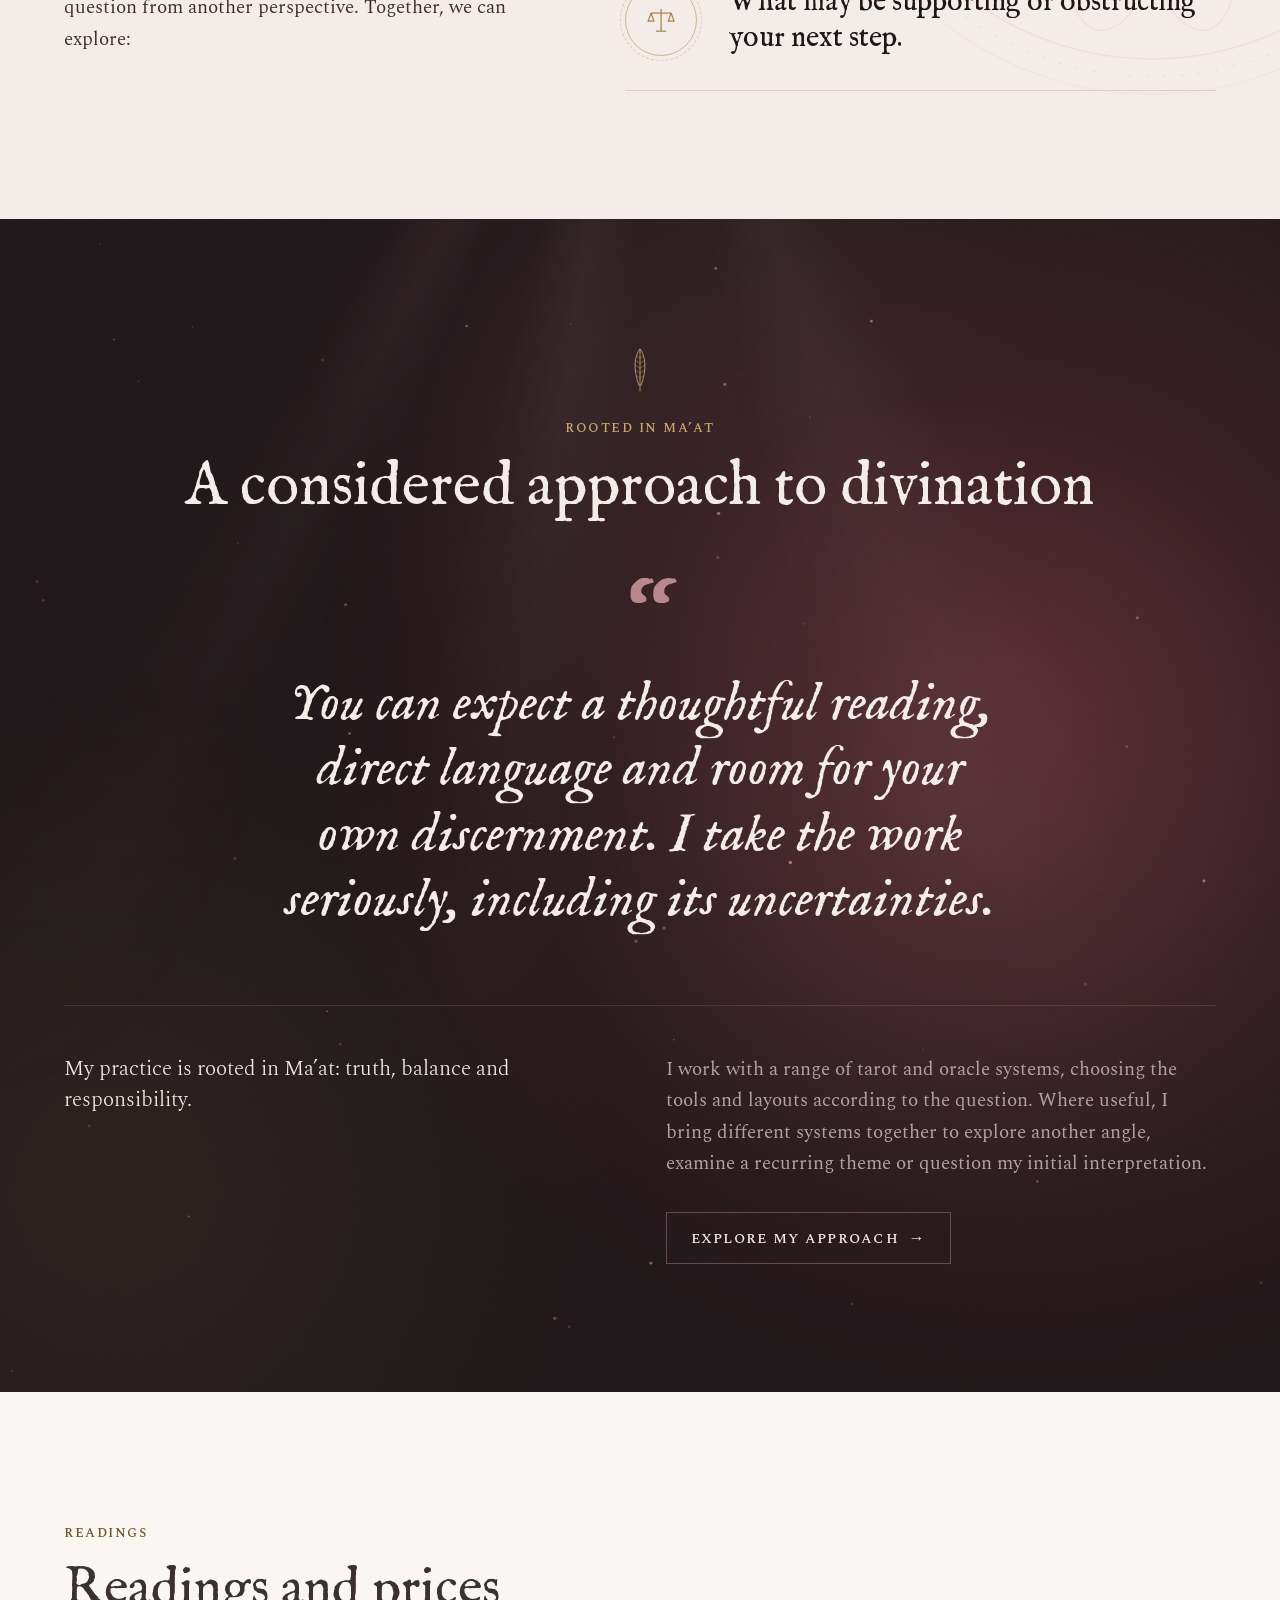
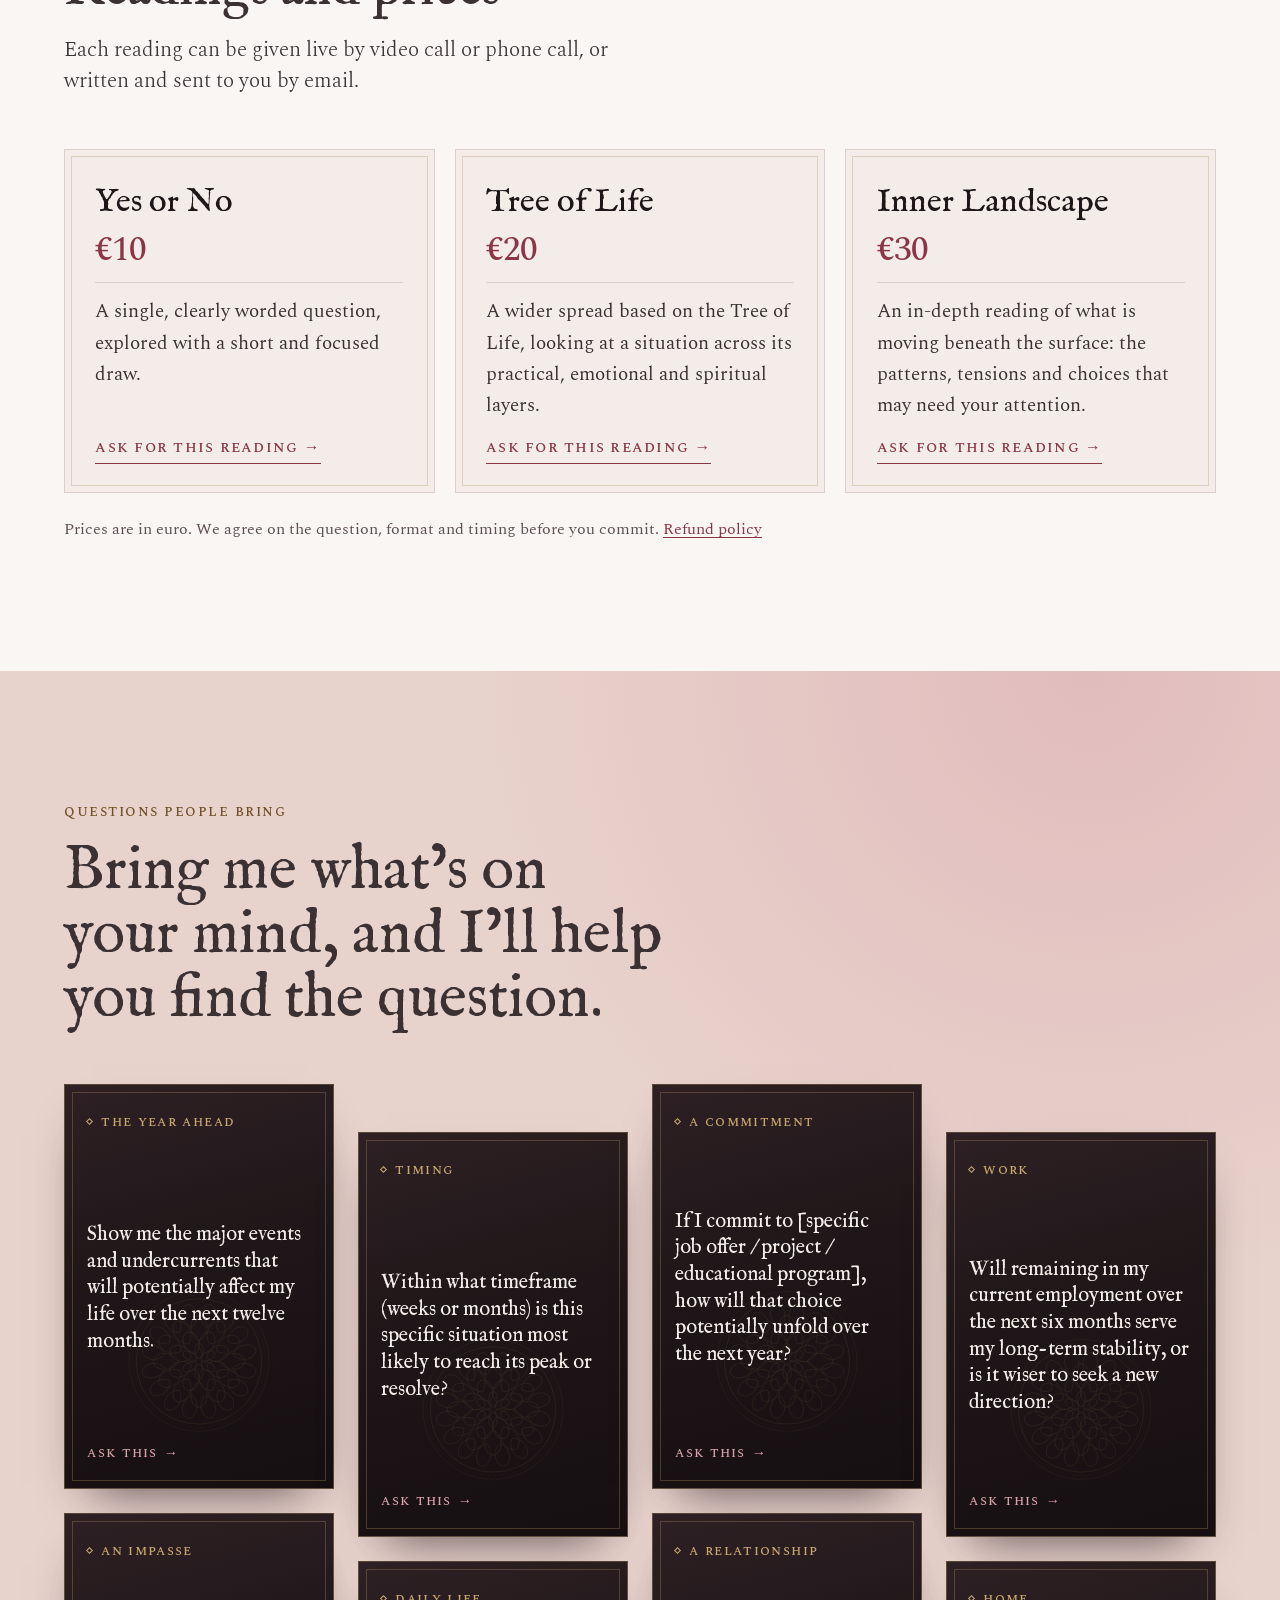
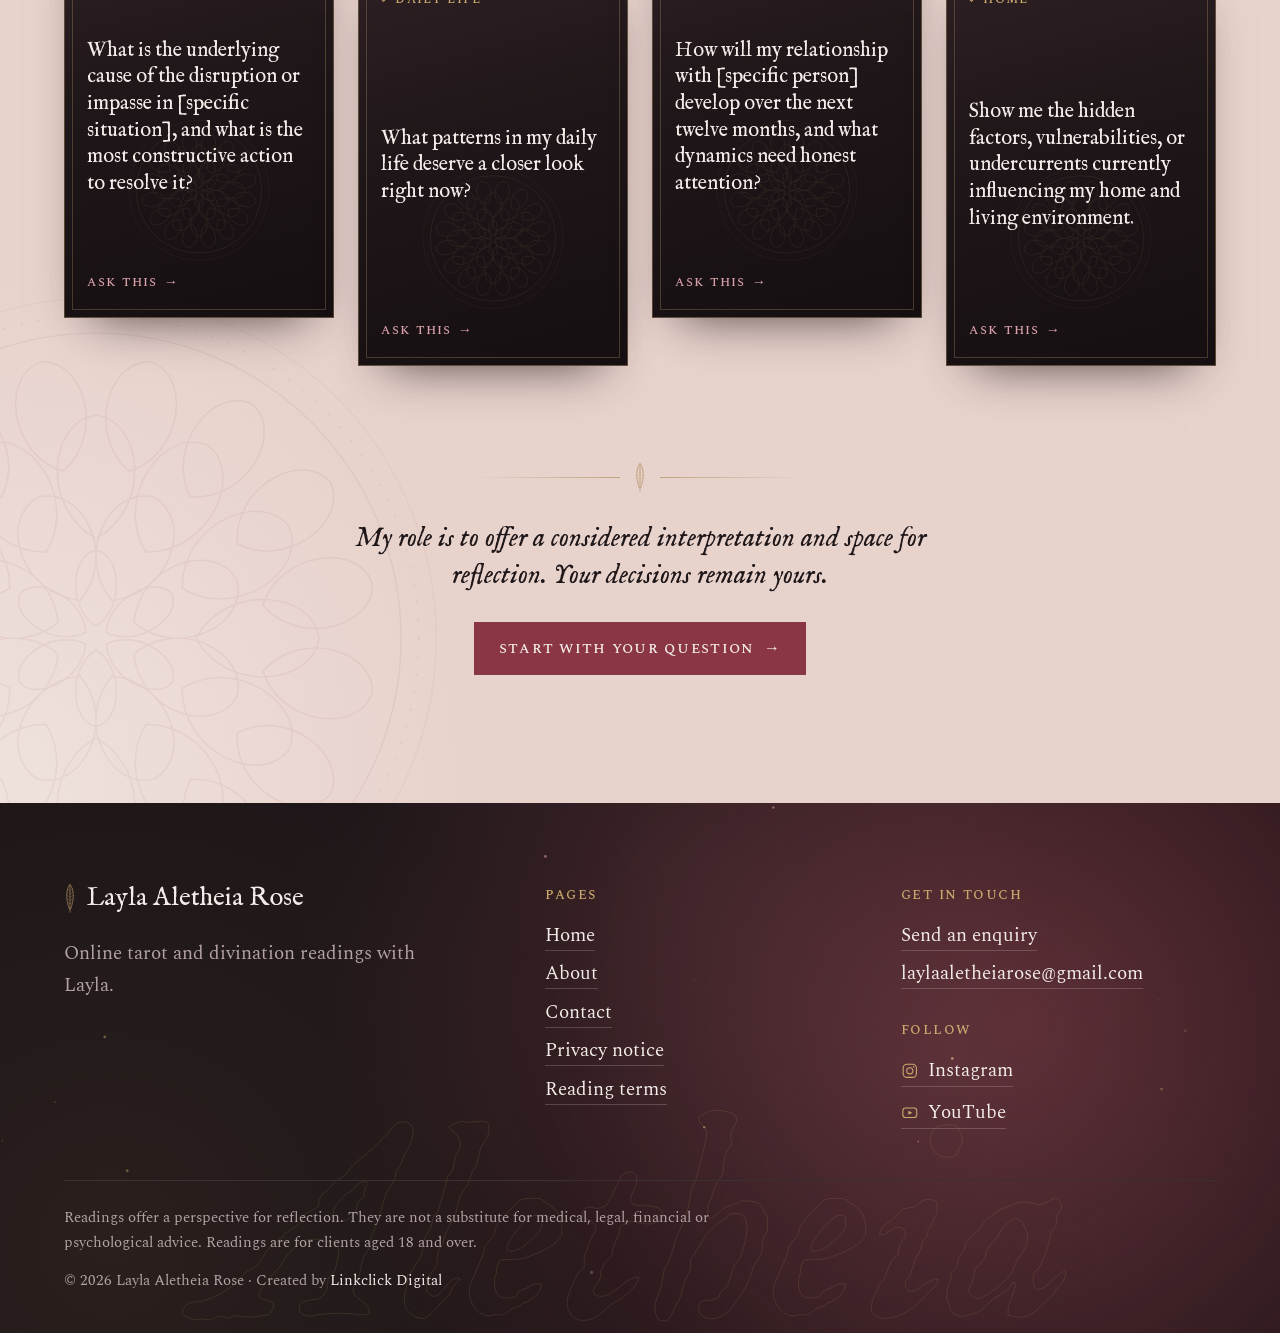
==== commit c30c8d62: "Add three readings in euro and a floating WhatsApp button Readings - New "Readings and prices" secti" ====
--- a/index.html
+++ b/index.html
@@ -35,8 +35,9 @@
   "sameAs": ["https://www.instagram.com/laylaaletheiarose/", "https://www.youtube.com/@LaylaAletheiaRose"],
   "knowsAbout": ["Tarot", "Divination", "Oracle cards", "Ma’at"],
   "makesOffer": [
-    { "@type": "Offer", "name": "Live tarot reading, 30 minutes", "price": "20.00", "priceCurrency": "GBP" },
-    { "@type": "Offer", "name": "Live tarot reading, 60 minutes", "price": "35.00", "priceCurrency": "GBP" }
+    { "@type": "Offer", "name": "Yes or No tarot reading", "price": "10.00", "priceCurrency": "EUR" },
+    { "@type": "Offer", "name": "Tree of Life tarot reading", "price": "20.00", "priceCurrency": "EUR" },
+    { "@type": "Offer", "name": "Inner Landscape tarot reading", "price": "30.00", "priceCurrency": "EUR" }
   ]
 }
 </script>
@@ -203,6 +204,38 @@
     </div>
   </section>
 
+  <!-- Readings and prices -->
+  <section class="section section--bright readings wrap" aria-labelledby="readings-title">
+    <div class="container">
+      <div class="section-head measure">
+        <span class="eyebrow" data-reveal>Readings</span>
+        <h2 class="h2" id="readings-title" data-reveal>Readings and prices</h2>
+        <p class="lede" data-reveal>Each reading can be given live by video call or phone call, or written and sent to you by email.</p>
+      </div>
+      <ul class="reading-cards" role="list" data-stagger="140">
+        <li class="reading-card" data-reveal>
+          <h3 class="reading-card__name">Yes or No</h3>
+          <p class="reading-card__price"><span class="visually-hidden">Price: </span>€10</p>
+          <p class="reading-card__desc">A single, clearly worded question, explored with a short and focused draw.</p>
+          <a class="reading-card__ask" href="contact.html?reading=yesno#enquiry" data-reading="yesno">Ask for this reading<span class="visually-hidden">: Yes or No</span> <span aria-hidden="true">→</span></a>
+        </li>
+        <li class="reading-card" data-reveal>
+          <h3 class="reading-card__name">Tree of Life</h3>
+          <p class="reading-card__price"><span class="visually-hidden">Price: </span>€20</p>
+          <p class="reading-card__desc">A wider spread based on the Tree of Life, looking at a situation across its practical, emotional and spiritual layers.</p>
+          <a class="reading-card__ask" href="contact.html?reading=tree#enquiry" data-reading="tree">Ask for this reading<span class="visually-hidden">: Tree of Life</span> <span aria-hidden="true">→</span></a>
+        </li>
+        <li class="reading-card" data-reveal>
+          <h3 class="reading-card__name">Inner Landscape</h3>
+          <p class="reading-card__price"><span class="visually-hidden">Price: </span>€30</p>
+          <p class="reading-card__desc">An in-depth reading of what is moving beneath the surface: the patterns, tensions and choices that may need your attention.</p>
+          <a class="reading-card__ask" href="contact.html?reading=inner#enquiry" data-reading="inner">Ask for this reading<span class="visually-hidden">: Inner Landscape</span> <span aria-hidden="true">→</span></a>
+        </li>
+      </ul>
+      <p class="readings-note" data-reveal>Prices are in euro. We agree on the question, format and timing before you commit. <a href="contact.html#refund">Refund policy</a></p>
+    </div>
+  </section>
+
   <!-- Sample questions -->
   <section class="section deck wrap" aria-labelledby="questions-title">
     <div class="watermark" aria-hidden="true"><div data-depth="-0.1"><svg><use href="#rosette"/></svg></div></div>
@@ -269,5 +302,12 @@
   </div>
 </footer>
 <script src="assets/js/site.js" defer></script>
+<!-- Floating WhatsApp button: fixed to the bottom right on every screen size -->
+<aside class="wa-dock" aria-label="WhatsApp chat">
+  <a class="wa-float" href="https://wa.me/353857364285?text=Hello%20Layla%2C%20I%E2%80%99d%20like%20to%20ask%20about%20a%20reading." target="_blank" rel="noopener" aria-label="Chat with Layla on WhatsApp (opens in a new tab)">
+    <svg viewBox="0 0 24 24" aria-hidden="true" focusable="false"><path fill="currentColor" d="M17.472 14.382c-.297-.149-1.758-.867-2.03-.967-.273-.099-.471-.148-.67.15-.197.297-.767.966-.94 1.164-.173.199-.347.223-.644.075-.297-.15-1.255-.463-2.39-1.475-.883-.788-1.48-1.761-1.653-2.059-.173-.297-.018-.458.13-.606.134-.133.298-.347.446-.52.149-.174.198-.298.298-.497.099-.198.05-.371-.025-.52-.075-.149-.669-1.612-.916-2.207-.242-.579-.487-.5-.669-.51-.173-.008-.371-.01-.57-.01-.198 0-.52.074-.792.372-.272.297-1.04 1.016-1.04 2.479 0 1.462 1.065 2.875 1.213 3.074.149.198 2.096 3.2 5.077 4.487.709.306 1.262.489 1.694.625.712.227 1.36.195 1.871.118.571-.085 1.758-.719 2.006-1.413.248-.694.248-1.289.173-1.413-.074-.124-.272-.198-.57-.347m-5.421 7.403h-.004a9.87 9.87 0 01-5.031-1.378l-.361-.214-3.741.982.998-3.648-.235-.374a9.86 9.86 0 01-1.51-5.26c.001-5.45 4.436-9.884 9.888-9.884 2.64 0 5.122 1.03 6.988 2.898a9.825 9.825 0 012.893 6.994c-.003 5.45-4.437 9.884-9.885 9.884m8.413-18.297A11.815 11.815 0 0012.05 0C5.495 0 .16 5.335.157 11.892c0 2.096.547 4.142 1.588 5.945L.057 24l6.305-1.654a11.882 11.882 0 005.683 1.448h.005c6.554 0 11.89-5.335 11.893-11.893a11.821 11.821 0 00-3.48-8.413Z"/></svg>
+    <span class="wa-float__label" aria-hidden="true">Chat on WhatsApp</span>
+  </a>
+</aside>
 </body>
 </html>
--- a/assets/css/site.css
+++ b/assets/css/site.css
@@ -930,3 +930,77 @@
 /* Refund policy under the prices on the Contact page */
 .refund-policy { margin-top: 0.75rem; max-width: 46rem; font-size: 0.98rem; line-height: 1.55; color: var(--ink); padding: 0.85rem 1rem; border-left: 3px solid var(--ochre); background: var(--vellum-bright); }
 .refund-policy strong { color: var(--subrosa); }
+
+/* ==========================================================================
+   Readings and prices (Home section and Contact page)
+   ========================================================================== */
+.readings { overflow: hidden; }
+.reading-cards { list-style: none; display: grid; gap: 1.25rem; grid-template-columns: 1fr; }
+@media (min-width: 48rem) { .reading-cards { grid-template-columns: repeat(3, minmax(0, 1fr)); } }
+.reading-card {
+  position: relative; display: flex; flex-direction: column; gap: 0.85rem;
+  padding: clamp(1.5rem, 3vw, 2.1rem) clamp(1.35rem, 2.5vw, 1.9rem) clamp(1.35rem, 2.5vw, 1.75rem);
+  background: var(--vellum); border: 1px solid var(--line-light);
+  transition: border-color 0.25s ease, transform 0.25s ease, box-shadow 0.25s ease;
+}
+.reading-card::after { content: ""; position: absolute; inset: 6px; border: 1px solid rgba(166, 130, 74, 0.28); pointer-events: none; }
+.reading-cards--contact .reading-card { background: var(--vellum-bright); }
+.reading-card__name { font-size: clamp(1.7rem, 2.6vw, 2.05rem); color: var(--subrosa); line-height: 1.1; }
+.reading-card__price {
+  font-family: var(--f-text); font-weight: 500; font-size: 2.1rem; line-height: 1;
+  color: var(--rose); font-variant-numeric: lining-nums tabular-nums;
+  padding-bottom: 0.9rem; border-bottom: 1px solid var(--line-light);
+}
+.reading-card__desc { color: var(--ink); flex: 1; }
+.reading-card__ask {
+  position: relative; z-index: 1; align-self: flex-start;
+  font-family: var(--f-label); font-weight: 500; letter-spacing: 0.08em; text-transform: lowercase; font-size: 0.98rem;
+  color: var(--rose); text-decoration: none; border-bottom: 1px solid currentColor; padding-bottom: 0.15rem;
+}
+.reading-card__ask:hover { color: var(--rose-deep); }
+.reading-card:hover { border-color: var(--rose-light); box-shadow: 0 24px 50px -34px rgba(30, 22, 24, 0.45); }
+@media (prefers-reduced-motion: no-preference) { .reading-card:hover { transform: translateY(-3px); } }
+.readings-note { margin-top: 1.5rem; font-size: 0.98rem; color: var(--ink-soft); }
+.readings-how { margin-bottom: 1.25rem; color: var(--ink-soft); max-width: 46rem; }
+
+/* ==========================================================================
+   Floating WhatsApp button: bottom right on every page and screen size.
+   WhatsApp teal-green (#128C7E) keeps the white icon above 3:1 contrast and
+   stands out on both the dark and the light sections.
+   ========================================================================== */
+.wa-float {
+  position: fixed; z-index: 60;
+  right: max(1.25rem, calc(env(safe-area-inset-right, 0px) + 1rem));
+  bottom: max(1.25rem, calc(env(safe-area-inset-bottom, 0px) + 1rem));
+  width: 3.75rem; height: 3.75rem; border-radius: 50%;
+  display: grid; place-items: center;
+  background: #128C7E; color: #FFFFFF; text-decoration: none;
+  box-shadow: 0 12px 28px -10px rgba(18, 140, 126, 0.65), 0 4px 14px rgba(0, 0, 0, 0.28);
+  transition: background-color 0.2s ease, transform 0.2s ease, box-shadow 0.2s ease;
+}
+.wa-float svg { width: 1.95rem; height: 1.95rem; }
+.wa-float:hover { background: #0F7A6E; color: #FFFFFF; transform: translateY(-2px); }
+.wa-float:focus-visible { outline: 3px solid var(--rose); outline-offset: 3px; }
+.wa-float__label {
+  position: absolute; right: calc(100% + 0.75rem); top: 50%; transform: translateY(-50%);
+  white-space: nowrap; pointer-events: none; opacity: 0; transition: opacity 0.2s ease;
+  background: var(--subrosa); color: var(--vellum); padding: 0.45rem 0.85rem;
+  font-family: var(--f-label); font-weight: 500; font-size: 0.9rem; letter-spacing: 0.06em; text-transform: lowercase;
+  box-shadow: 0 8px 20px -10px rgba(0, 0, 0, 0.5);
+}
+@media (hover: hover) and (pointer: fine) {
+  .wa-float:hover .wa-float__label, .wa-float:focus-visible .wa-float__label { opacity: 1; }
+}
+@media (prefers-reduced-motion: no-preference) {
+  .wa-float { animation: wa-in 0.6s var(--ease-out, ease-out) backwards 1.2s; }
+  @keyframes wa-in { from { opacity: 0; transform: translateY(12px) scale(0.9); } to { opacity: 1; transform: none; } }
+}
+/* Phones: slightly smaller, still bottom right; footer gets room so the button never covers its last line */
+@media (max-width: 47.99rem) {
+  .wa-float { width: 3.4rem; height: 3.4rem; }
+  .wa-float svg { width: 1.75rem; height: 1.75rem; }
+}
+@media (max-width: 63.99rem) {
+  .site-footer { padding-bottom: calc(2.5rem + 4.75rem); }
+}
+@media print { .wa-float { display: none; } }
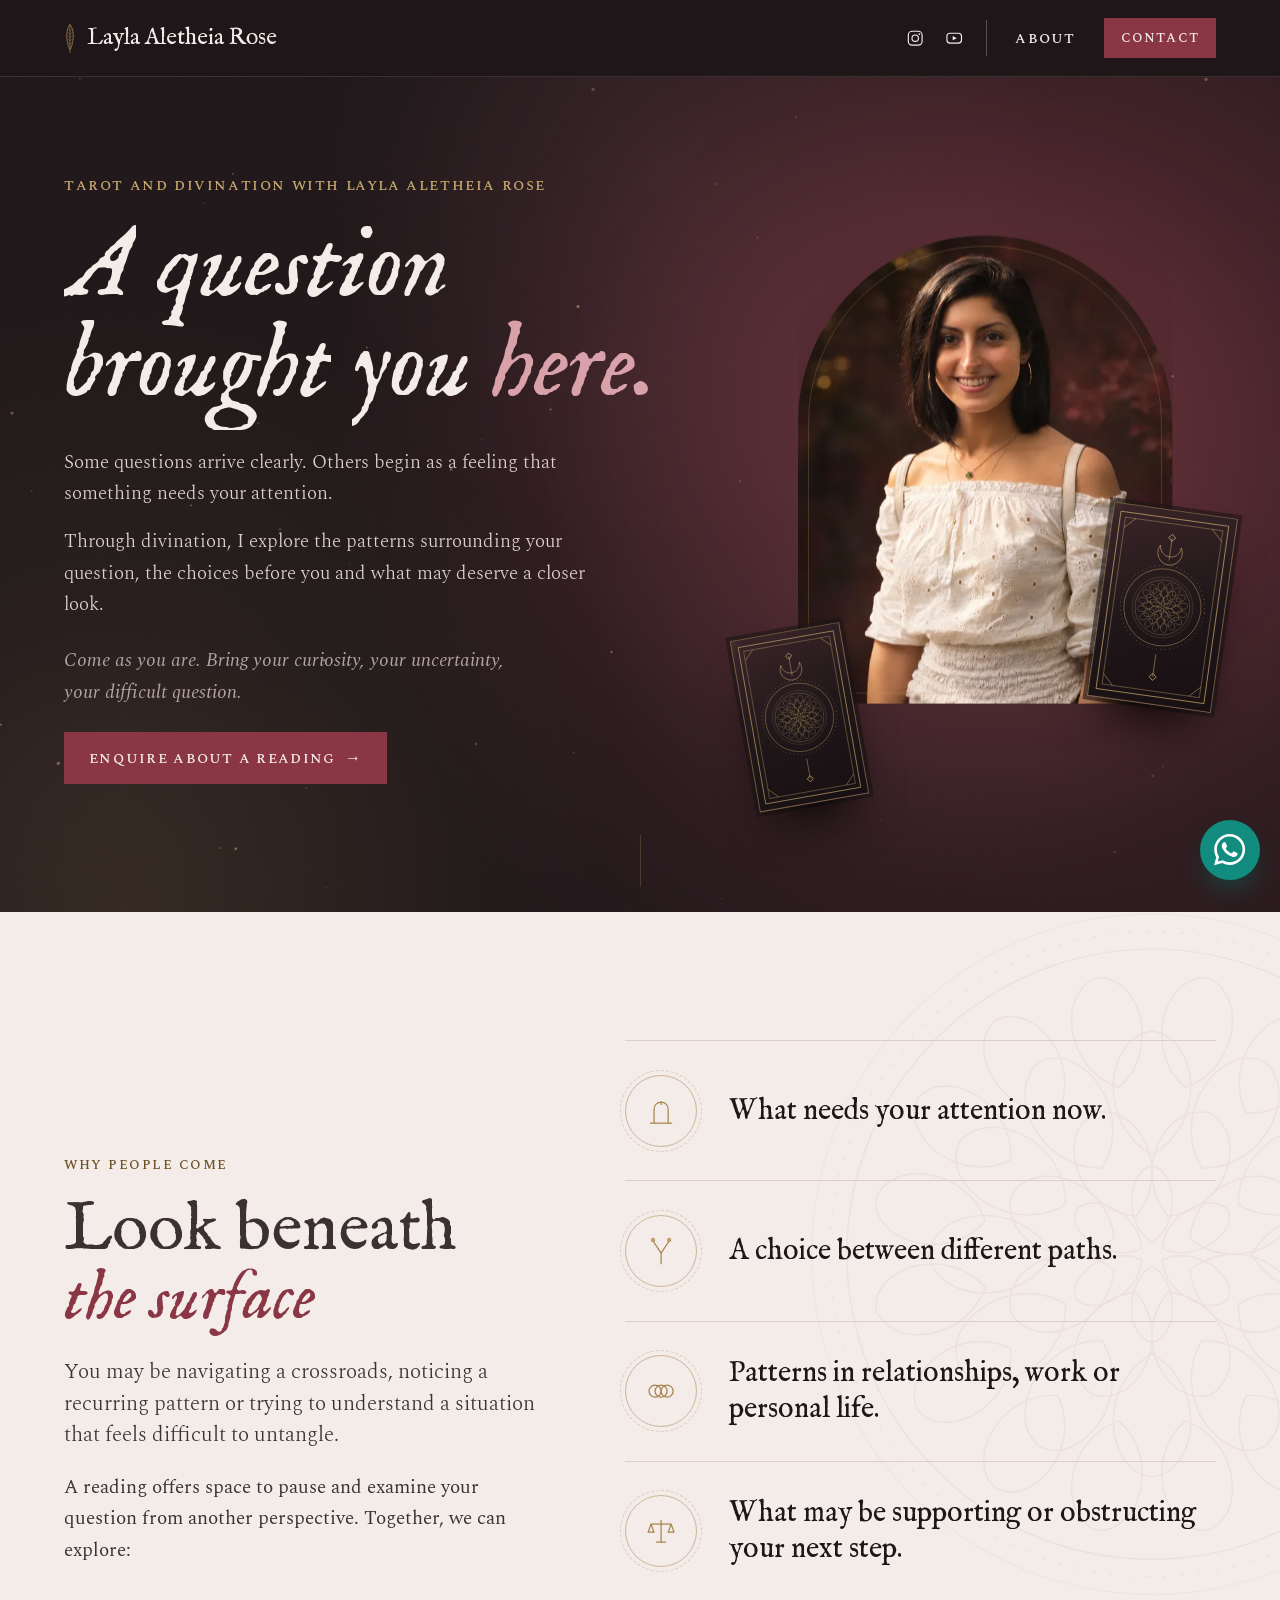
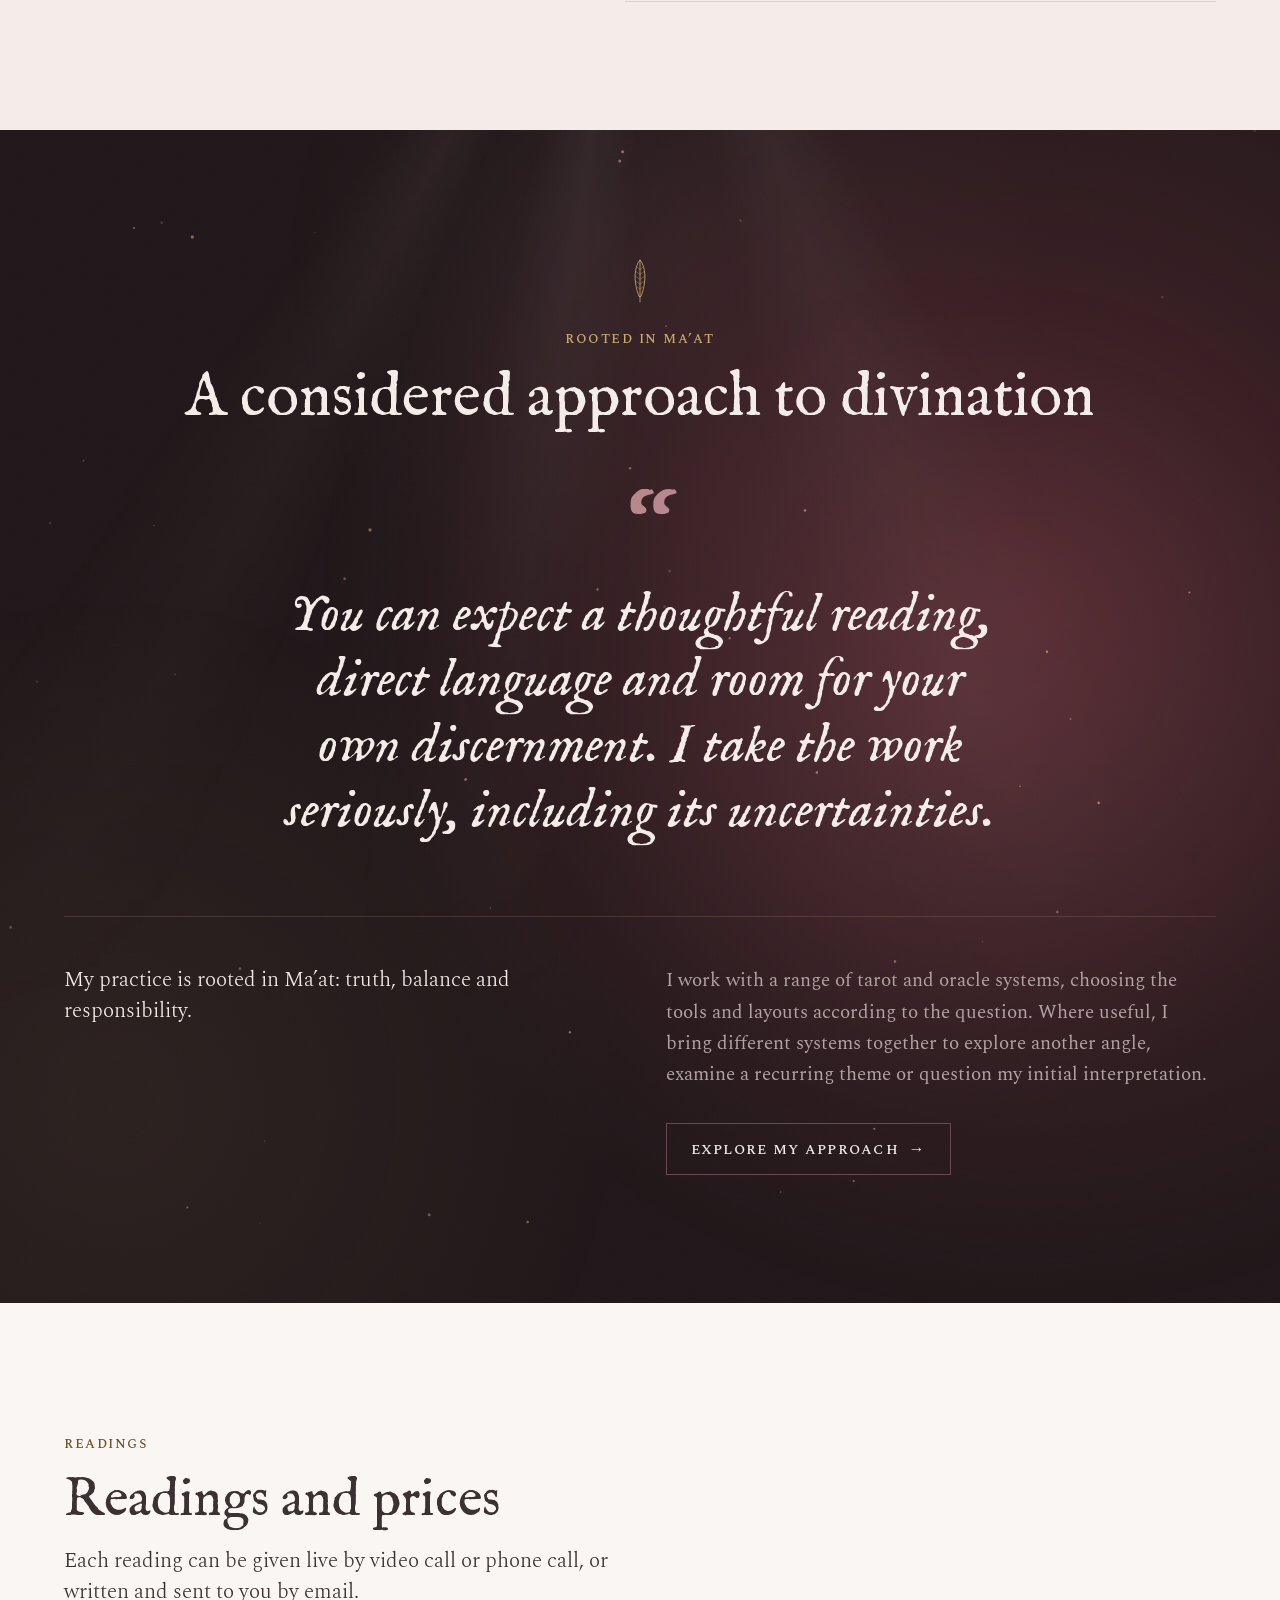
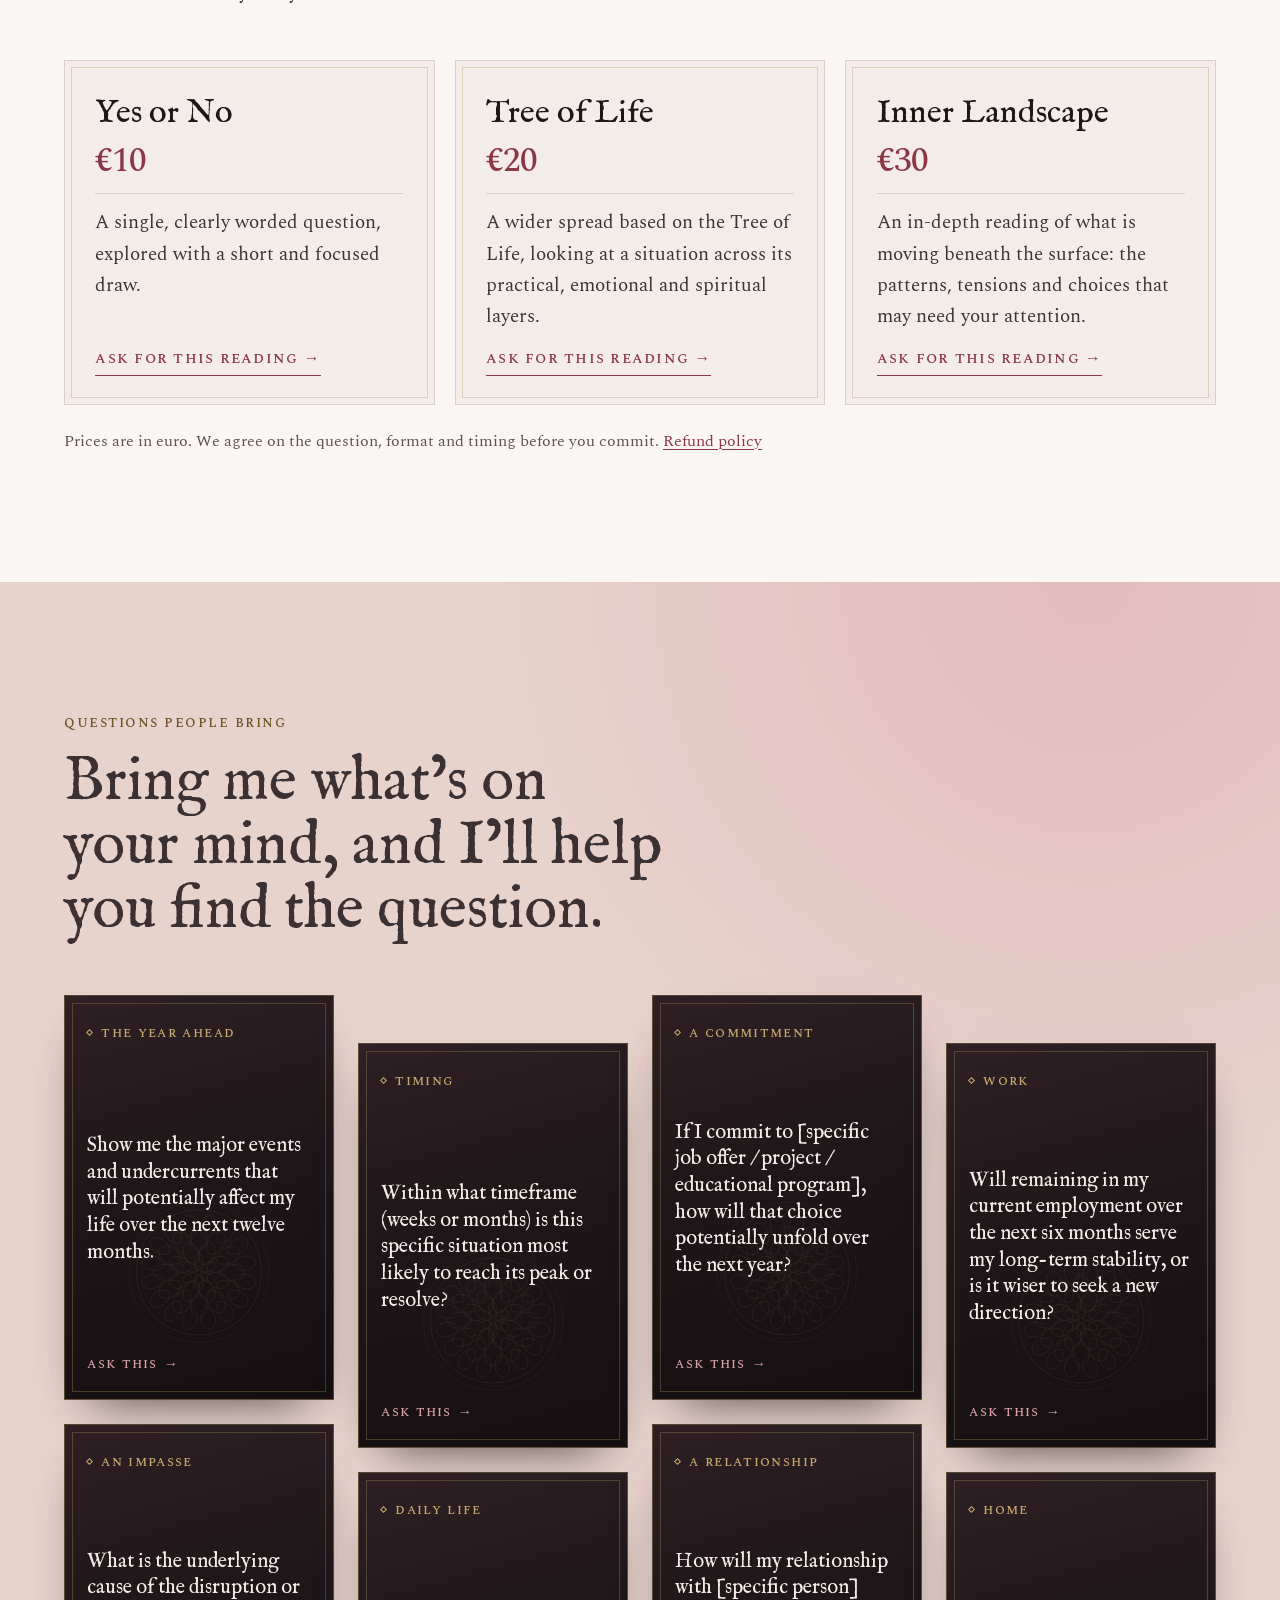
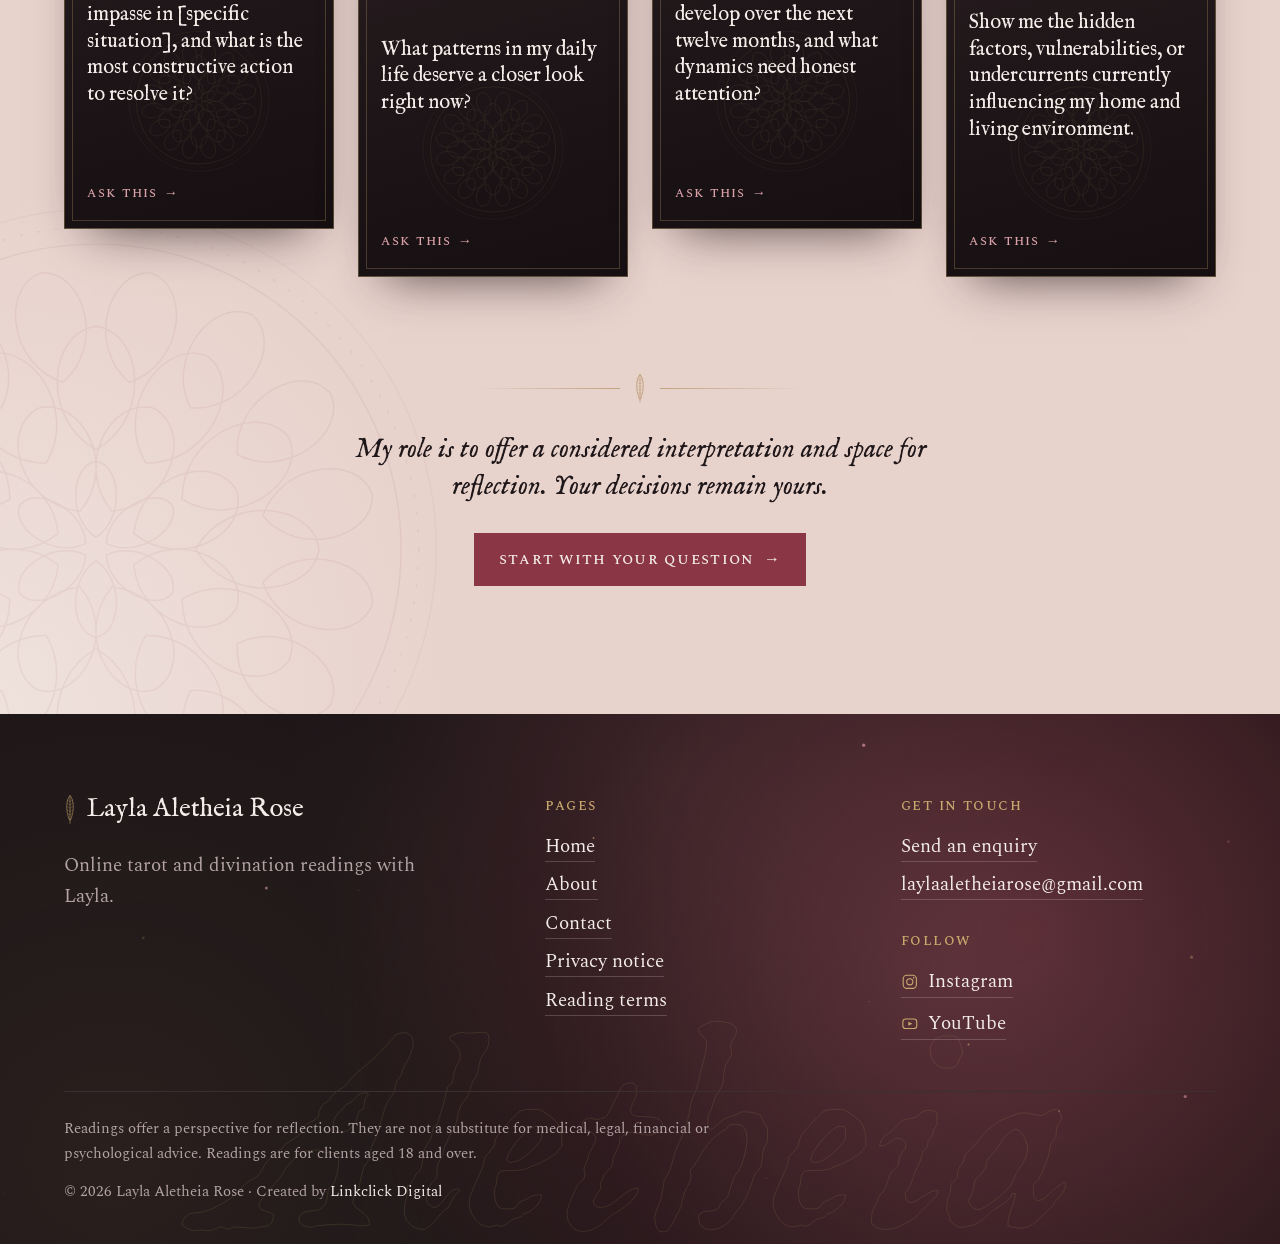
==== commit 2bebedbe: "Add Layla's portrait to the home hero - Home hero returns to two columns: text on the left, portrait" ====
--- a/index.html
+++ b/index.html
@@ -99,7 +99,7 @@
 <main id="main">
 
   <!-- Hero: the darkest point of the site -->
-  <section class="hero hero--layered section--dark wrap on-dark" data-atmos="1" aria-labelledby="hero-title">
+  <section class="hero hero--portrait section--dark wrap on-dark" data-atmos="1" aria-labelledby="hero-title">
     <div class="hero__glow" aria-hidden="true"></div>
     <div class="container hero__grid">
       <div class="hero__copy">
@@ -116,35 +116,19 @@
           <a class="btn" href="contact.html#enquiry">Enquire about a reading <span class="arrow" aria-hidden="true">→</span></a>
         </div>
       </div>
-      <!-- Image slot: bespoke line art (rose window inside an arch of light, two card backs).
-           A photograph can later replace .arch__stage with <img src="assets/img/hero.jpg" alt="…"> -->
-      <div class="hero-art" aria-hidden="true">
+      <!-- Portrait of Layla Aletheia Rose (Dalal Khalid Alshohaib), framed in the arch of light -->
+      <figure class="hero-art hero-portrait">
         <div data-depth="-0.05">
-          <div class="arch">
-            <div class="arch__rays"></div>
-            <div class="arch__stage">
-              <svg class="arch__ring" viewBox="-120 -120 240 240" fill="none" stroke="currentColor" stroke-width="0.6">
-                <circle r="112" stroke-dasharray="0.6 3.4"/>
-                <circle r="104"/>
-                <circle r="117" stroke-dasharray="1 28.6" stroke-width="5"/>
-              </svg>
-              <div class="arch__rose-wrap">
-          <svg class="arch__rose" viewBox="-120 -120 240 240" aria-hidden="true">
-            <path class="ring ring--1" pathLength="1" d="M0.0 -4.0C10.0 -10.5 8.5 -28.7 0.0 -30.0C-8.5 -28.7 -10.0 -10.5 0.0 -4.0ZM3.5 -2.0C14.1 3.4 29.1 -7.0 26.0 -15.0C20.6 -21.7 4.1 -13.9 3.5 -2.0ZM3.5 2.0C4.1 13.9 20.6 21.7 26.0 15.0C29.1 7.0 14.1 -3.4 3.5 2.0ZM0.0 4.0C-10.0 10.5 -8.5 28.7 0.0 30.0C8.5 28.7 10.0 10.5 0.0 4.0ZM-3.5 2.0C-14.1 -3.4 -29.1 7.0 -26.0 15.0C-20.6 21.7 -4.1 13.9 -3.5 2.0ZM-3.5 -2.0C-4.1 -13.9 -20.6 -21.7 -26.0 -15.0C-29.1 -7.0 -14.1 3.4 -3.5 -2.0Z"/>
-<path class="ring ring--2" pathLength="1" d="M5.4 -12.9C25.6 -14.8 33.3 -40.4 19.9 -48.0C5.0 -52.1 -7.6 -28.6 5.4 -12.9ZM12.9 -5.4C28.6 7.6 52.1 -5.0 48.0 -19.9C40.4 -33.3 14.8 -25.6 12.9 -5.4ZM12.9 5.4C14.8 25.6 40.4 33.3 48.0 19.9C52.1 5.0 28.6 -7.6 12.9 5.4ZM5.4 12.9C-7.6 28.6 5.0 52.1 19.9 48.0C33.3 40.4 25.6 14.8 5.4 12.9ZM-5.4 12.9C-25.6 14.8 -33.3 40.4 -19.9 48.0C-5.0 52.1 7.6 28.6 -5.4 12.9ZM-12.9 5.4C-28.6 -7.6 -52.1 5.0 -48.0 19.9C-40.4 33.3 -14.8 25.6 -12.9 5.4ZM-12.9 -5.4C-14.8 -25.6 -40.4 -33.3 -48.0 -19.9C-52.1 -5.0 -28.6 7.6 -12.9 -5.4ZM-5.4 -12.9C7.6 -28.6 -5.0 -52.1 -19.9 -48.0C-33.3 -40.4 -25.6 -14.8 -5.4 -12.9Z"/>
-<path class="ring ring--3" pathLength="1" d="M0.0 -34.0C19.0 -44.5 16.1 -73.9 0.0 -76.0C-16.1 -73.9 -19.0 -44.5 0.0 -34.0ZM17.0 -29.4C38.7 -29.0 50.9 -55.9 38.0 -65.8C23.0 -72.1 5.8 -48.0 17.0 -29.4ZM29.4 -17.0C48.0 -5.8 72.1 -23.0 65.8 -38.0C55.9 -50.9 29.0 -38.7 29.4 -17.0ZM34.0 -0.0C44.5 19.0 73.9 16.1 76.0 -0.0C73.9 -16.2 44.5 -19.0 34.0 -0.0ZM29.4 17.0C29.0 38.7 55.9 50.9 65.8 38.0C72.1 23.0 48.0 5.8 29.4 17.0ZM17.0 29.4C5.8 48.0 23.0 72.1 38.0 65.8C50.9 55.9 38.7 29.0 17.0 29.4ZM0.0 34.0C-19.0 44.5 -16.1 73.9 0.0 76.0C16.2 73.9 19.0 44.5 0.0 34.0ZM-17.0 29.4C-38.7 29.0 -50.9 55.9 -38.0 65.8C-23.0 72.1 -5.8 48.0 -17.0 29.4ZM-29.4 17.0C-48.0 5.8 -72.1 23.0 -65.8 38.0C-55.9 50.9 -29.0 38.7 -29.4 17.0ZM-34.0 0.0C-44.5 -19.0 -73.9 -16.1 -76.0 0.0C-73.9 16.2 -44.5 19.0 -34.0 0.0ZM-29.4 -17.0C-29.0 -38.7 -55.9 -50.9 -65.8 -38.0C-72.1 -23.0 -48.0 -5.8 -29.4 -17.0ZM-17.0 -29.4C-5.8 -48.0 -23.0 -72.1 -38.0 -65.8C-50.9 -55.9 -38.7 -29.0 -17.0 -29.4Z"/>
-<path class="ring ring--4" pathLength="1" d="M11.3 -56.9C29.8 -62.9 32.5 -89.5 18.7 -94.2C4.2 -95.1 -3.5 -69.5 11.3 -56.9ZM32.2 -48.2C51.6 -46.7 64.3 -70.2 53.3 -79.8C40.3 -86.3 23.4 -65.6 32.2 -48.2ZM48.2 -32.2C65.6 -23.4 86.3 -40.3 79.8 -53.3C70.2 -64.3 46.7 -51.6 48.2 -32.2ZM56.9 -11.3C69.5 3.5 95.1 -4.2 94.2 -18.7C89.5 -32.5 62.9 -29.8 56.9 -11.3ZM56.9 11.3C62.9 29.8 89.5 32.5 94.2 18.7C95.1 4.2 69.5 -3.5 56.9 11.3ZM48.2 32.2C46.7 51.6 70.2 64.3 79.8 53.3C86.3 40.3 65.6 23.4 48.2 32.2ZM32.2 48.2C23.4 65.6 40.3 86.3 53.3 79.8C64.3 70.2 51.6 46.7 32.2 48.2ZM11.3 56.9C-3.5 69.5 4.2 95.1 18.7 94.2C32.5 89.5 29.8 62.9 11.3 56.9ZM-11.3 56.9C-29.8 62.9 -32.5 89.5 -18.7 94.2C-4.2 95.1 3.5 69.5 -11.3 56.9ZM-32.2 48.2C-51.6 46.7 -64.3 70.2 -53.3 79.8C-40.3 86.3 -23.4 65.6 -32.2 48.2ZM-48.2 32.2C-65.6 23.4 -86.3 40.3 -79.8 53.3C-70.2 64.3 -46.7 51.6 -48.2 32.2ZM-56.9 11.3C-69.5 -3.5 -95.1 4.2 -94.2 18.7C-89.5 32.5 -62.9 29.8 -56.9 11.3ZM-56.9 -11.3C-62.9 -29.8 -89.5 -32.5 -94.2 -18.7C-95.1 -4.2 -69.5 3.5 -56.9 -11.3ZM-48.2 -32.2C-46.7 -51.6 -70.2 -64.3 -79.8 -53.3C-86.3 -40.3 -65.6 -23.4 -48.2 -32.2ZM-32.2 -48.2C-23.4 -65.6 -40.3 -86.3 -53.3 -79.8C-64.3 -70.2 -51.6 -46.7 -32.2 -48.2ZM-11.3 -56.9C3.5 -69.5 -4.2 -95.1 -18.7 -94.2C-32.5 -89.5 -29.8 -62.9 -11.3 -56.9Z"/>
-            <circle class="core" r="2.6"/>
-          </svg>
-              </div>
-              <span class="arch__base"></span>
-              <svg class="arch__feather"><use href="#feather"/></svg>
-            </div>
+          <div class="arch arch--photo">
+            <picture>
+              <source type="image/webp" srcset="assets/img/layla-portrait-560.webp 560w, assets/img/layla-portrait-840.webp 840w, assets/img/layla-portrait-1120.webp 1120w" sizes="(min-width: 56rem) 26rem, 80vw">
+              <img src="assets/img/layla-portrait-840.jpg" width="840" height="1050" alt="Layla Aletheia Rose smiling, in a white off-the-shoulder blouse, against a deep red background." fetchpriority="high" decoding="async">
+            </picture>
           </div>
         </div>
-        <div class="tcard tcard--a"><div data-depth="0.14"><div class="tcard__tilt"><div class="tcard__face"><svg><use href="#cardback"/></svg></div></div></div></div>
-        <div class="tcard tcard--b"><div data-depth="0.26"><div class="tcard__tilt"><div class="tcard__face"><svg><use href="#cardback"/></svg></div></div></div></div>
-      </div>
+        <div class="tcard tcard--a" aria-hidden="true"><div data-depth="0.14"><div class="tcard__tilt"><div class="tcard__face"><svg><use href="#cardback"/></svg></div></div></div></div>
+        <div class="tcard tcard--b" aria-hidden="true"><div data-depth="0.26"><div class="tcard__tilt"><div class="tcard__face"><svg><use href="#cardback"/></svg></div></div></div></div>
+      </figure>
     </div>
     <span class="scroll-cue" aria-hidden="true"></span>
   </section>
--- a/assets/css/site.css
+++ b/assets/css/site.css
@@ -1004,3 +1004,24 @@
   .site-footer { padding-bottom: calc(2.5rem + 4.75rem); }
 }
 @media print { .wa-float { display: none; } }
+
+/* ==========================================================================
+   Home hero with Layla's portrait: text on the left, portrait on the right.
+   The photo sits in the same arch of light the line art used, so the arch's
+   reveal animation and inner frame carry over.
+   ========================================================================== */
+.hero--portrait .hero__grid { align-items: center; }
+.hero--portrait .hero__copy { text-align: left; justify-items: start; }
+.hero-portrait { margin-block: 0; }
+.arch--photo { aspect-ratio: 4 / 5; background: #150F11; }
+.arch--photo picture, .arch--photo img { position: absolute; inset: 0; width: 100%; height: 100%; }
+.arch--photo picture { z-index: 1; }
+.arch--photo img { object-fit: cover; object-position: 50% 28%; }
+.arch--photo::before { opacity: 0.05; }
+/* Keep the floating cards to the portrait's edges so they never cross the face */
+.hero-portrait .tcard { width: 27%; }
+.hero-portrait .tcard--a { right: -2%; top: 52%; }
+.hero-portrait .tcard--b { left: -2%; bottom: 2%; width: 24%; }
+@media (max-width: 55.99rem) {
+  .hero--portrait .hero-art { max-width: 24rem; }
+}
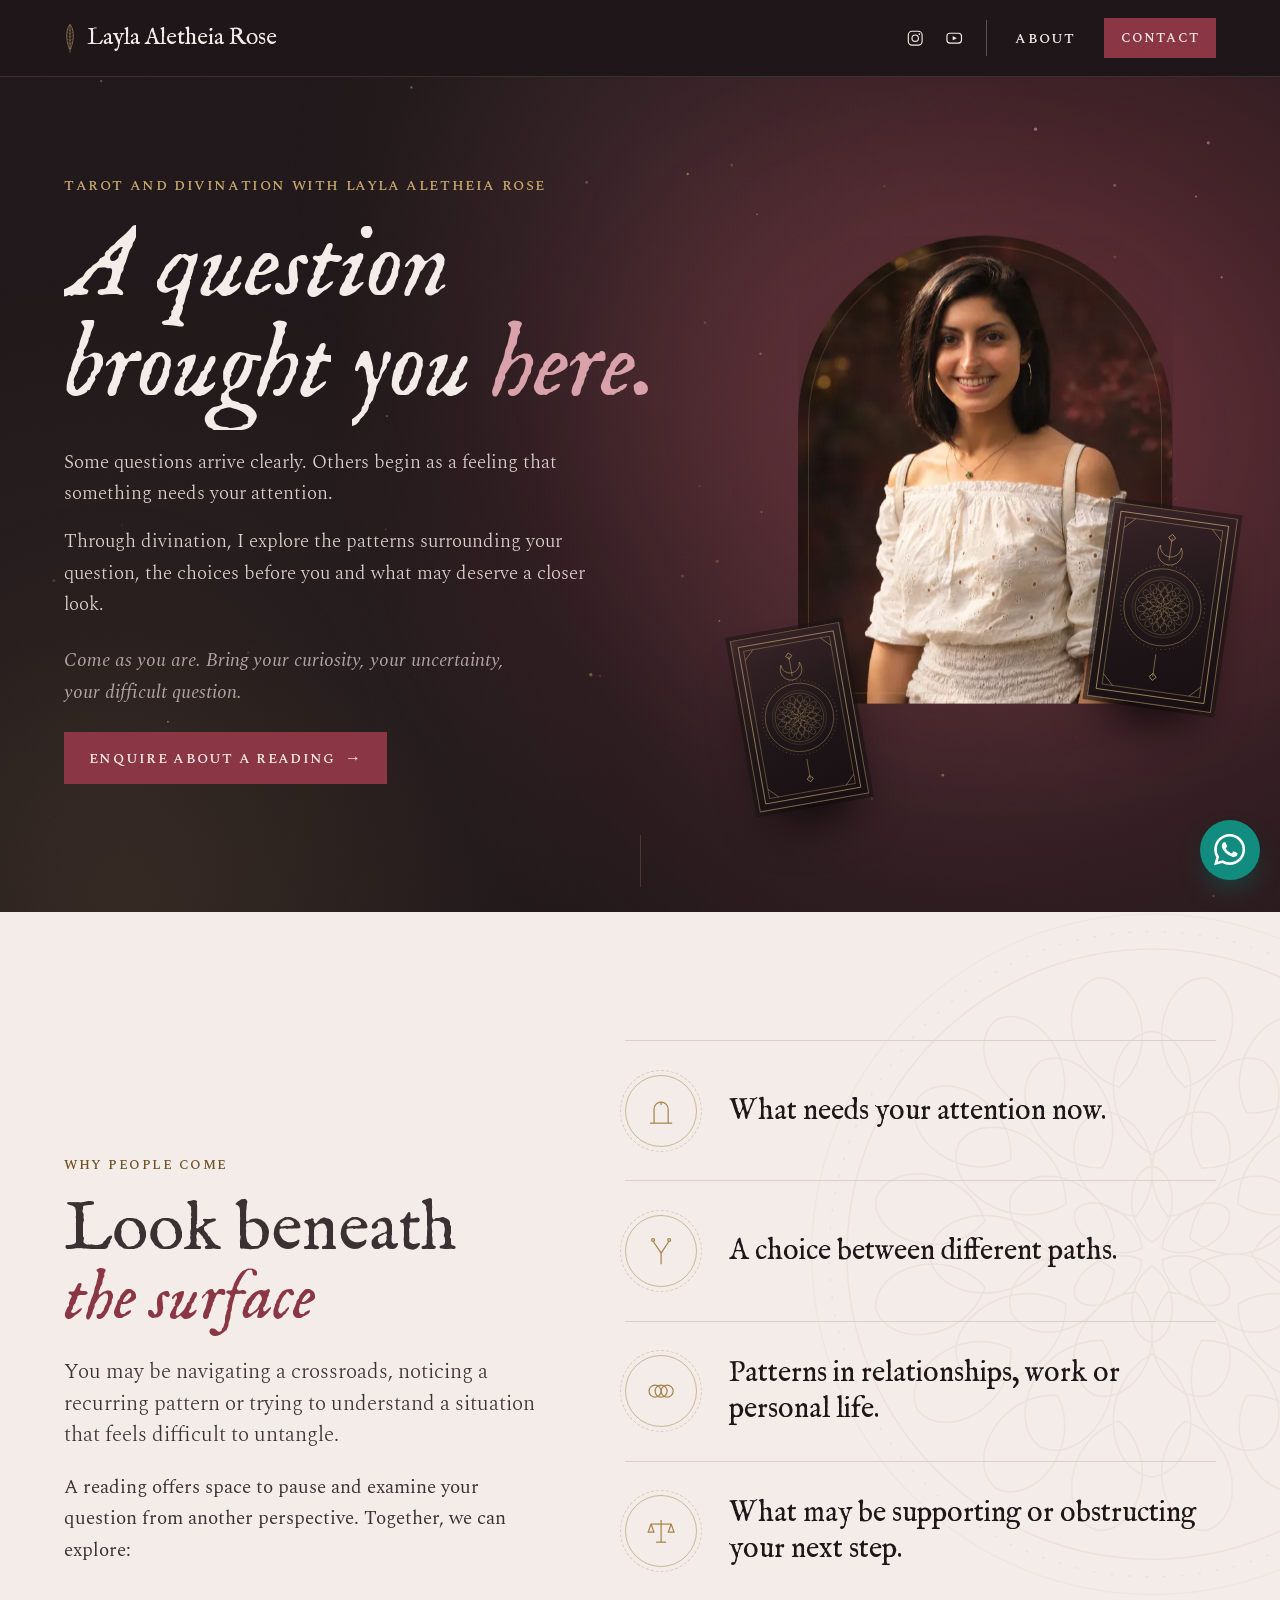
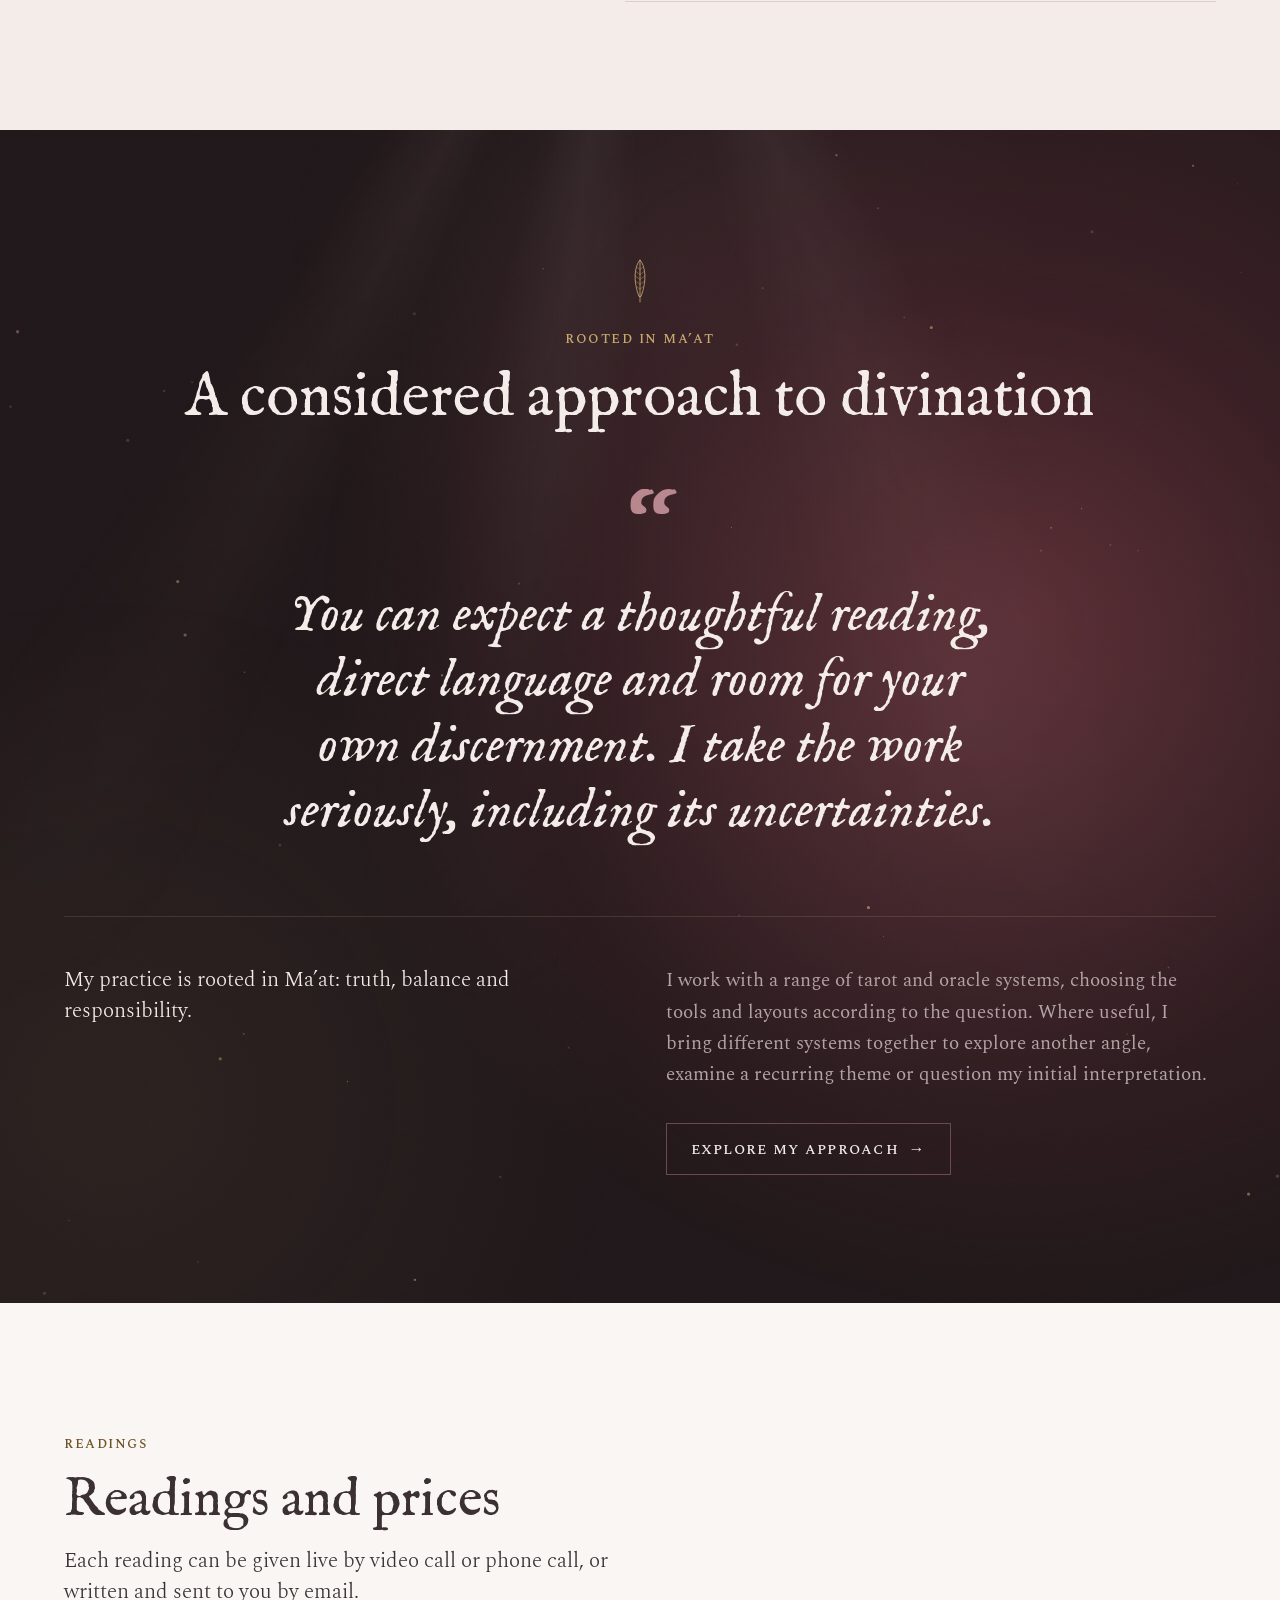
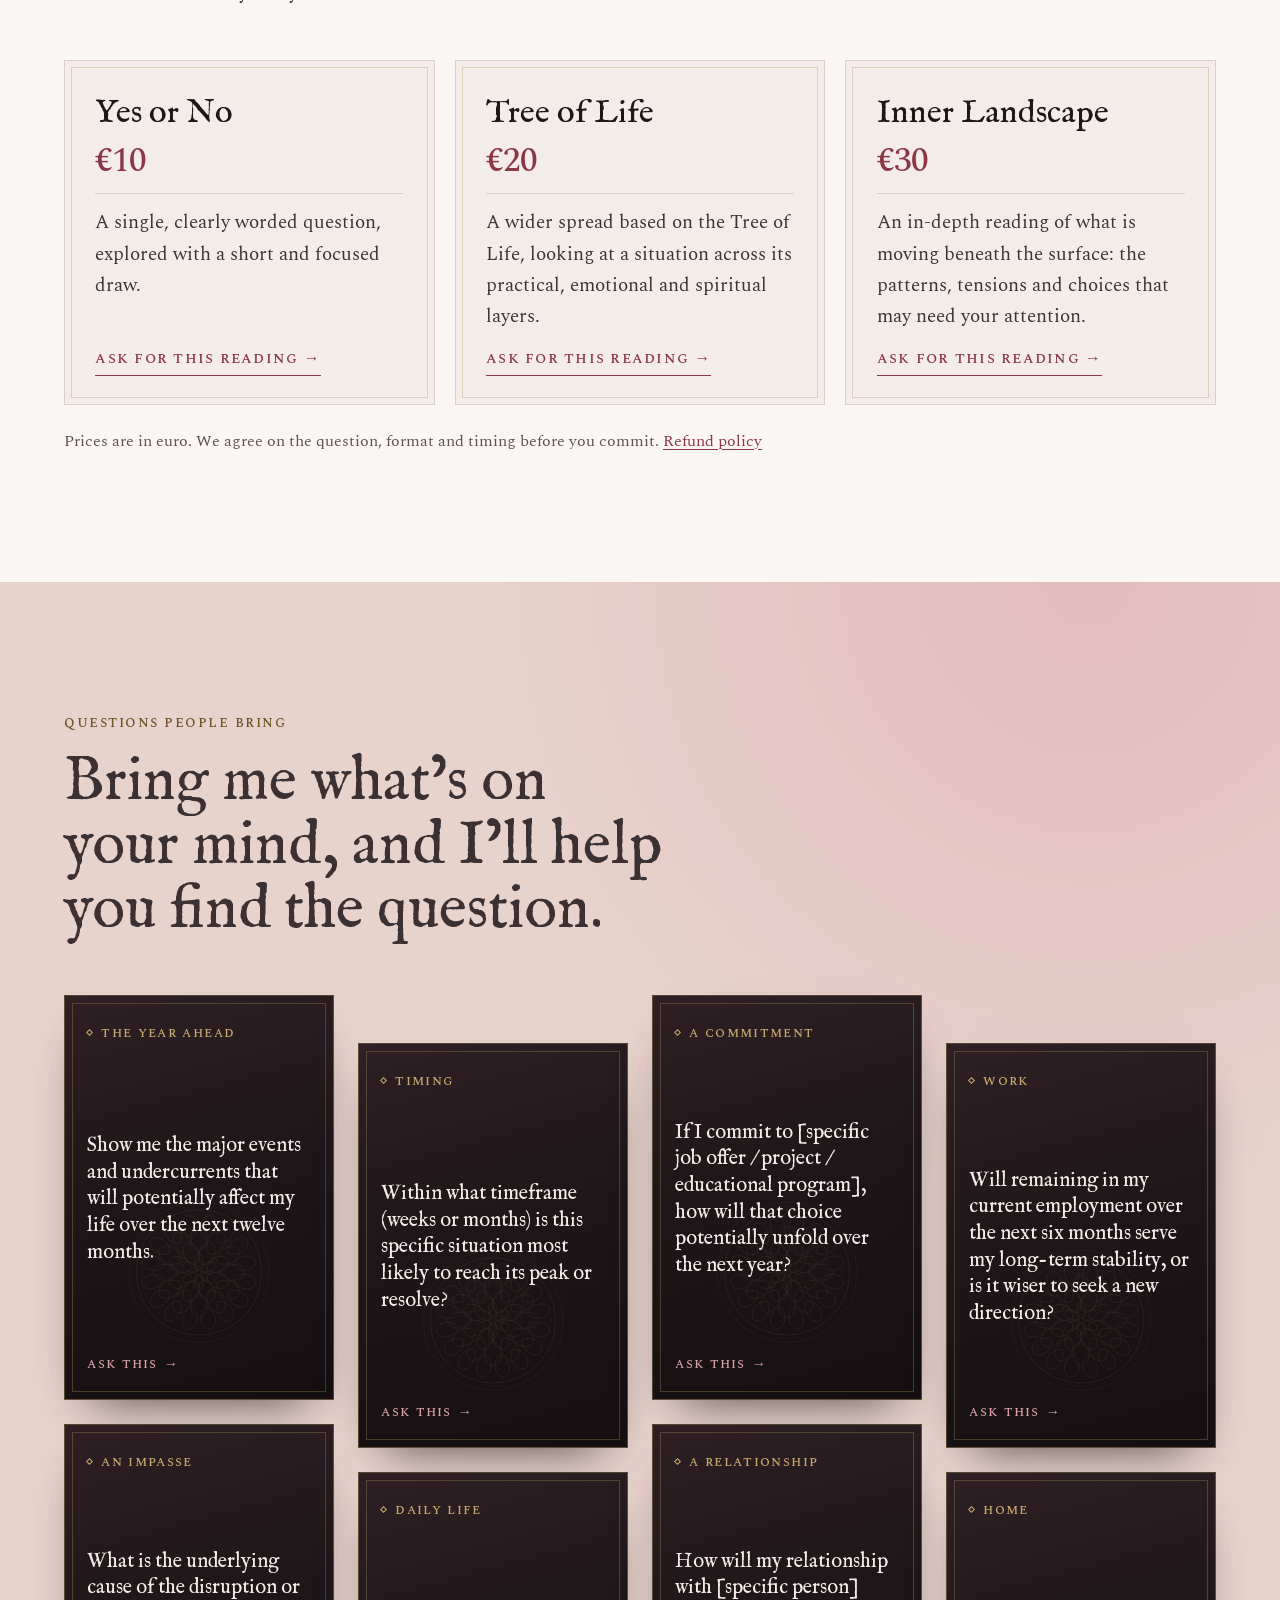
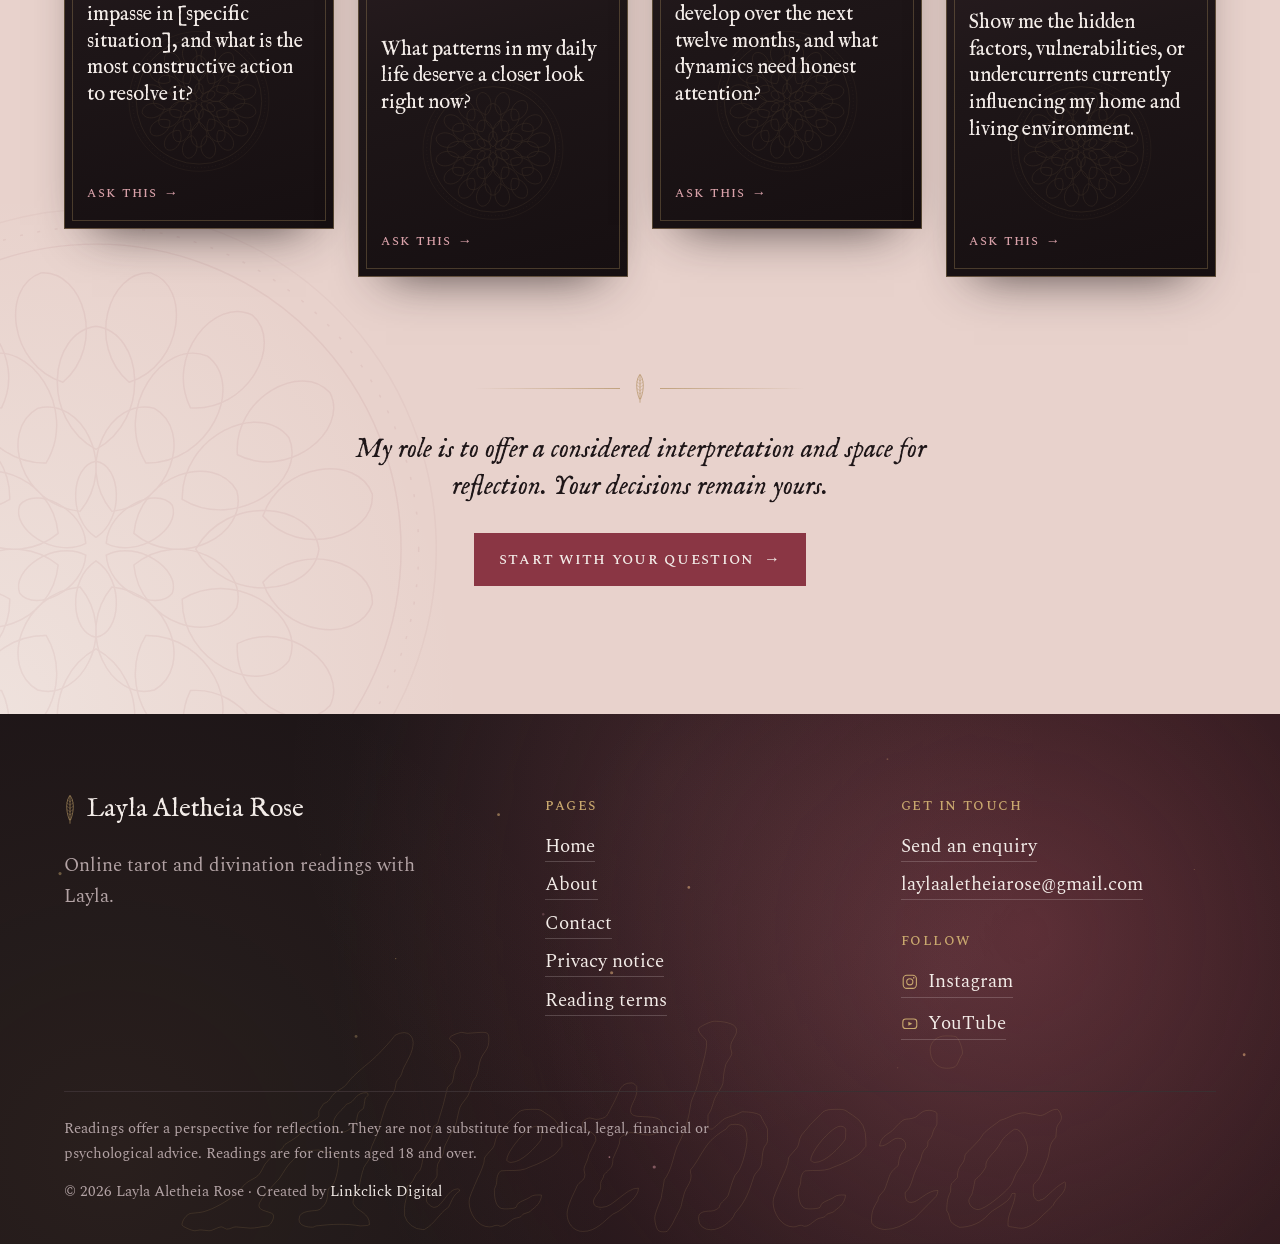
==== commit d30d6f68: "Add "Who is Layla?" bio section to the About page - New section after the About hero: "Layla Alethei" ====
--- a/index.html
+++ b/index.html
@@ -29,6 +29,7 @@
   "@context": "https://schema.org",
   "@type": "Person",
   "name": "Layla Aletheia Rose",
+  "alternateName": "Dalal Khalid Alshohaib",
   "url": "https://laylaaletheiarose.com/",
   "email": "mailto:laylaaletheiarose@gmail.com",
   "description": "Tarot and divination readings online from the Republic of Ireland, rooted in Ma’at: truth, balance and responsibility.",
--- a/assets/css/site.css
+++ b/assets/css/site.css
@@ -1025,3 +1025,20 @@
 @media (max-width: 55.99rem) {
   .hero--portrait .hero-art { max-width: 24rem; }
 }
+
+/* ==========================================================================
+   About: "Who is Layla?" bio with portrait
+   ========================================================================== */
+.bio { border-top: 1px solid var(--line-light); }
+.bio__grid { display: grid; gap: clamp(2.5rem, 6vw, 5rem); grid-template-columns: 1fr; align-items: start; }
+.bio__grid > * { min-width: 0; }
+.bio__portrait { margin: 0 auto; width: 100%; max-width: 22rem; }
+.bio__portrait .arch { box-shadow: inset 0 0 0 1px rgba(166, 130, 74, 0.4), 0 40px 80px -40px rgba(30, 22, 24, 0.6); }
+@media (min-width: 56rem) {
+  .bio__grid { grid-template-columns: minmax(0, 0.8fr) minmax(0, 1.2fr); }
+  .bio__portrait { position: sticky; top: 7rem; margin: 0; }
+}
+.bio__text { max-width: 40rem; }
+.bio__text .h2 { margin-top: 0.3em; color: var(--subrosa); }
+.bio__lead { margin-top: 1.25rem; font-family: var(--f-display); font-style: italic; font-size: clamp(1.45rem, 2.6vw, 1.85rem); line-height: 1.3; color: var(--rose); }
+.bio__body { margin-top: 1.75rem; display: grid; gap: 1.1em; }
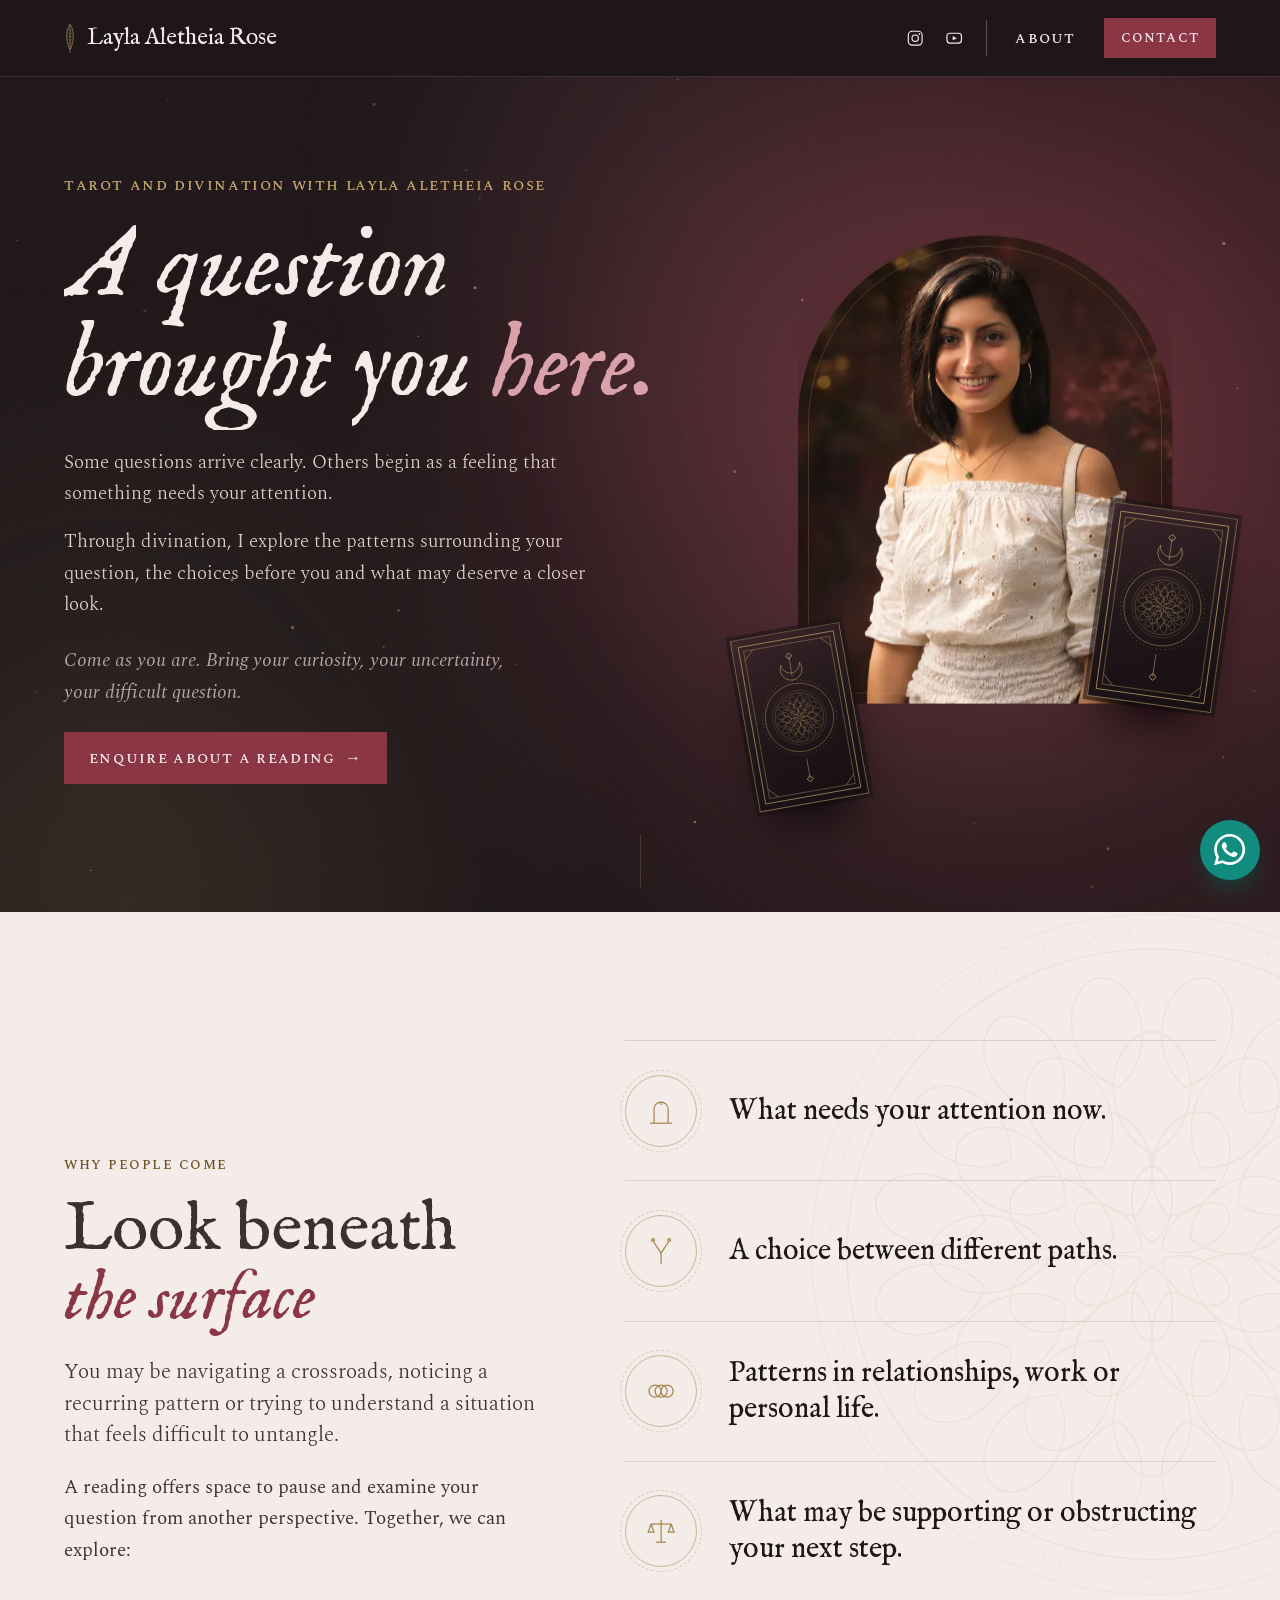
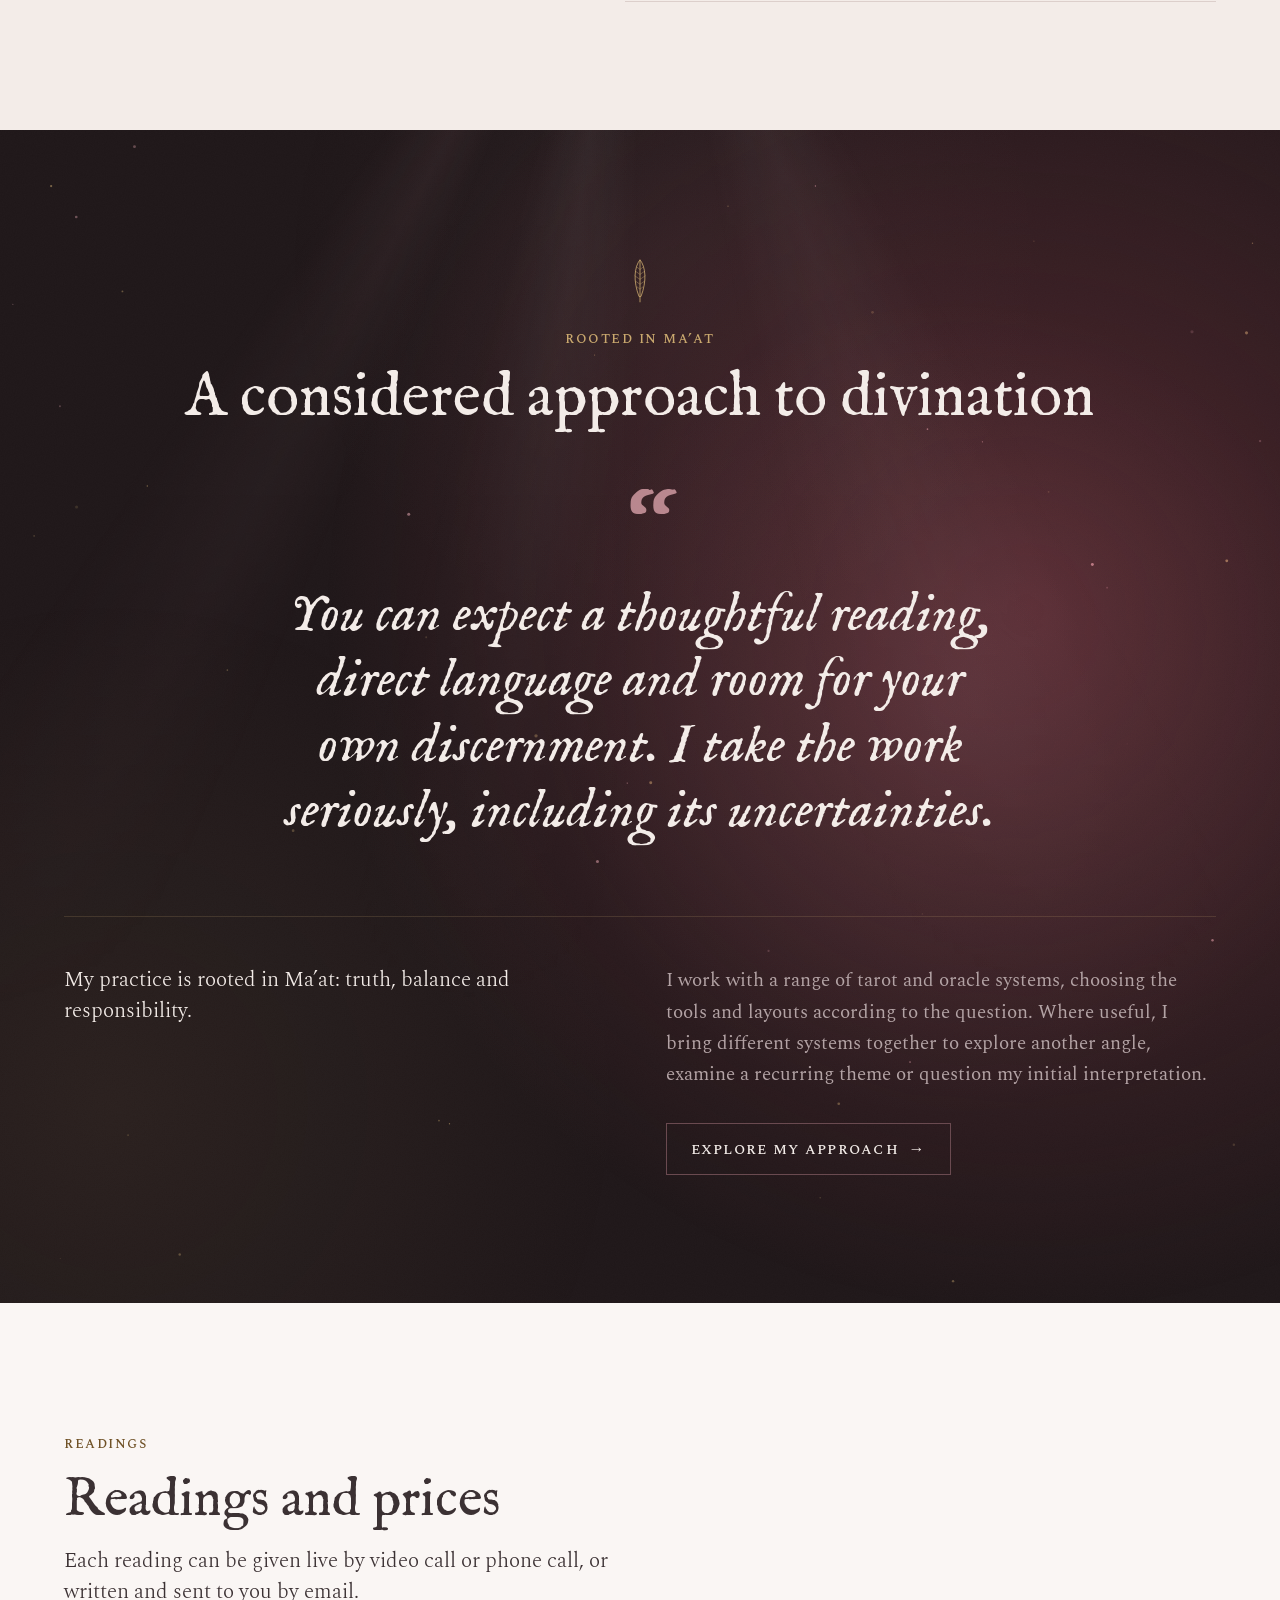
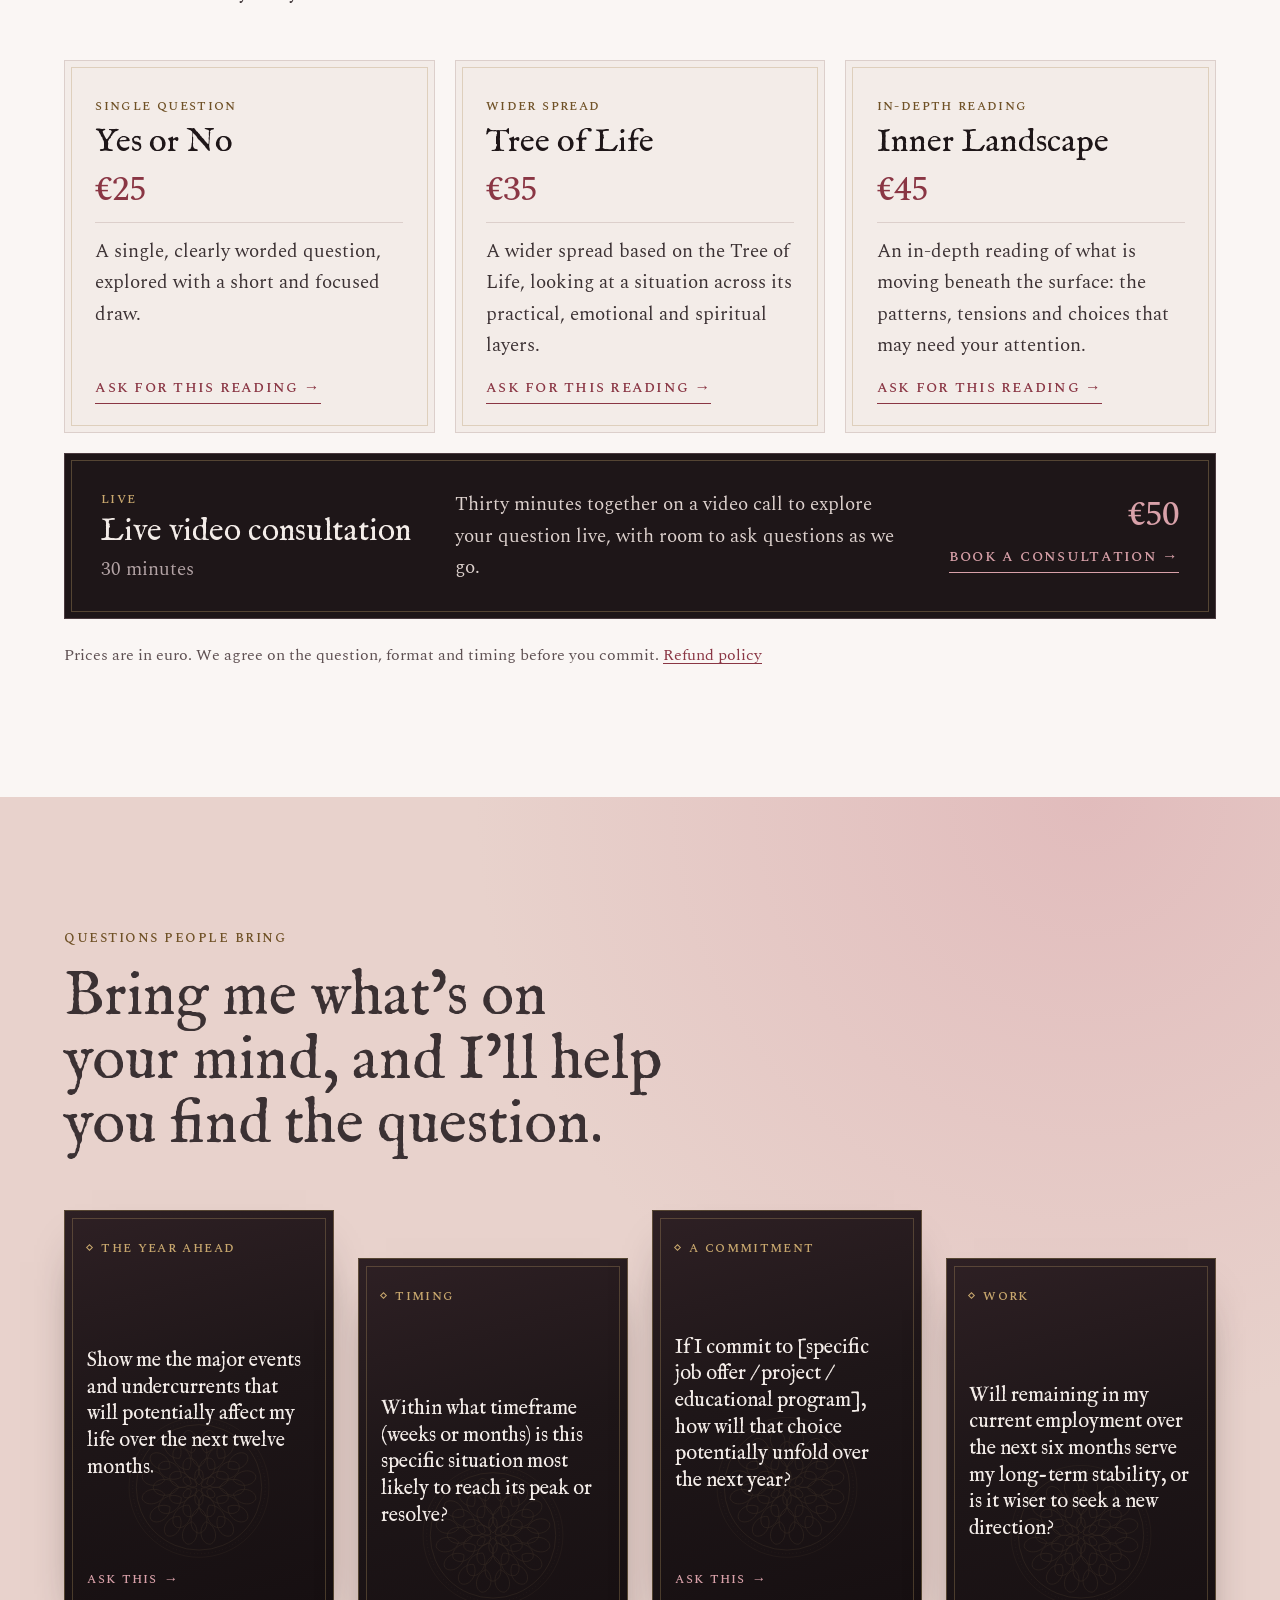
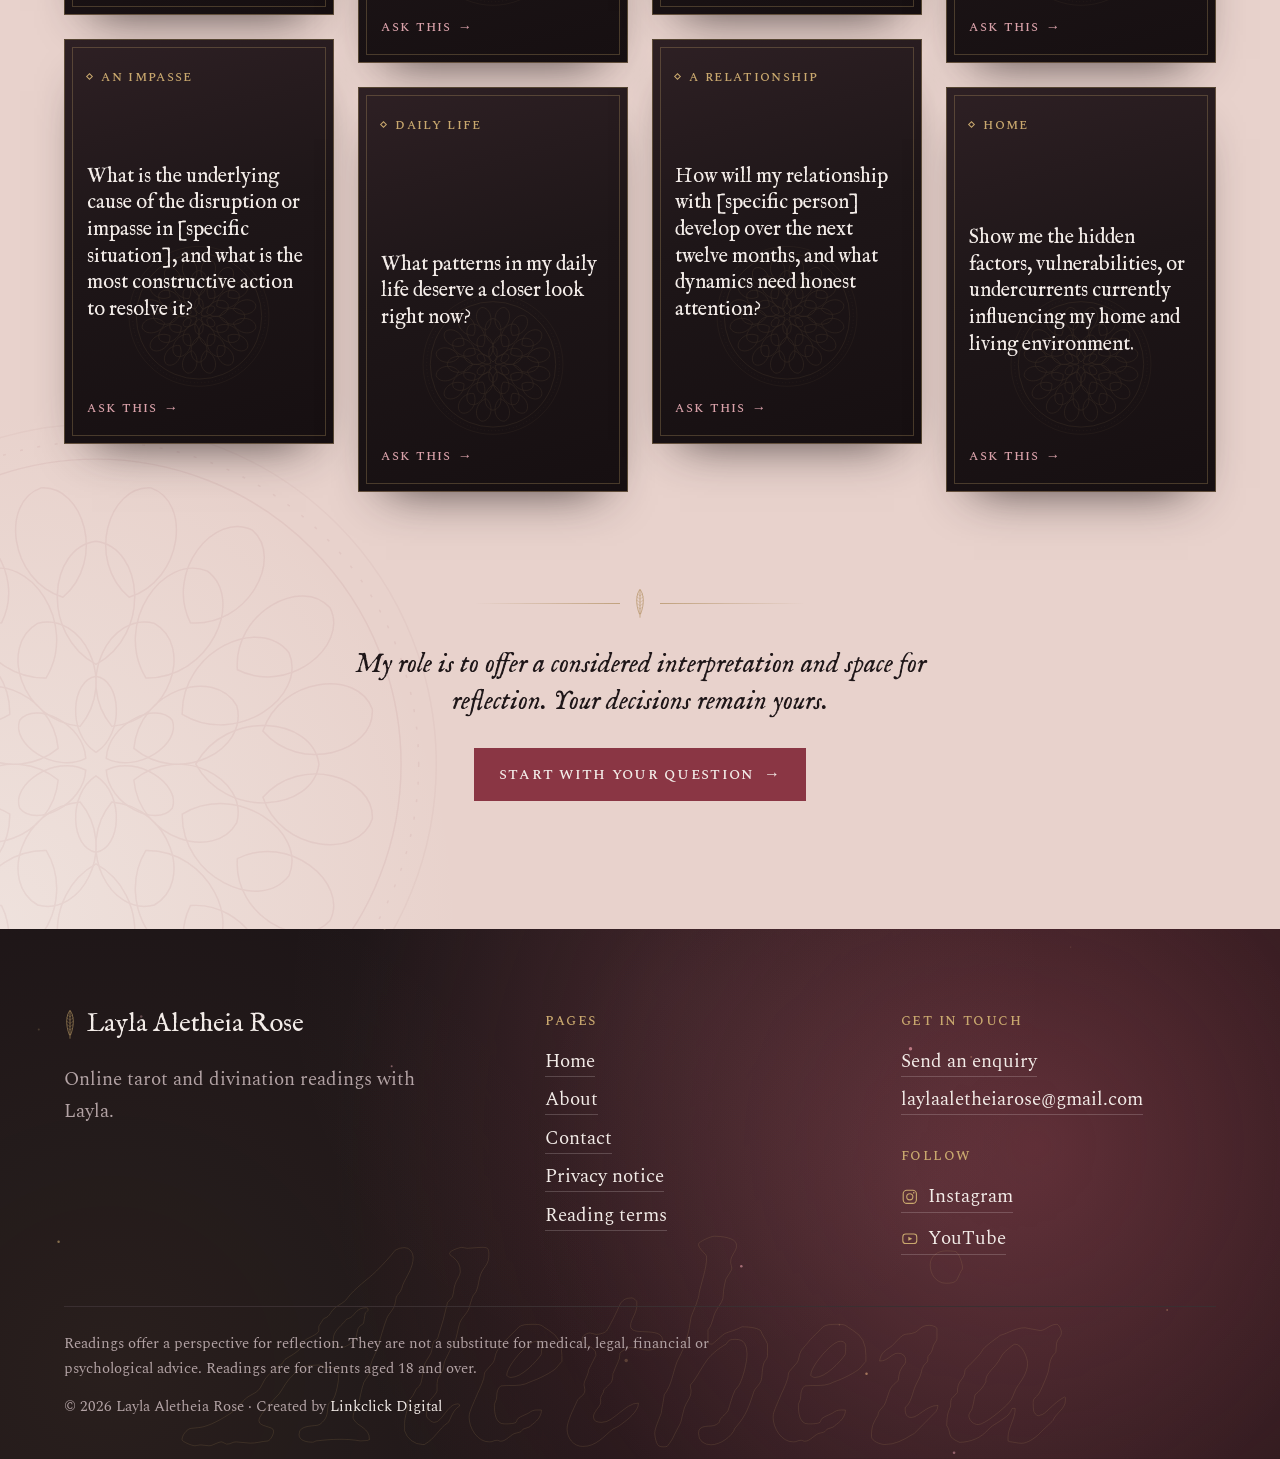
==== commit 6968b9c4: "Update reading prices and add 30-minute live video consultation - Prices: Yes or No €25, Tree of Lif" ====
--- a/index.html
+++ b/index.html
@@ -36,9 +36,10 @@
   "sameAs": ["https://www.instagram.com/laylaaletheiarose/", "https://www.youtube.com/@LaylaAletheiaRose"],
   "knowsAbout": ["Tarot", "Divination", "Oracle cards", "Ma’at"],
   "makesOffer": [
-    { "@type": "Offer", "name": "Yes or No tarot reading", "price": "10.00", "priceCurrency": "EUR" },
-    { "@type": "Offer", "name": "Tree of Life tarot reading", "price": "20.00", "priceCurrency": "EUR" },
-    { "@type": "Offer", "name": "Inner Landscape tarot reading", "price": "30.00", "priceCurrency": "EUR" }
+    { "@type": "Offer", "name": "Yes or No tarot reading", "price": "25.00", "priceCurrency": "EUR" },
+    { "@type": "Offer", "name": "Tree of Life tarot reading", "price": "35.00", "priceCurrency": "EUR" },
+    { "@type": "Offer", "name": "Inner Landscape tarot reading (in-depth)", "price": "45.00", "priceCurrency": "EUR" },
+    { "@type": "Offer", "name": "Live video consultation, 30 minutes", "price": "50.00", "priceCurrency": "EUR" }
   ]
 }
 </script>
@@ -199,24 +200,39 @@
       </div>
       <ul class="reading-cards" role="list" data-stagger="140">
         <li class="reading-card" data-reveal>
+          <p class="reading-card__tag">Single question</p>
           <h3 class="reading-card__name">Yes or No</h3>
-          <p class="reading-card__price"><span class="visually-hidden">Price: </span>€10</p>
+          <p class="reading-card__price"><span class="visually-hidden">Price: </span>€25</p>
           <p class="reading-card__desc">A single, clearly worded question, explored with a short and focused draw.</p>
           <a class="reading-card__ask" href="contact.html?reading=yesno#enquiry" data-reading="yesno">Ask for this reading<span class="visually-hidden">: Yes or No</span> <span aria-hidden="true">→</span></a>
         </li>
         <li class="reading-card" data-reveal>
+          <p class="reading-card__tag">Wider spread</p>
           <h3 class="reading-card__name">Tree of Life</h3>
-          <p class="reading-card__price"><span class="visually-hidden">Price: </span>€20</p>
+          <p class="reading-card__price"><span class="visually-hidden">Price: </span>€35</p>
           <p class="reading-card__desc">A wider spread based on the Tree of Life, looking at a situation across its practical, emotional and spiritual layers.</p>
           <a class="reading-card__ask" href="contact.html?reading=tree#enquiry" data-reading="tree">Ask for this reading<span class="visually-hidden">: Tree of Life</span> <span aria-hidden="true">→</span></a>
         </li>
         <li class="reading-card" data-reveal>
+          <p class="reading-card__tag">In-depth reading</p>
           <h3 class="reading-card__name">Inner Landscape</h3>
-          <p class="reading-card__price"><span class="visually-hidden">Price: </span>€30</p>
+          <p class="reading-card__price"><span class="visually-hidden">Price: </span>€45</p>
           <p class="reading-card__desc">An in-depth reading of what is moving beneath the surface: the patterns, tensions and choices that may need your attention.</p>
           <a class="reading-card__ask" href="contact.html?reading=inner#enquiry" data-reading="inner">Ask for this reading<span class="visually-hidden">: Inner Landscape</span> <span aria-hidden="true">→</span></a>
         </li>
       </ul>
+      <div class="consult-card" data-reveal>
+        <div class="consult-card__head">
+          <p class="consult-card__kicker">Live</p>
+          <h3 class="consult-card__name">Live video consultation</h3>
+          <p class="consult-card__meta">30 minutes</p>
+        </div>
+        <p class="consult-card__desc">Thirty minutes together on a video call to explore your question live, with room to ask questions as we go.</p>
+        <div class="consult-card__end">
+          <p class="consult-card__price"><span class="visually-hidden">Price: </span>€50</p>
+          <a class="consult-card__ask" href="contact.html?reading=consult#enquiry" data-reading="consult">Book a consultation<span class="visually-hidden">: live video consultation, 30 minutes</span> <span aria-hidden="true">→</span></a>
+        </div>
+      </div>
       <p class="readings-note" data-reveal>Prices are in euro. We agree on the question, format and timing before you commit. <a href="contact.html#refund">Refund policy</a></p>
     </div>
   </section>
--- a/assets/css/site.css
+++ b/assets/css/site.css
@@ -1042,3 +1042,32 @@
 .bio__text .h2 { margin-top: 0.3em; color: var(--subrosa); }
 .bio__lead { margin-top: 1.25rem; font-family: var(--f-display); font-style: italic; font-size: clamp(1.45rem, 2.6vw, 1.85rem); line-height: 1.3; color: var(--rose); }
 .bio__body { margin-top: 1.75rem; display: grid; gap: 1.1em; }
+
+/* ==========================================================================
+   Live video consultation: a wide, dark card under the three readings
+   ========================================================================== */
+.reading-card__tag {
+  margin-bottom: -0.45rem; font-family: var(--f-label); font-weight: 500; font-size: 0.85rem;
+  letter-spacing: 0.1em; text-transform: lowercase; color: var(--ochre-text);
+}
+.consult-card {
+  position: relative; margin-top: 1.25rem;
+  display: grid; gap: 1rem 2.5rem; grid-template-columns: 1fr; align-items: center;
+  padding: clamp(1.5rem, 3vw, 2.1rem) clamp(1.35rem, 3vw, 2.25rem);
+  background: var(--subrosa); color: var(--vellum); border: 1px solid #4A3A3E;
+}
+.consult-card::after { content: ""; position: absolute; inset: 6px; border: 1px solid rgba(201, 168, 110, 0.32); pointer-events: none; }
+.consult-card > * { position: relative; z-index: 1; min-width: 0; }
+@media (min-width: 48rem) { .consult-card { grid-template-columns: minmax(0, 0.9fr) minmax(0, 1.3fr) auto; } }
+.consult-card__kicker { font-family: var(--f-label); font-weight: 500; font-size: 0.85rem; letter-spacing: 0.1em; text-transform: lowercase; color: var(--ochre-light); }
+.consult-card__name { font-size: clamp(1.6rem, 2.6vw, 2rem); line-height: 1.1; margin-top: 0.2rem; }
+.consult-card__meta { color: var(--mist); margin-top: 0.3rem; }
+.consult-card__desc { color: #DED2CE; }
+.consult-card__end { display: grid; gap: 0.7rem; justify-items: start; }
+@media (min-width: 48rem) { .consult-card__end { justify-items: end; text-align: right; } }
+.consult-card__price { font-family: var(--f-text); font-weight: 500; font-size: 2.1rem; line-height: 1; color: var(--rose-light); font-variant-numeric: lining-nums tabular-nums; }
+.consult-card__ask {
+  font-family: var(--f-label); font-weight: 500; letter-spacing: 0.08em; text-transform: lowercase; font-size: 0.98rem;
+  color: var(--rose-light); text-decoration: none; border-bottom: 1px solid currentColor; padding-bottom: 0.15rem; white-space: nowrap;
+}
+.consult-card__ask:hover { color: var(--vellum); }
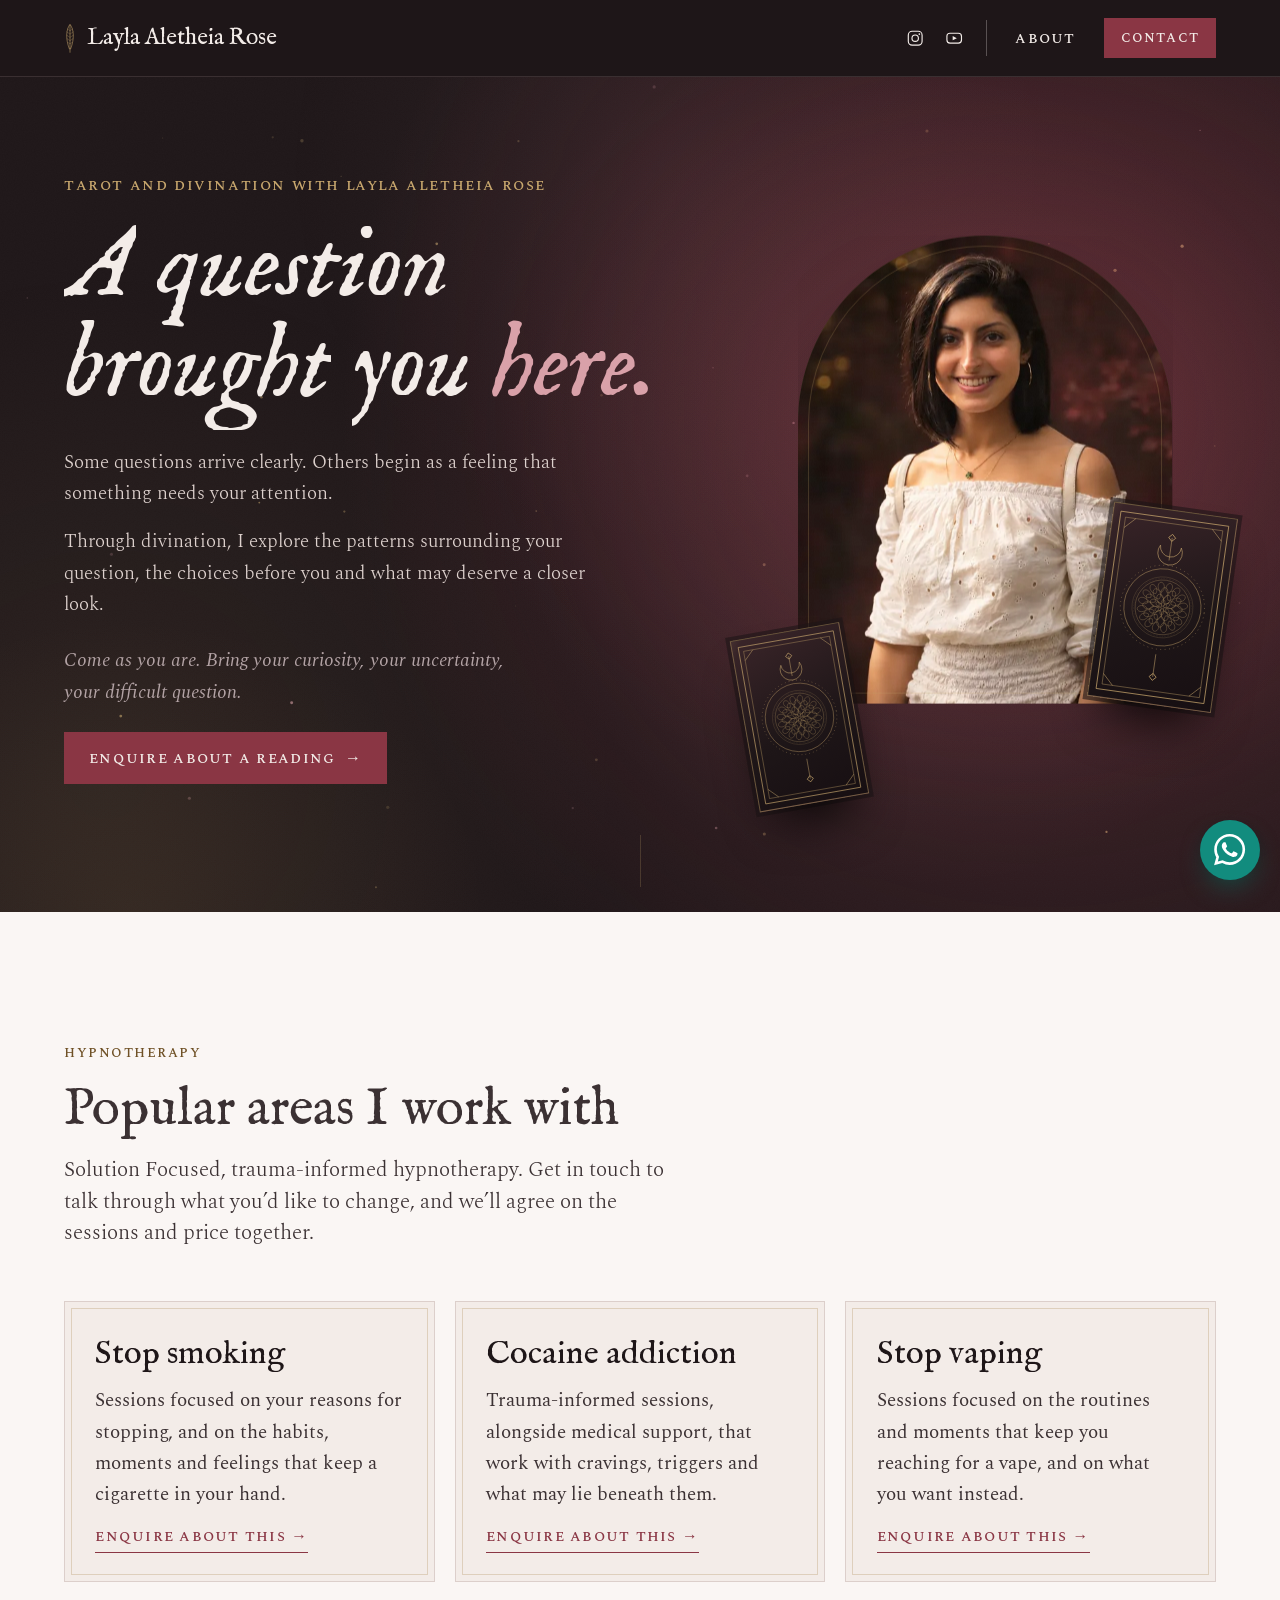
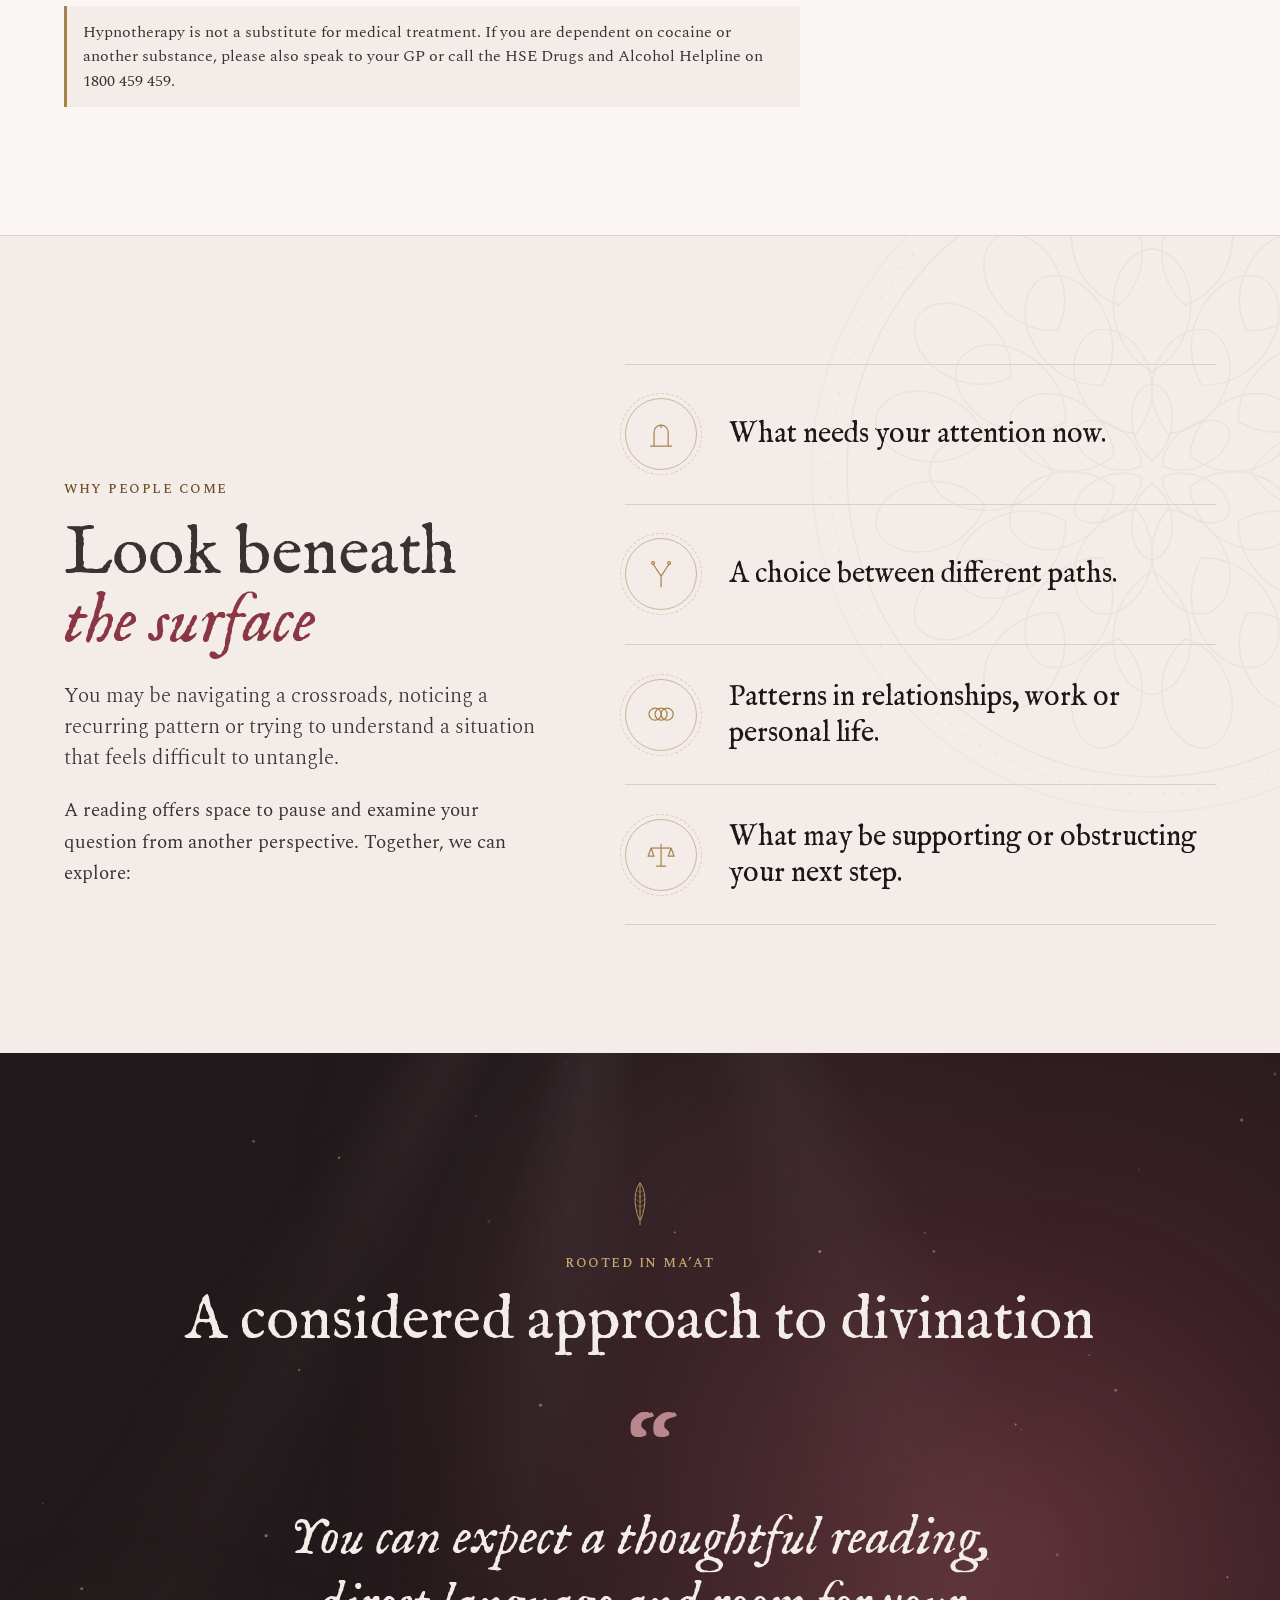
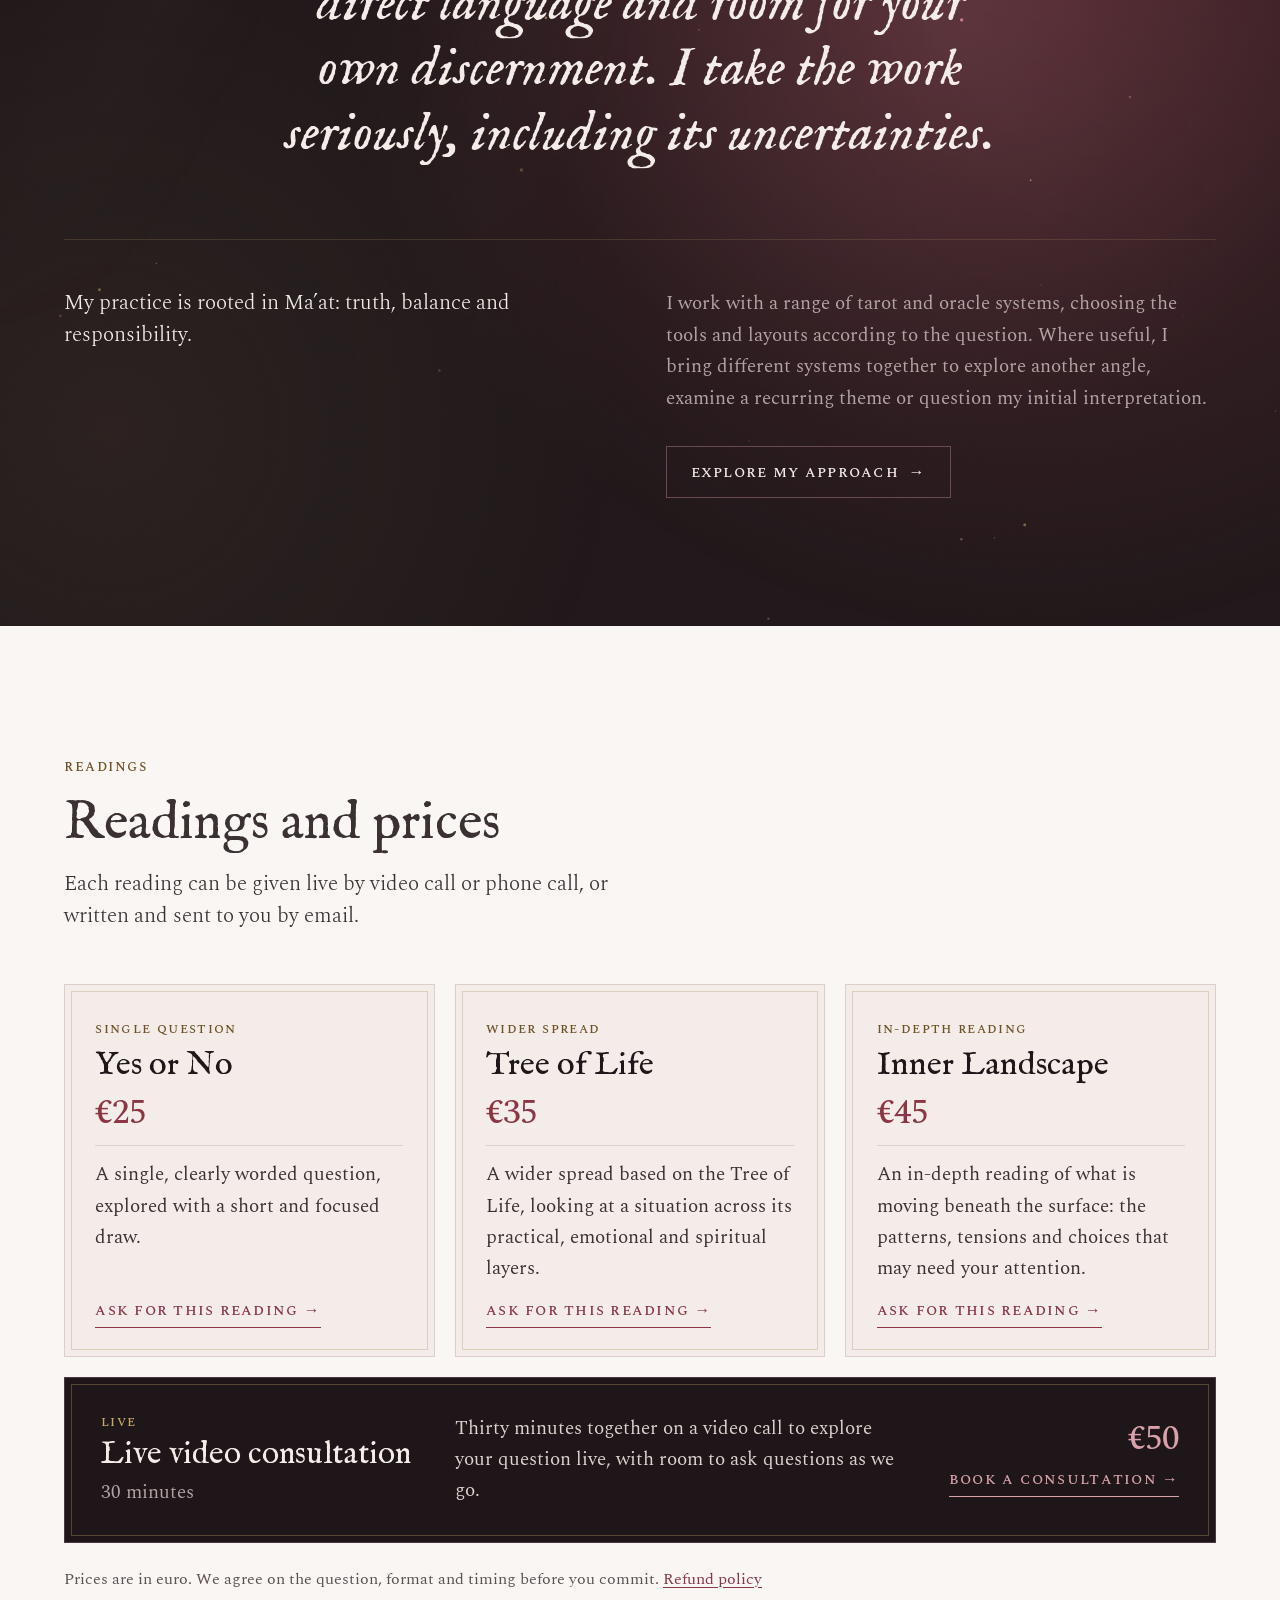
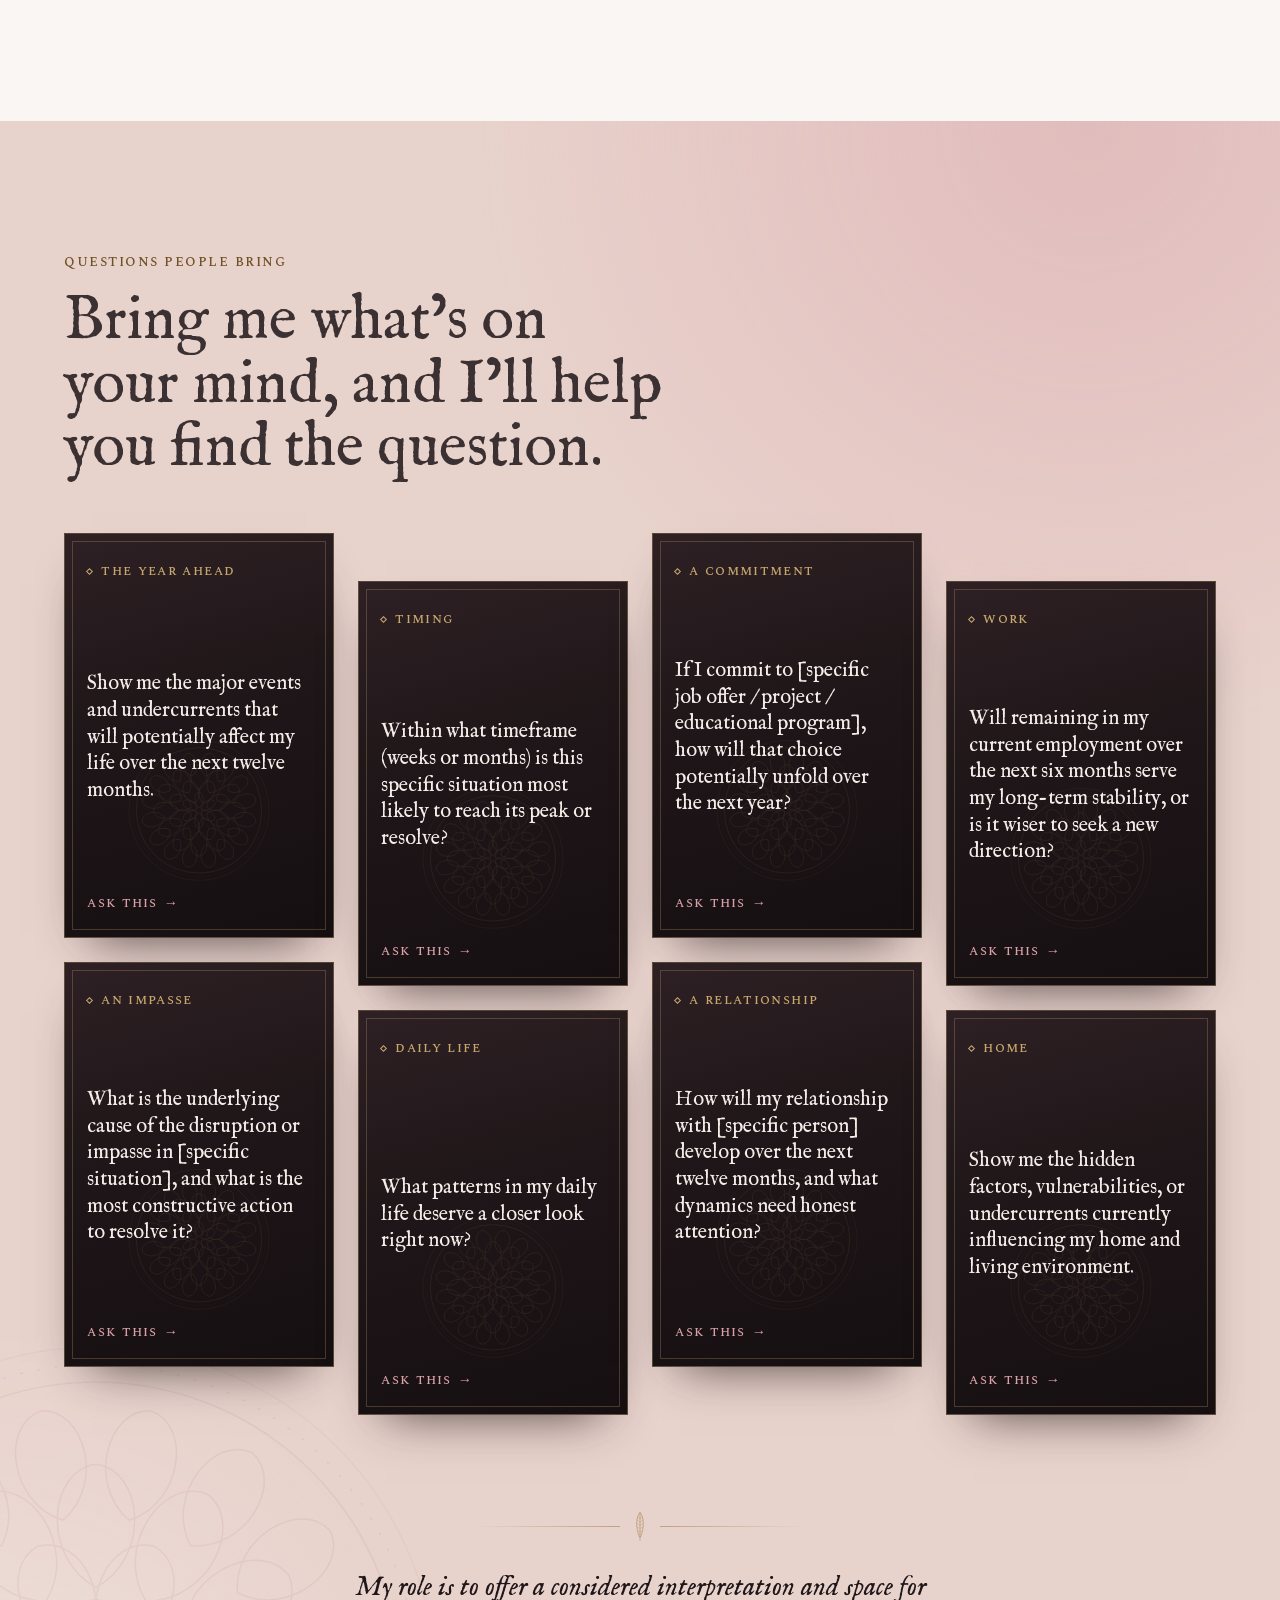
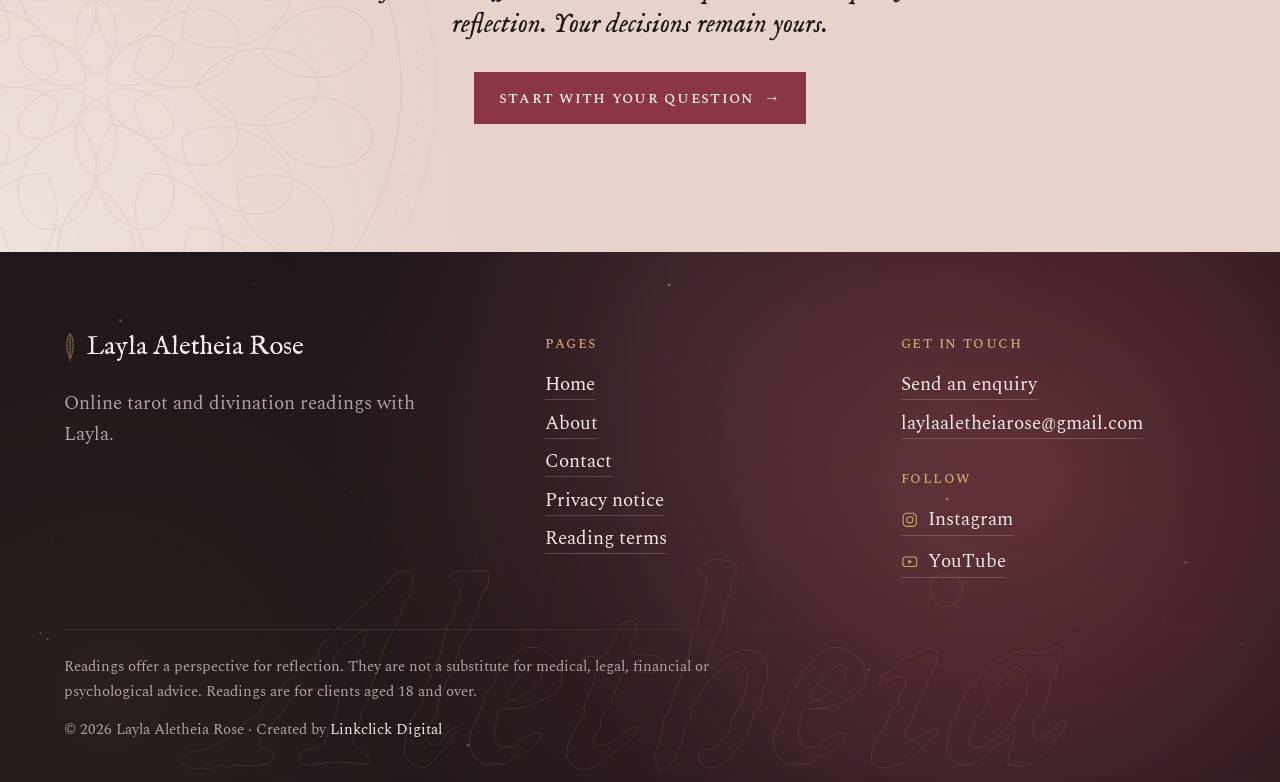
==== commit 43f68d7b: "Preview: hypnotherapy section under the home hero - New "Hypnotherapy" section directly under the ho" ====
--- a/index.html
+++ b/index.html
@@ -34,7 +34,7 @@
   "email": "mailto:laylaaletheiarose@gmail.com",
   "description": "Tarot and divination readings online from the Republic of Ireland, rooted in Ma’at: truth, balance and responsibility.",
   "sameAs": ["https://www.instagram.com/laylaaletheiarose/", "https://www.youtube.com/@LaylaAletheiaRose"],
-  "knowsAbout": ["Tarot", "Divination", "Oracle cards", "Ma’at"],
+  "knowsAbout": ["Tarot", "Divination", "Oracle cards", "Ma’at", "Hypnotherapy"],
   "makesOffer": [
     { "@type": "Offer", "name": "Yes or No tarot reading", "price": "25.00", "priceCurrency": "EUR" },
     { "@type": "Offer", "name": "Tree of Life tarot reading", "price": "35.00", "priceCurrency": "EUR" },
@@ -133,6 +133,35 @@
       </figure>
     </div>
     <span class="scroll-cue" aria-hidden="true"></span>
+  </section>
+
+  <!-- Hypnotherapy -->
+  <section class="section section--bright hypno wrap" aria-labelledby="hypno-title">
+    <div class="container">
+      <div class="section-head measure">
+        <span class="eyebrow" data-reveal>Hypnotherapy</span>
+        <h2 class="h2" id="hypno-title" data-reveal>Popular areas I work with</h2>
+        <p class="lede" data-reveal>Solution Focused, trauma-informed hypnotherapy. Get in touch to talk through what you’d like to change, and we’ll agree on the sessions and price together.</p>
+      </div>
+      <ul class="reading-cards hypno-cards" role="list" data-stagger="140">
+        <li class="reading-card hypno-card" data-reveal>
+          <h3 class="reading-card__name">Stop smoking</h3>
+          <p class="reading-card__desc">Sessions focused on your reasons for stopping, and on the habits, moments and feelings that keep a cigarette in your hand.</p>
+          <a class="reading-card__ask" href="contact.html?reading=smoking#enquiry" data-reading="smoking">Enquire about this<span class="visually-hidden">: stop smoking</span> <span aria-hidden="true">→</span></a>
+        </li>
+        <li class="reading-card hypno-card" data-reveal>
+          <h3 class="reading-card__name">Cocaine addiction</h3>
+          <p class="reading-card__desc">Trauma-informed sessions, alongside medical support, that work with cravings, triggers and what may lie beneath them.</p>
+          <a class="reading-card__ask" href="contact.html?reading=cocaine#enquiry" data-reading="cocaine">Enquire about this<span class="visually-hidden">: cocaine addiction</span> <span aria-hidden="true">→</span></a>
+        </li>
+        <li class="reading-card hypno-card" data-reveal>
+          <h3 class="reading-card__name">Stop vaping</h3>
+          <p class="reading-card__desc">Sessions focused on the routines and moments that keep you reaching for a vape, and on what you want instead.</p>
+          <a class="reading-card__ask" href="contact.html?reading=vaping#enquiry" data-reading="vaping">Enquire about this<span class="visually-hidden">: stop vaping</span> <span aria-hidden="true">→</span></a>
+        </li>
+      </ul>
+      <p class="hypno-note" data-reveal>Hypnotherapy is not a substitute for medical treatment. If you are dependent on cocaine or another substance, please also speak to your GP or call the HSE Drugs and Alcohol Helpline on 1800 459 459.</p>
+    </div>
   </section>
 
   <!-- Look beneath the surface -->
--- a/assets/css/site.css
+++ b/assets/css/site.css
@@ -1071,3 +1071,13 @@
   color: var(--rose-light); text-decoration: none; border-bottom: 1px solid currentColor; padding-bottom: 0.15rem; white-space: nowrap;
 }
 .consult-card__ask:hover { color: var(--vellum); }
+
+/* ==========================================================================
+   Home: Hypnotherapy areas, directly under the hero
+   ========================================================================== */
+.hypno { border-bottom: 1px solid var(--line-light); }
+.hypno-card { min-height: 0; }
+.hypno-note {
+  margin-top: 1.5rem; max-width: 46rem; font-size: 0.98rem; line-height: 1.55; color: var(--ink);
+  padding: 0.85rem 1rem; border-left: 3px solid var(--ochre); background: var(--vellum);
+}
